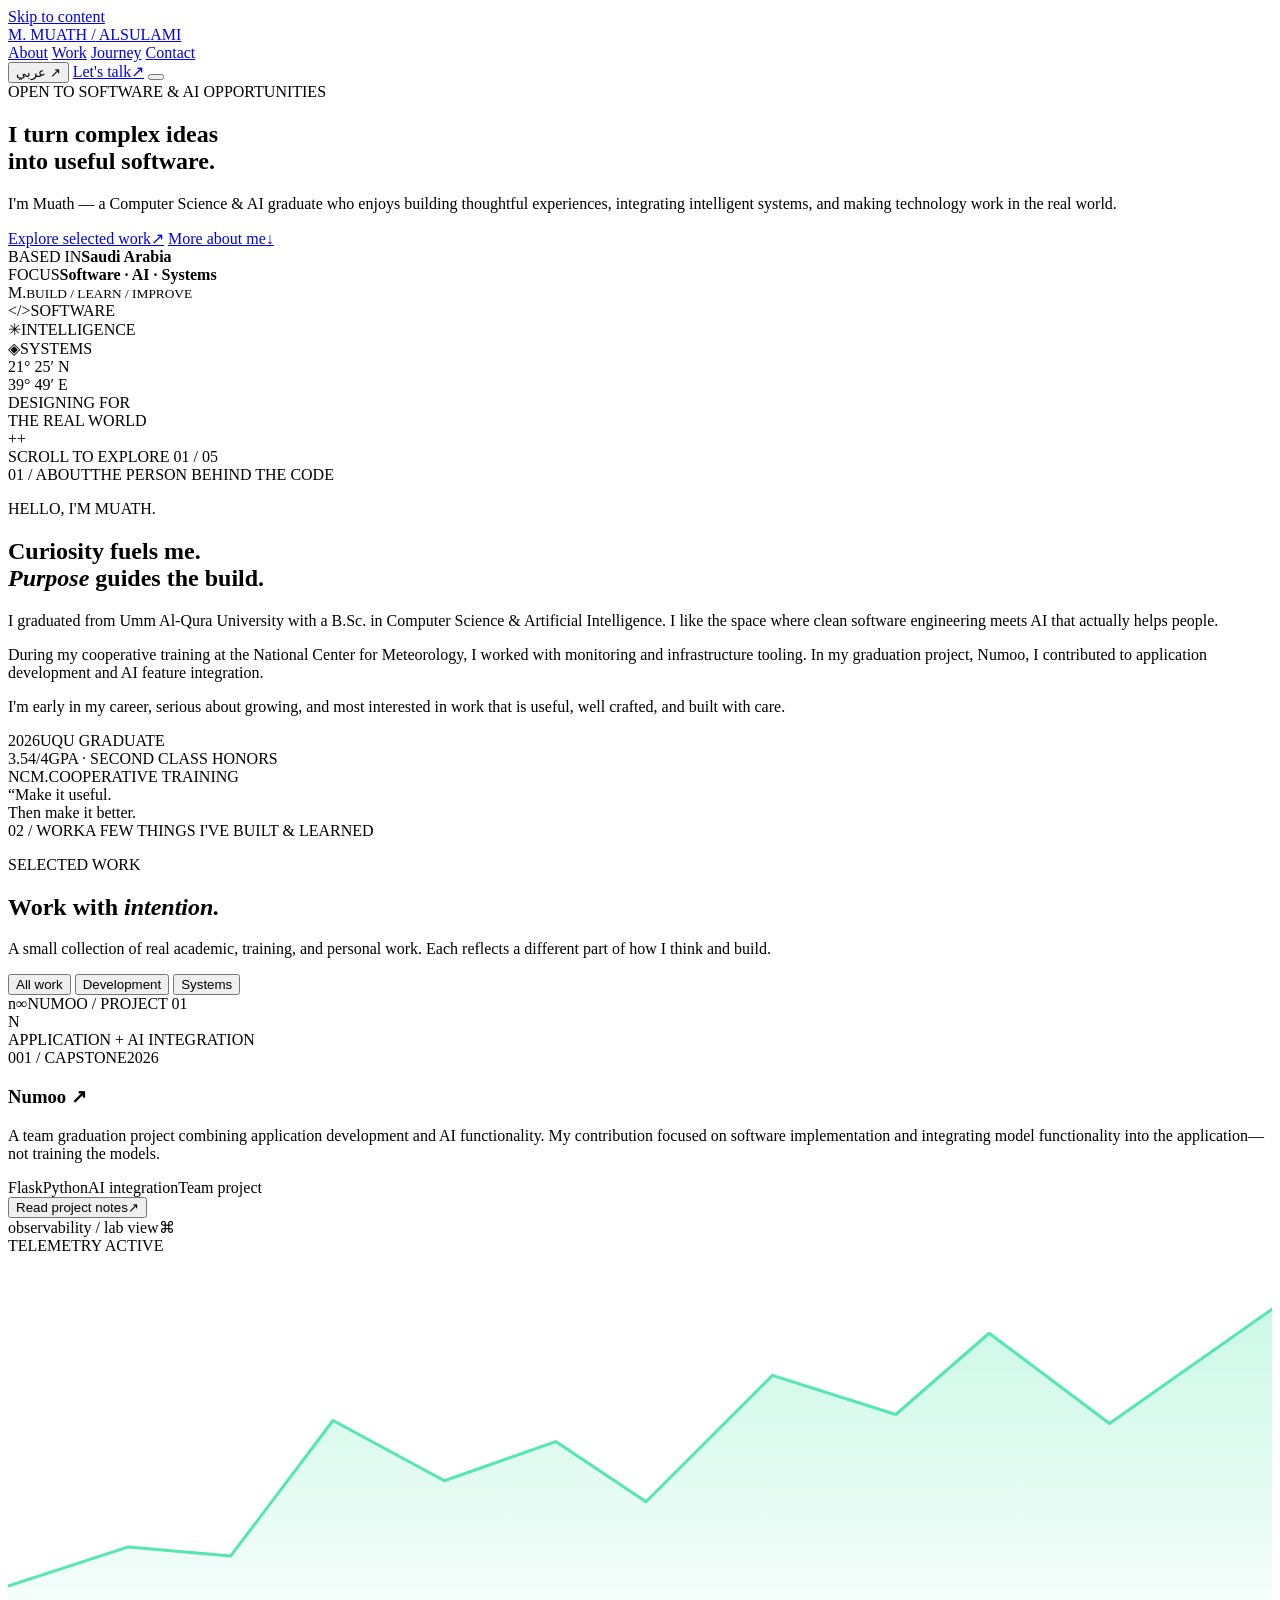
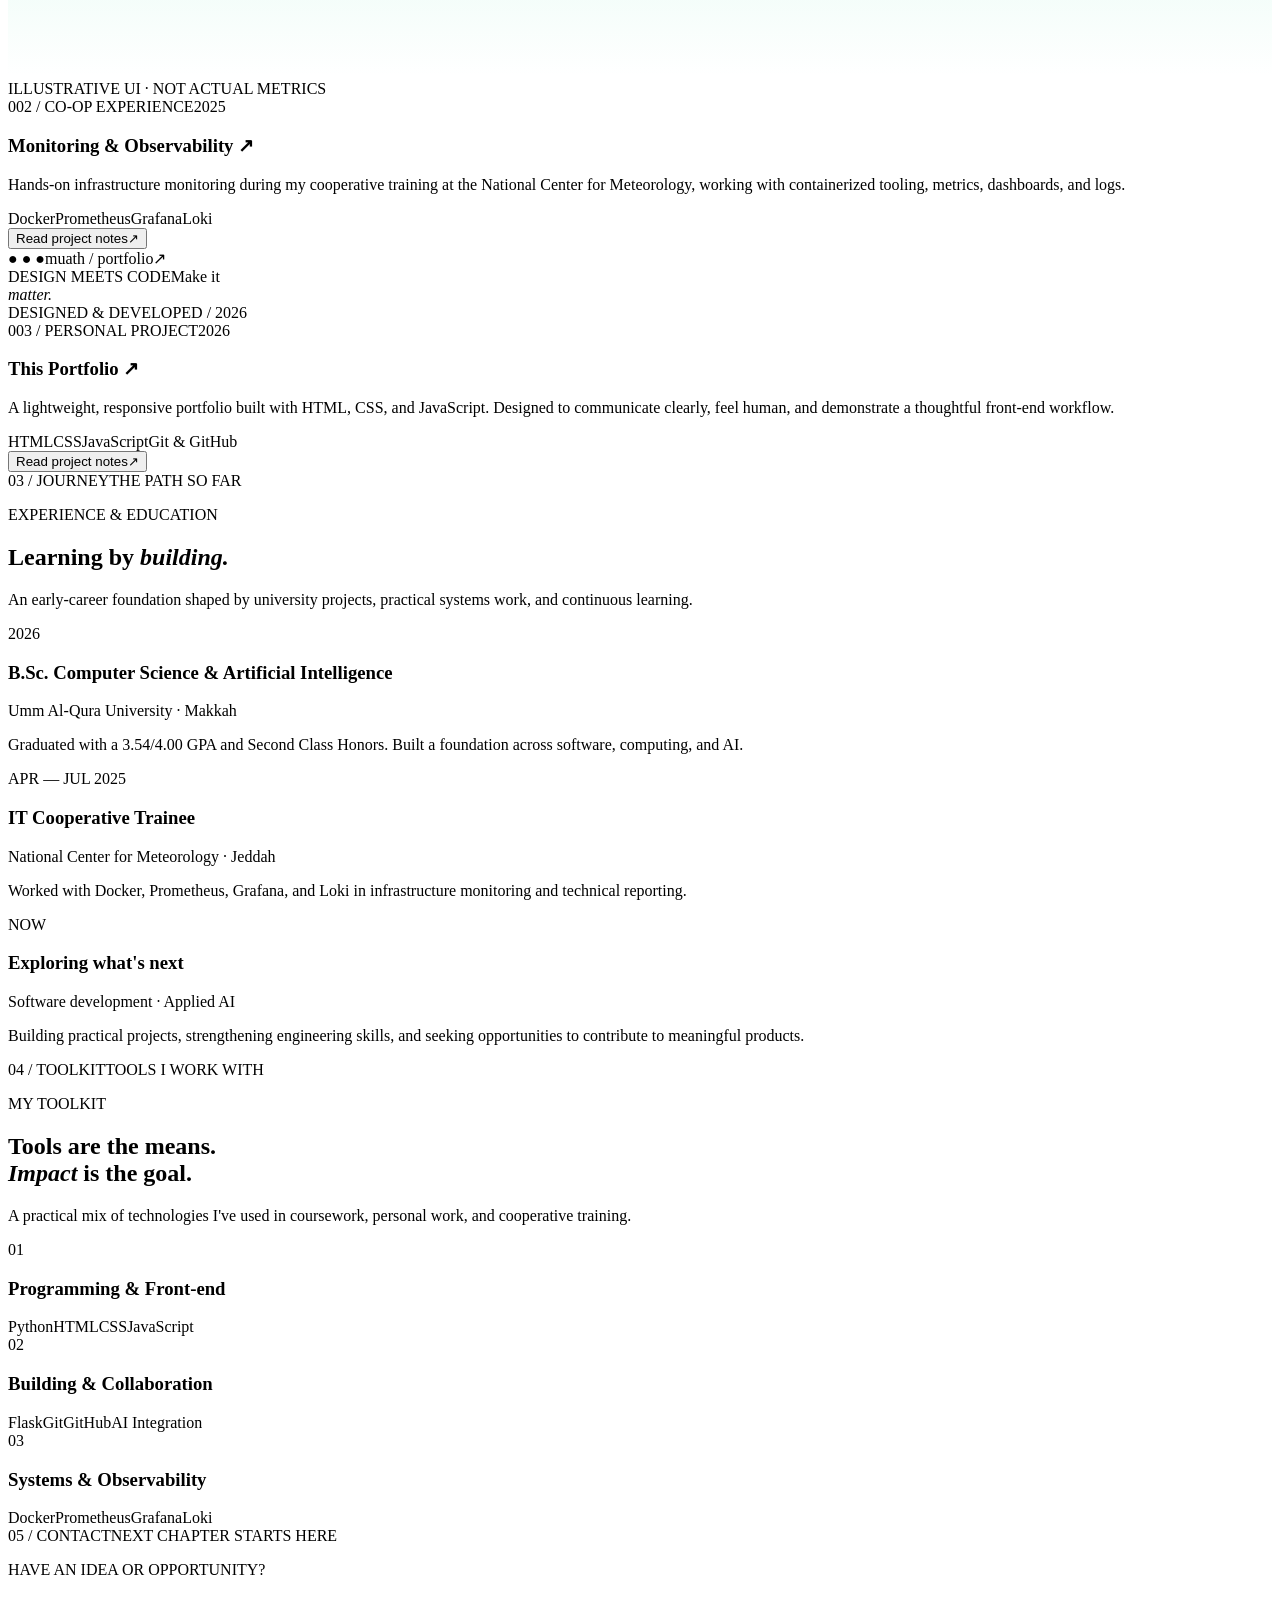
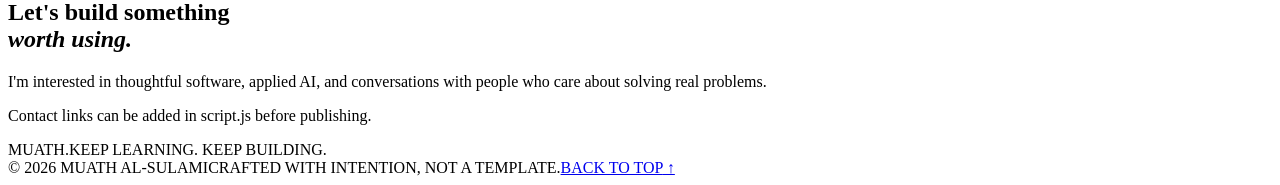
==== index.html @ d97b264c "Added  portfolio" ====
<!doctype html>
<html lang="en" dir="ltr">
<head>
  <meta charset="UTF-8">
  <meta name="viewport" content="width=device-width, initial-scale=1">
  <meta name="theme-color" content="#080e14">
  <meta name="description" content="Muath Al-Sulami — Computer Science and Artificial Intelligence graduate building practical software and intelligent experiences.">
  <title>Muath Al-Sulami — Software & AI Portfolio</title>
  <link rel="preconnect" href="https://fonts.googleapis.com">
  <link rel="preconnect" href="https://fonts.gstatic.com" crossorigin>
  <link href="https://fonts.googleapis.com/css2?family=DM+Sans:wght@400;500;600;700&family=IBM+Plex+Mono:wght@400;500;600&family=Manrope:wght@400;500;600;700;800&family=Tajawal:wght@400;500;700;800&display=swap" rel="stylesheet">
  <link rel="stylesheet" href="style.css">
  <script src="script.js" defer></script>
</head>
<body>
  <a class="skip-link" href="#main">Skip to content</a>
  <div class="reading-progress" aria-hidden="true"></div>
  <div class="noise" aria-hidden="true"></div>

  <header class="site-header" id="top">
    <div class="container nav-shell">
      <a href="#home" class="brand" aria-label="Muath — back to home">
        <span class="brand-symbol">M<span class="brand-spark">.</span></span>
        <span class="brand-caption">MUATH <span>/</span> ALSULAMI</span>
      </a>

      <nav class="site-nav" id="site-nav" aria-label="Main navigation">
        <a href="#about" data-i18n="navAbout">About</a>
        <a href="#work" data-i18n="navWork">Work</a>
        <a href="#journey" data-i18n="navJourney">Journey</a>
        <a href="#contact" data-i18n="navContact">Contact</a>
      </nav>

      <div class="header-actions">
        <button class="lang-switch" id="lang-switch" type="button" aria-label="Switch language to Arabic">عربي <span aria-hidden="true">↗</span></button>
        <a class="nav-cta" href="#contact"><span data-i18n="navCta">Let's talk</span><span aria-hidden="true">↗</span></a>
        <button class="menu-button" id="menu-button" type="button" aria-controls="site-nav" aria-expanded="false" aria-label="Open menu">
          <span></span><span></span>
        </button>
      </div>
    </div>
  </header>

  <main id="main">
    <section class="hero section-anchor" id="home">
      <div class="hero-grid" aria-hidden="true"></div>
      <div class="hero-aura hero-aura--one" aria-hidden="true"></div>
      <div class="hero-aura hero-aura--two" aria-hidden="true"></div>
      <div class="container hero-content">
        <div class="hero-copy">
          <div class="eyebrow hero-eyebrow reveal"><span class="alive-dot"></span><span data-i18n="heroBadge">OPEN TO SOFTWARE & AI OPPORTUNITIES</span></div>
          <h1 class="hero-title reveal" data-reveal-delay="1"><span data-i18n="heroLine1">I turn complex ideas</span><br><span class="outline-word" data-i18n="heroLine2">into useful</span> <span class="accent-word" data-i18n="heroLine3">software<span class="period">.</span></span></h1>
          <p class="hero-lead reveal" data-reveal-delay="2" data-i18n="heroLead">I'm Muath — a Computer Science & AI graduate who enjoys building thoughtful experiences, integrating intelligent systems, and making technology work in the real world.</p>
          <div class="hero-buttons reveal" data-reveal-delay="3">
            <a href="#work" class="button button-primary"><span data-i18n="heroPrimary">Explore selected work</span><span class="button-arrow" aria-hidden="true">↗</span></a>
            <a href="#about" class="button button-quiet"><span data-i18n="heroSecondary">More about me</span><span aria-hidden="true">↓</span></a>
          </div>
          <div class="hero-meta reveal" data-reveal-delay="4">
            <div><span class="meta-label" data-i18n="metaBased">BASED IN</span><strong data-i18n="metaBasedValue">Saudi Arabia</strong></div>
            <span class="meta-divider" aria-hidden="true"></span>
            <div><span class="meta-label" data-i18n="metaFocus">FOCUS</span><strong data-i18n="metaFocusValue">Software · AI · Systems</strong></div>
          </div>
        </div>

        <div class="hero-art reveal" data-reveal-delay="2" aria-label="Abstract engineering illustration with interconnected nodes, representing software, artificial intelligence and systems">
          <div class="art-glow"></div>
          <div class="orbit orbit-outer"></div>
          <div class="orbit orbit-middle"></div>
          <div class="orbit orbit-inner"></div>
          <div class="orbit-dashes"></div>
          <div class="orbital-track"><span class="orbit-particle"></span></div>
          <div class="art-center"><div class="art-center-ring"><span class="art-monogram">M<span>.</span></span><small>BUILD / LEARN / IMPROVE</small></div></div>
          <div class="signal signal-one"><span class="signal-icon">&lt;/&gt;</span><span>SOFTWARE</span></div>
          <div class="signal signal-two"><span class="signal-icon">✳</span><span>INTELLIGENCE</span></div>
          <div class="signal signal-three"><span class="signal-icon">◈</span><span>SYSTEMS</span></div>
          <div class="coordinates coordinates-one">21° 25′ N<br>39° 49′ E</div>
          <div class="coordinates coordinates-two">DESIGNING FOR<br>THE REAL WORLD</div>
          <span class="art-cross art-cross-one">+</span><span class="art-cross art-cross-two">+</span>
        </div>
      </div>
      <div class="container hero-bottom reveal">
        <span><span class="small-line"></span><span data-i18n="scrollToExplore">SCROLL TO EXPLORE</span></span>
        <span class="hero-scroll-num">01 / 05</span>
      </div>
    </section>

    <section class="about section section-anchor" id="about">
      <div class="container">
        <div class="section-top reveal"><span class="section-index">01 <span class="index-sep">/</span> ABOUT</span><span class="section-rule"></span><span class="section-side" data-i18n="aboutSide">THE PERSON BEHIND THE CODE</span></div>
        <div class="about-layout">
          <div class="about-heading reveal">
            <p class="section-kicker" data-i18n="aboutKicker">HELLO, I'M MUATH.</p>
            <h2 class="big-statement" data-i18n="aboutHeading">Curiosity fuels me.<br><em>Purpose</em> guides the build.</h2>
          </div>
          <div class="about-details reveal">
            <p class="intro-paragraph" data-i18n="aboutParagraph1">I graduated from Umm Al-Qura University with a B.Sc. in Computer Science & Artificial Intelligence. I like the space where clean software engineering meets AI that actually helps people.</p>
            <p data-i18n="aboutParagraph2">During my cooperative training at the National Center for Meteorology, I worked with monitoring and infrastructure tooling. In my graduation project, Numoo, I contributed to application development and AI feature integration.</p>
            <p data-i18n="aboutParagraph3">I'm early in my career, serious about growing, and most interested in work that is useful, well crafted, and built with care.</p>
          </div>
        </div>
        <div class="facts-grid reveal">
          <div class="fact"><span class="fact-value">2026</span><span class="fact-label" data-i18n="factGraduation">UQU GRADUATE</span></div>
          <div class="fact"><span class="fact-value">3.54<span class="fact-trail">/4</span></span><span class="fact-label" data-i18n="factGpa">GPA · SECOND CLASS HONORS</span></div>
          <div class="fact"><span class="fact-value">NCM<span class="fact-dot">.</span></span><span class="fact-label" data-i18n="factTraining">COOPERATIVE TRAINING</span></div>
          <div class="fact fact-quote"><span class="quote-mark">“</span><span data-i18n="factQuote">Make it useful.<br>Then make it better.</span></div>
        </div>
      </div>
    </section>

    <section class="work section section-anchor" id="work">
      <div class="container">
        <div class="section-top reveal"><span class="section-index">02 <span class="index-sep">/</span> WORK</span><span class="section-rule"></span><span class="section-side" data-i18n="workSide">A FEW THINGS I'VE BUILT & LEARNED</span></div>
        <div class="work-head reveal">
          <div><p class="section-kicker" data-i18n="workKicker">SELECTED WORK</p><h2 class="section-display" data-i18n="workHeading">Work with <em>intention.</em></h2></div>
          <p data-i18n="workIntro">A small collection of real academic, training, and personal work. Each reflects a different part of how I think and build.</p>
        </div>

        <div class="filters reveal" role="group" aria-label="Filter projects">
          <button type="button" class="filter is-active" data-filter="all" aria-pressed="true" data-i18n="filterAll">All work</button>
          <button type="button" class="filter" data-filter="development" aria-pressed="false" data-i18n="filterDev">Development</button>
          <button type="button" class="filter" data-filter="systems" aria-pressed="false" data-i18n="filterSystems">Systems</button>
        </div>

        <div class="projects">
          <article class="project-card project-card--numoo reveal" data-category="development" data-project="numoo">
            <div class="project-visual visual-numoo" aria-hidden="true">
              <div class="visual-topline"><span class="fake-logo">n<span>∞</span></span><span>NUMOO / PROJECT 01</span></div>
              <div class="numoo-compose"><div class="numoo-ribbon ribbon-one"></div><div class="numoo-ribbon ribbon-two"></div><div class="numoo-ribbon ribbon-three"></div><div class="numoo-core">N</div></div>
              <span class="visual-footnote">APPLICATION + AI INTEGRATION</span>
            </div>
            <div class="project-info"><div class="project-top"><span class="project-number">001 / CAPSTONE</span><span class="project-year">2026</span></div><h3>Numoo <span class="project-arrow" aria-hidden="true">↗</span></h3><p data-i18n="numooDescription">A team graduation project combining application development and AI functionality. My contribution focused on software implementation and integrating model functionality into the application—not training the models.</p><div class="tags"><span>Flask</span><span>Python</span><span>AI integration</span><span>Team project</span></div><button class="project-details" type="button" data-open-project="numoo"><span data-i18n="viewDetails">Read project notes</span><span aria-hidden="true">↗</span></button></div>
          </article>

          <article class="project-card project-card--observability reveal" data-category="systems" data-project="monitoring">
            <div class="project-visual visual-monitoring" aria-hidden="true">
              <div class="terminal-top"><span class="terminal-dots"><i></i><i></i><i></i></span><span>observability / lab view</span><span>⌘</span></div>
              <div class="dashboard-art"><div class="dashboard-side"><span></span><span></span><span></span><span></span></div><div class="dashboard-main"><div class="dashboard-title"><span>TELEMETRY</span><span class="tiny-live"><i></i> ACTIVE</span></div><div class="linegraph"><svg viewBox="0 0 420 140" preserveAspectRatio="none" role="presentation"><defs><linearGradient id="plotFill" x1="0" x2="0" y1="0" y2="1"><stop offset="0" stop-color="#54e7b0" stop-opacity=".30"/><stop offset="1" stop-color="#54e7b0" stop-opacity="0"/></linearGradient></defs><path d="M0 110 L40 97 L74 100 L108 55 L145 75 L182 62 L212 82 L254 40 L295 53 L326 26 L366 56 L420 18 L420 140 L0 140 Z" fill="url(#plotFill)"/><path d="M0 110 L40 97 L74 100 L108 55 L145 75 L182 62 L212 82 L254 40 L295 53 L326 26 L366 56 L420 18" stroke="#54e7b0" stroke-width="3" vector-effect="non-scaling-stroke" fill="none" stroke-linecap="round" stroke-linejoin="round"/></svg></div><div class="dashboard-bottom"><span><i></i></span><span><i></i></span><span><i></i></span></div></div></div>
              <span class="illustration-note" data-i18n="monitorVisualNote">ILLUSTRATIVE UI · NOT ACTUAL METRICS</span>
            </div>
            <div class="project-info"><div class="project-top"><span class="project-number">002 / CO-OP EXPERIENCE</span><span class="project-year">2025</span></div><h3 data-i18n="monitorTitle">Monitoring & Observability <span class="project-arrow" aria-hidden="true">↗</span></h3><p data-i18n="monitorDescription">Hands-on infrastructure monitoring during my cooperative training at the National Center for Meteorology, working with containerized tooling, metrics, dashboards, and logs.</p><div class="tags"><span>Docker</span><span>Prometheus</span><span>Grafana</span><span>Loki</span></div><button class="project-details" type="button" data-open-project="monitoring"><span data-i18n="viewDetails">Read project notes</span><span aria-hidden="true">↗</span></button></div>
          </article>

          <article class="project-card project-card--portfolio reveal" data-category="development" data-project="portfolio">
            <div class="project-visual visual-portfolio" aria-hidden="true">
              <div class="browser-mini"><div class="browser-mini-bar"><span>● ● ●</span><span>muath / portfolio</span><span>↗</span></div><div class="browser-mini-content"><span class="browser-mini-kicker">DESIGN MEETS CODE</span><span class="browser-mini-headline">Make it<br><em>matter.</em></span><span class="browser-mini-rule"></span><div class="browser-mini-cards"><span></span><span></span><span></span></div></div></div>
              <span class="portfolio-label">DESIGNED & DEVELOPED / 2026</span>
            </div>
            <div class="project-info"><div class="project-top"><span class="project-number">003 / PERSONAL PROJECT</span><span class="project-year">2026</span></div><h3 data-i18n="portfolioTitle">This Portfolio <span class="project-arrow" aria-hidden="true">↗</span></h3><p data-i18n="portfolioDescription">A lightweight, responsive portfolio built with HTML, CSS, and JavaScript. Designed to communicate clearly, feel human, and demonstrate a thoughtful front-end workflow.</p><div class="tags"><span>HTML</span><span>CSS</span><span>JavaScript</span><span>Git & GitHub</span></div><button class="project-details" type="button" data-open-project="portfolio"><span data-i18n="viewDetails">Read project notes</span><span aria-hidden="true">↗</span></button></div>
          </article>
        </div>
      </div>
    </section>

    <section class="journey section section-anchor" id="journey">
      <div class="container">
        <div class="section-top reveal"><span class="section-index">03 <span class="index-sep">/</span> JOURNEY</span><span class="section-rule"></span><span class="section-side" data-i18n="journeySide">THE PATH SO FAR</span></div>
        <div class="journey-grid"><div class="journey-intro reveal"><p class="section-kicker" data-i18n="journeyKicker">EXPERIENCE & EDUCATION</p><h2 class="section-display" data-i18n="journeyHeading">Learning by <em>building.</em></h2><p data-i18n="journeyIntro">An early-career foundation shaped by university projects, practical systems work, and continuous learning.</p></div><div class="timeline reveal">
          <div class="timeline-item"><div class="timeline-marker"></div><div class="timeline-date">2026</div><h3 data-i18n="educationTitle">B.Sc. Computer Science & Artificial Intelligence</h3><p class="timeline-place" data-i18n="educationPlace">Umm Al-Qura University · Makkah</p><p data-i18n="educationDescription">Graduated with a 3.54/4.00 GPA and Second Class Honors. Built a foundation across software, computing, and AI.</p></div>
          <div class="timeline-item"><div class="timeline-marker"></div><div class="timeline-date">APR — JUL 2025</div><h3 data-i18n="trainingTitle">IT Cooperative Trainee</h3><p class="timeline-place" data-i18n="trainingPlace">National Center for Meteorology · Jeddah</p><p data-i18n="trainingDescription">Worked with Docker, Prometheus, Grafana, and Loki in infrastructure monitoring and technical reporting.</p></div>
          <div class="timeline-item"><div class="timeline-marker"></div><div class="timeline-date" data-i18n="journeyNow">NOW</div><h3 data-i18n="nowTitle">Exploring what's next</h3><p class="timeline-place" data-i18n="nowPlace">Software development · Applied AI</p><p data-i18n="nowDescription">Building practical projects, strengthening engineering skills, and seeking opportunities to contribute to meaningful products.</p></div>
        </div></div>
      </div>
    </section>

    <section class="capabilities section section-anchor" id="capabilities">
      <div class="container">
        <div class="section-top reveal"><span class="section-index">04 <span class="index-sep">/</span> TOOLKIT</span><span class="section-rule"></span><span class="section-side" data-i18n="skillsSide">TOOLS I WORK WITH</span></div>
        <div class="capabilities-grid"><div class="reveal"><p class="section-kicker" data-i18n="skillsKicker">MY TOOLKIT</p><h2 class="section-display" data-i18n="skillsHeading">Tools are the means.<br><em>Impact</em> is the goal.</h2><p class="capabilities-note" data-i18n="skillsNote">A practical mix of technologies I've used in coursework, personal work, and cooperative training.</p></div><div class="skill-groups reveal">
          <div class="skill-group"><div class="skill-group-title"><span class="skill-group-index">01</span><h3 data-i18n="skillProgramming">Programming & Front-end</h3></div><div class="skill-pills"><span>Python</span><span>HTML</span><span>CSS</span><span>JavaScript</span></div></div>
          <div class="skill-group"><div class="skill-group-title"><span class="skill-group-index">02</span><h3 data-i18n="skillBuild">Building & Collaboration</h3></div><div class="skill-pills"><span>Flask</span><span>Git</span><span>GitHub</span><span>AI Integration</span></div></div>
          <div class="skill-group"><div class="skill-group-title"><span class="skill-group-index">03</span><h3 data-i18n="skillSystems">Systems & Observability</h3></div><div class="skill-pills"><span>Docker</span><span>Prometheus</span><span>Grafana</span><span>Loki</span></div></div>
        </div></div>
      </div>
    </section>

    <section class="contact section-anchor" id="contact">
      <div class="container contact-wrap">
        <div class="contact-pattern" aria-hidden="true"></div>
        <div class="section-top contact-top reveal"><span class="section-index">05 <span class="index-sep">/</span> CONTACT</span><span class="section-rule"></span><span class="section-side" data-i18n="contactSide">NEXT CHAPTER STARTS HERE</span></div>
        <div class="contact-content reveal"><p class="section-kicker" data-i18n="contactKicker">HAVE AN IDEA OR OPPORTUNITY?</p><h2 data-i18n="contactHeading">Let's build something<br><em>worth using.</em></h2><p data-i18n="contactText">I'm interested in thoughtful software, applied AI, and conversations with people who care about solving real problems.</p><div class="contact-actions" id="contact-actions" aria-label="Contact methods"></div><p class="contact-empty" id="contact-empty" data-i18n="contactEmpty">Contact links can be added in script.js before publishing.</p></div>
        <div class="contact-footer reveal"><span class="contact-signature">MUATH<span>.</span></span><span data-i18n="contactSignature">KEEP LEARNING. KEEP BUILDING.</span></div>
      </div>
    </section>
  </main>

  <footer class="site-footer"><div class="container footer-inner"><span>© <span id="year">2026</span> MUATH AL-SULAMI</span><span data-i18n="footerCrafted">CRAFTED WITH INTENTION, NOT A TEMPLATE.</span><a href="#home" aria-label="Back to top"><span data-i18n="backTop">BACK TO TOP</span> ↑</a></div></footer>

  <dialog id="project-dialog" class="project-dialog" aria-labelledby="dialog-title"><div class="dialog-inner"><div class="dialog-top"><span class="dialog-kicker" data-i18n="dialogKicker">PROJECT NOTES</span><button type="button" class="dialog-close" id="dialog-close" aria-label="Close project details">×</button></div><h2 id="dialog-title"></h2><p id="dialog-description"></p><h3 data-i18n="dialogContribution">My contribution / context</h3><p id="dialog-contribution"></p><h3 data-i18n="dialogLearning">What it taught me</h3><p id="dialog-learning"></p><button type="button" class="dialog-done" id="dialog-done" data-i18n="dialogDone">Close notes</button></div></dialog>
</body>
</html>
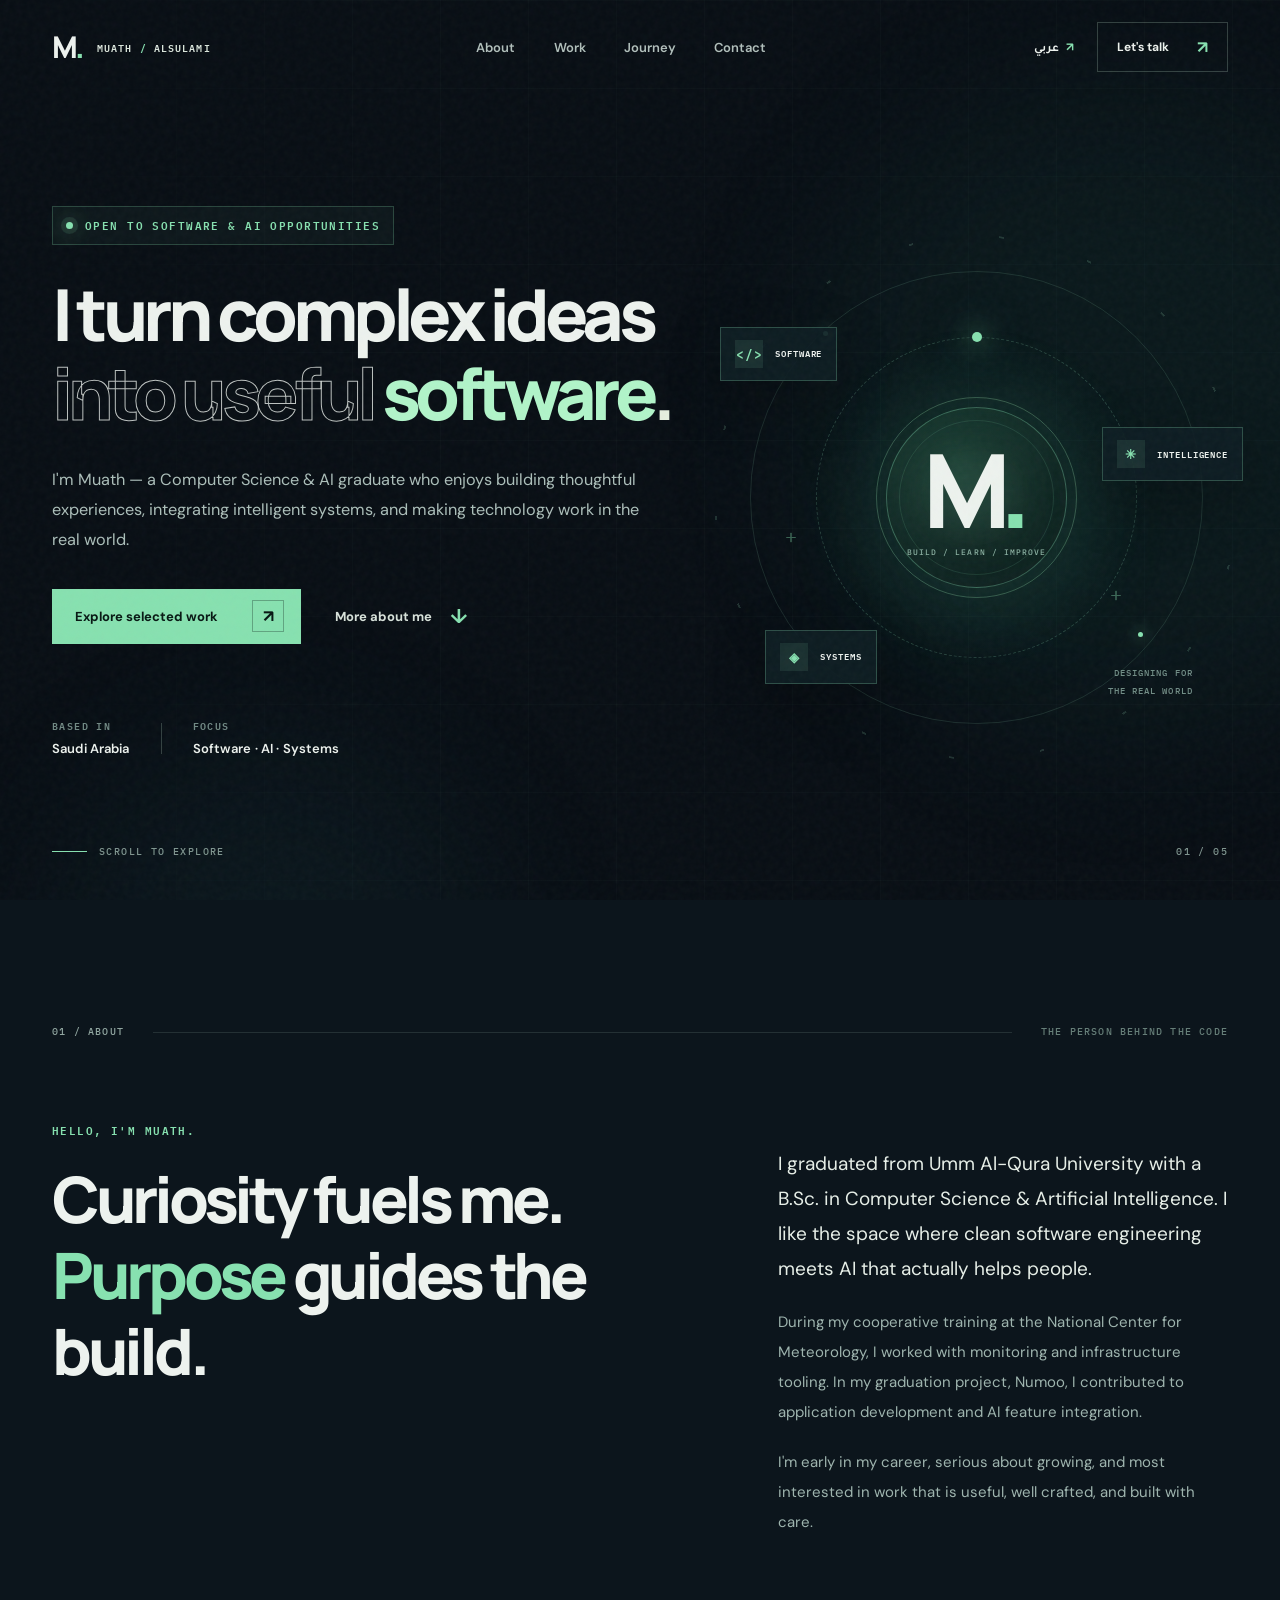
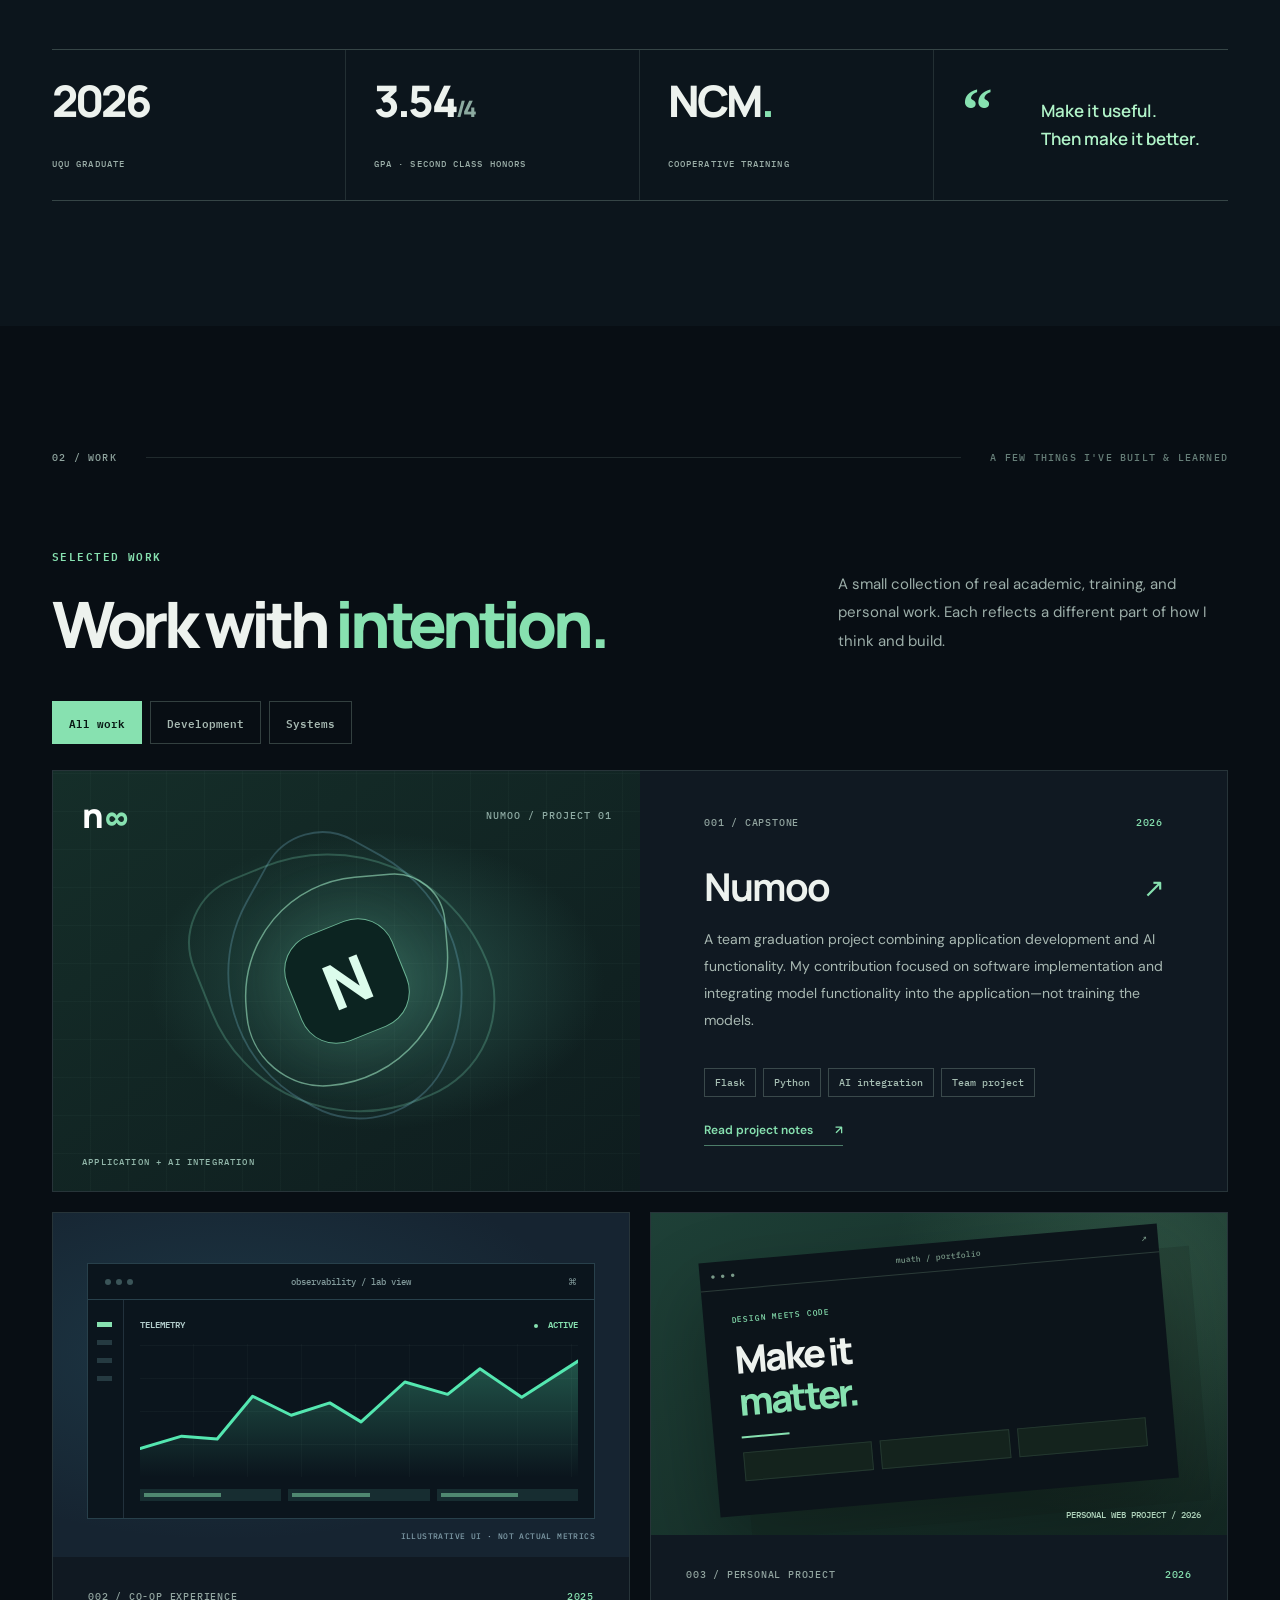
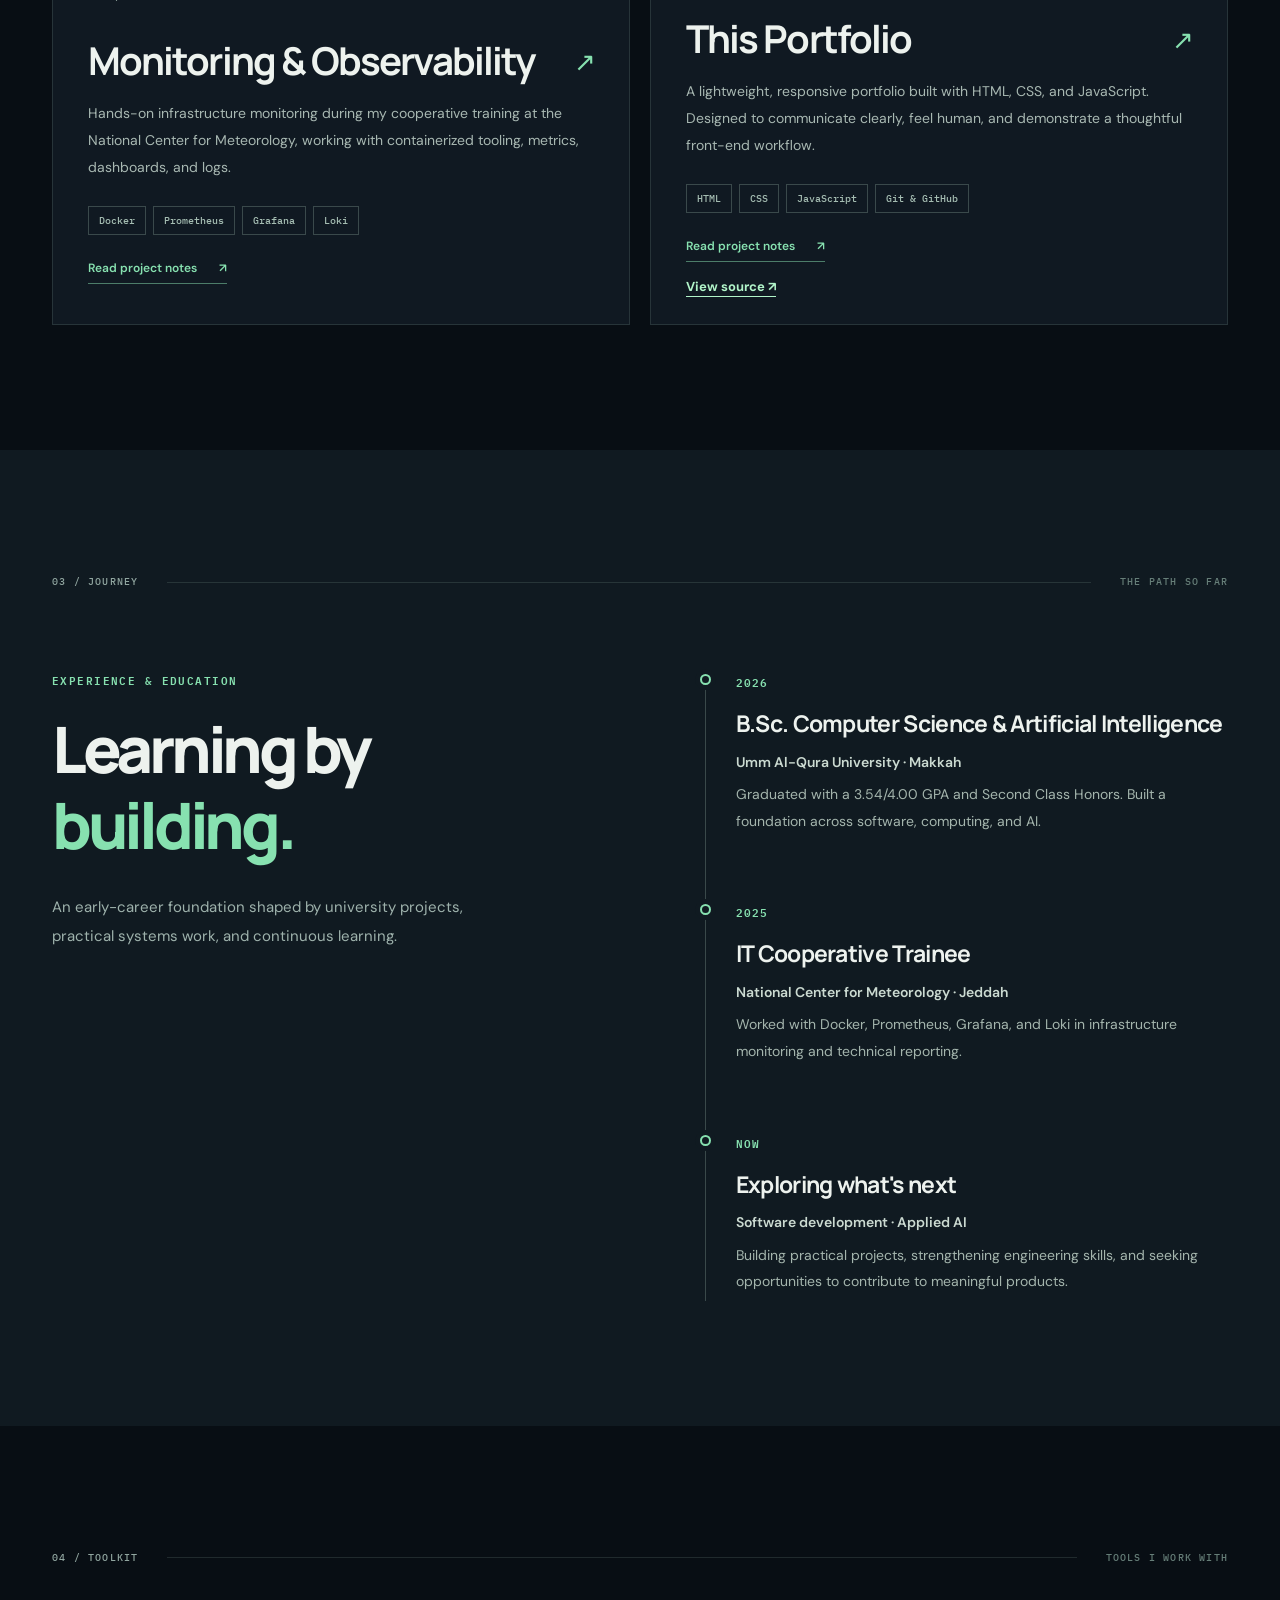
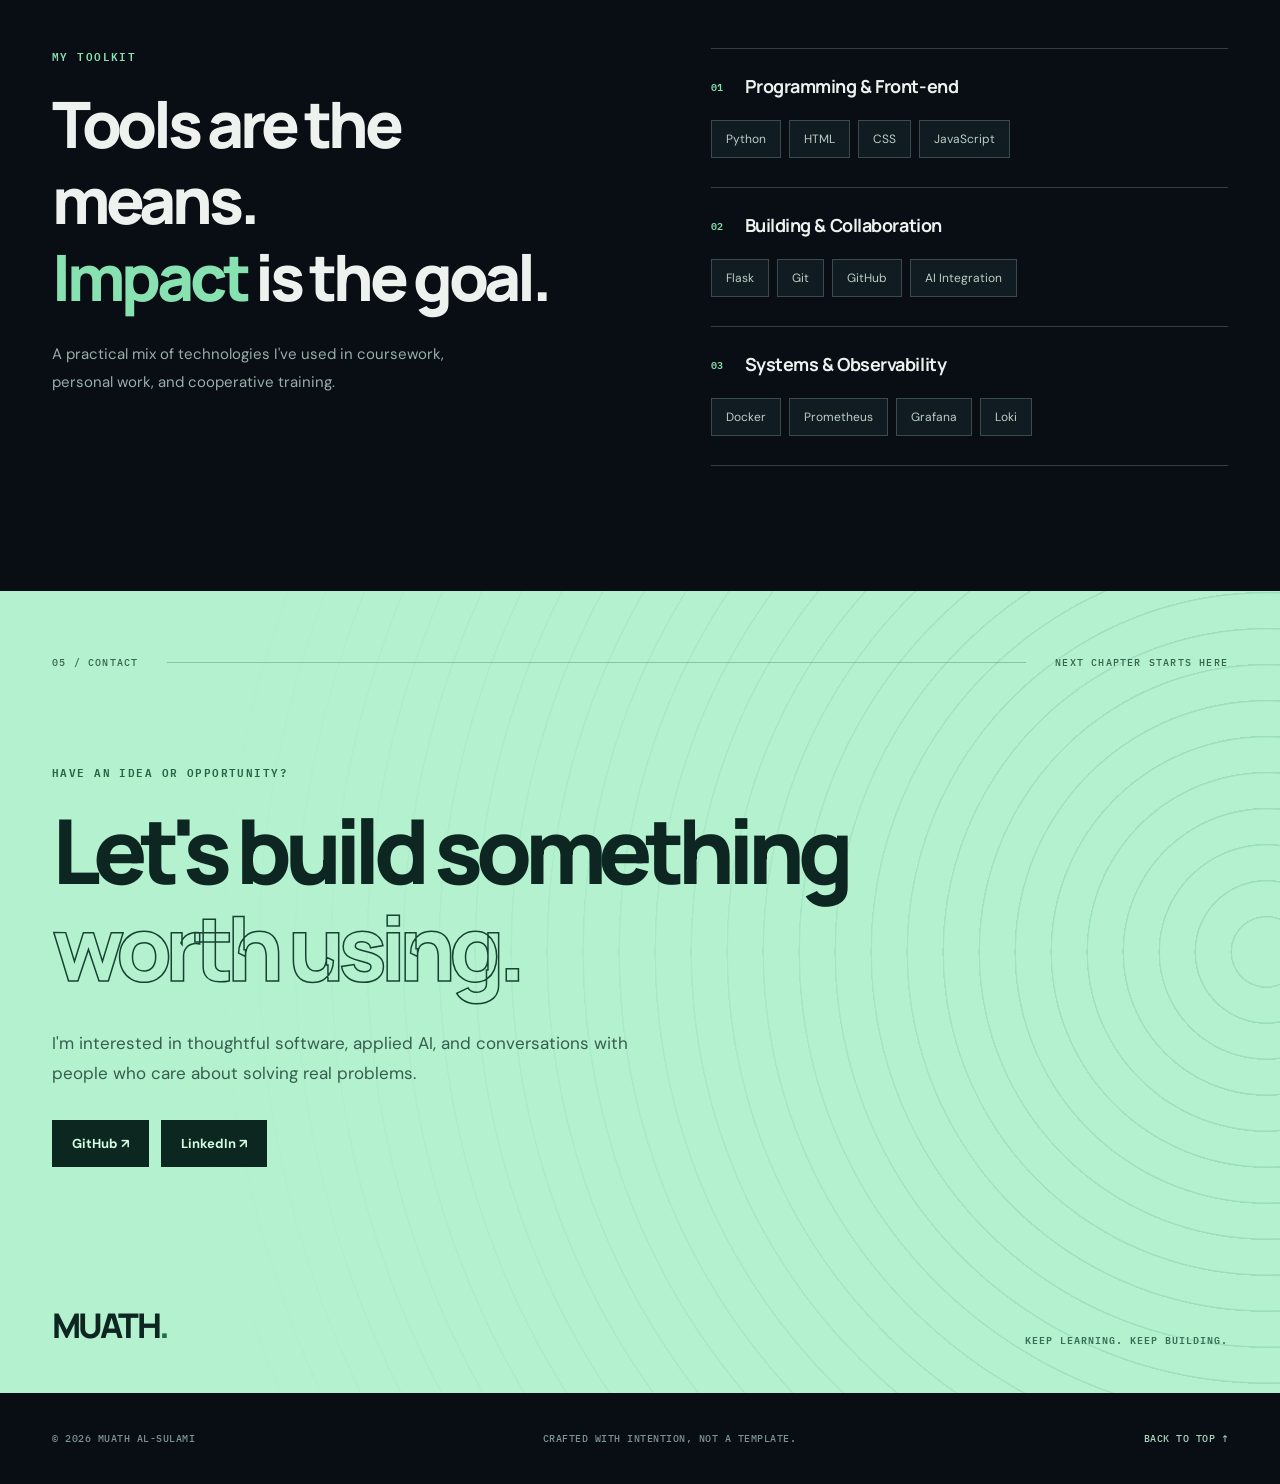
==== commit 37022db7: "Improve portfolio accessibility and project presentation" ====
--- a/index.html
+++ b/index.html
@@ -3,6 +3,15 @@
 <head>
   <meta charset="UTF-8">
   <meta name="viewport" content="width=device-width, initial-scale=1">
+  <link rel="icon" href="assets/favicon.svg" type="image/svg+xml">
+  <meta name="color-scheme" content="dark">
+  <meta property="og:type" content="website">
+  <meta property="og:title" content="Muath Alsulami | Software & AI Portfolio">
+  <meta property="og:description" content="Software development, AI integration, and observability — selected work by Muath Alsulami.">
+  <meta property="og:url" content="https://muathmalsulami.github.io/learn-git-with-pathy/">
+  <meta property="og:image" content="https://muathmalsulami.github.io/learn-git-with-pathy/assets/social-card.png">
+  <meta name="twitter:card" content="summary_large_image">
+  <link rel="canonical" href="https://muathmalsulami.github.io/learn-git-with-pathy/">
   <meta name="theme-color" content="#080e14">
   <meta name="description" content="Muath Al-Sulami — Computer Science and Artificial Intelligence graduate building practical software and intelligent experiences.">
   <title>Muath Al-Sulami — Software & AI Portfolio</title>
@@ -62,7 +71,7 @@
           </div>
         </div>
 
-        <div class="hero-art reveal" data-reveal-delay="2" aria-label="Abstract engineering illustration with interconnected nodes, representing software, artificial intelligence and systems">
+        <div class="hero-art reveal" data-reveal-delay="2" aria-hidden="true">
           <div class="art-glow"></div>
           <div class="orbit orbit-outer"></div>
           <div class="orbit orbit-middle"></div>
@@ -73,7 +82,7 @@
           <div class="signal signal-one"><span class="signal-icon">&lt;/&gt;</span><span>SOFTWARE</span></div>
           <div class="signal signal-two"><span class="signal-icon">✳</span><span>INTELLIGENCE</span></div>
           <div class="signal signal-three"><span class="signal-icon">◈</span><span>SYSTEMS</span></div>
-          <div class="coordinates coordinates-one">21° 25′ N<br>39° 49′ E</div>
+
           <div class="coordinates coordinates-two">DESIGNING FOR<br>THE REAL WORLD</div>
           <span class="art-cross art-cross-one">+</span><span class="art-cross art-cross-two">+</span>
         </div>
@@ -86,7 +95,7 @@
 
     <section class="about section section-anchor" id="about">
       <div class="container">
-        <div class="section-top reveal"><span class="section-index">01 <span class="index-sep">/</span> ABOUT</span><span class="section-rule"></span><span class="section-side" data-i18n="aboutSide">THE PERSON BEHIND THE CODE</span></div>
+        <div class="section-top reveal"><span class="section-index" data-i18n="indexAbout">01 / ABOUT</span><span class="section-rule"></span><span class="section-side" data-i18n="aboutSide">THE PERSON BEHIND THE CODE</span></div>
         <div class="about-layout">
           <div class="about-heading reveal">
             <p class="section-kicker" data-i18n="aboutKicker">HELLO, I'M MUATH.</p>
@@ -109,7 +118,7 @@
 
     <section class="work section section-anchor" id="work">
       <div class="container">
-        <div class="section-top reveal"><span class="section-index">02 <span class="index-sep">/</span> WORK</span><span class="section-rule"></span><span class="section-side" data-i18n="workSide">A FEW THINGS I'VE BUILT & LEARNED</span></div>
+        <div class="section-top reveal"><span class="section-index" data-i18n="indexWork">02 / WORK</span><span class="section-rule"></span><span class="section-side" data-i18n="workSide">A FEW THINGS I'VE BUILT & LEARNED</span></div>
         <div class="work-head reveal">
           <div><p class="section-kicker" data-i18n="workKicker">SELECTED WORK</p><h2 class="section-display" data-i18n="workHeading">Work with <em>intention.</em></h2></div>
           <p data-i18n="workIntro">A small collection of real academic, training, and personal work. Each reflects a different part of how I think and build.</p>
@@ -128,7 +137,7 @@
               <div class="numoo-compose"><div class="numoo-ribbon ribbon-one"></div><div class="numoo-ribbon ribbon-two"></div><div class="numoo-ribbon ribbon-three"></div><div class="numoo-core">N</div></div>
               <span class="visual-footnote">APPLICATION + AI INTEGRATION</span>
             </div>
-            <div class="project-info"><div class="project-top"><span class="project-number">001 / CAPSTONE</span><span class="project-year">2026</span></div><h3>Numoo <span class="project-arrow" aria-hidden="true">↗</span></h3><p data-i18n="numooDescription">A team graduation project combining application development and AI functionality. My contribution focused on software implementation and integrating model functionality into the application—not training the models.</p><div class="tags"><span>Flask</span><span>Python</span><span>AI integration</span><span>Team project</span></div><button class="project-details" type="button" data-open-project="numoo"><span data-i18n="viewDetails">Read project notes</span><span aria-hidden="true">↗</span></button></div>
+            <div class="project-info"><div class="project-top"><span class="project-number" data-i18n="projectCapstone">001 / CAPSTONE</span><span class="project-year">2026</span></div><h3>Numoo <span class="project-arrow" aria-hidden="true">↗</span></h3><p data-i18n="numooDescription">A team graduation project combining application development and AI functionality. My contribution focused on software implementation and integrating model functionality into the application—not training the models.</p><div class="tags"><span>Flask</span><span>Python</span><span>AI integration</span><span>Team project</span></div><button class="project-details" type="button" data-open-project="numoo"><span data-i18n="viewDetails">Read project notes</span><span aria-hidden="true">↗</span></button></div>
           </article>
 
           <article class="project-card project-card--observability reveal" data-category="systems" data-project="monitoring">
@@ -137,15 +146,15 @@
               <div class="dashboard-art"><div class="dashboard-side"><span></span><span></span><span></span><span></span></div><div class="dashboard-main"><div class="dashboard-title"><span>TELEMETRY</span><span class="tiny-live"><i></i> ACTIVE</span></div><div class="linegraph"><svg viewBox="0 0 420 140" preserveAspectRatio="none" role="presentation"><defs><linearGradient id="plotFill" x1="0" x2="0" y1="0" y2="1"><stop offset="0" stop-color="#54e7b0" stop-opacity=".30"/><stop offset="1" stop-color="#54e7b0" stop-opacity="0"/></linearGradient></defs><path d="M0 110 L40 97 L74 100 L108 55 L145 75 L182 62 L212 82 L254 40 L295 53 L326 26 L366 56 L420 18 L420 140 L0 140 Z" fill="url(#plotFill)"/><path d="M0 110 L40 97 L74 100 L108 55 L145 75 L182 62 L212 82 L254 40 L295 53 L326 26 L366 56 L420 18" stroke="#54e7b0" stroke-width="3" vector-effect="non-scaling-stroke" fill="none" stroke-linecap="round" stroke-linejoin="round"/></svg></div><div class="dashboard-bottom"><span><i></i></span><span><i></i></span><span><i></i></span></div></div></div>
               <span class="illustration-note" data-i18n="monitorVisualNote">ILLUSTRATIVE UI · NOT ACTUAL METRICS</span>
             </div>
-            <div class="project-info"><div class="project-top"><span class="project-number">002 / CO-OP EXPERIENCE</span><span class="project-year">2025</span></div><h3 data-i18n="monitorTitle">Monitoring & Observability <span class="project-arrow" aria-hidden="true">↗</span></h3><p data-i18n="monitorDescription">Hands-on infrastructure monitoring during my cooperative training at the National Center for Meteorology, working with containerized tooling, metrics, dashboards, and logs.</p><div class="tags"><span>Docker</span><span>Prometheus</span><span>Grafana</span><span>Loki</span></div><button class="project-details" type="button" data-open-project="monitoring"><span data-i18n="viewDetails">Read project notes</span><span aria-hidden="true">↗</span></button></div>
+            <div class="project-info"><div class="project-top"><span class="project-number" data-i18n="projectCoop">002 / CO-OP EXPERIENCE</span><span class="project-year">2025</span></div><h3 data-i18n="monitorTitle">Monitoring & Observability <span class="project-arrow" aria-hidden="true">↗</span></h3><p data-i18n="monitorDescription">Hands-on infrastructure monitoring during my cooperative training at the National Center for Meteorology, working with containerized tooling, metrics, dashboards, and logs.</p><div class="tags"><span>Docker</span><span>Prometheus</span><span>Grafana</span><span>Loki</span></div><button class="project-details" type="button" data-open-project="monitoring"><span data-i18n="viewDetails">Read project notes</span><span aria-hidden="true">↗</span></button></div>
           </article>
 
           <article class="project-card project-card--portfolio reveal" data-category="development" data-project="portfolio">
             <div class="project-visual visual-portfolio" aria-hidden="true">
               <div class="browser-mini"><div class="browser-mini-bar"><span>● ● ●</span><span>muath / portfolio</span><span>↗</span></div><div class="browser-mini-content"><span class="browser-mini-kicker">DESIGN MEETS CODE</span><span class="browser-mini-headline">Make it<br><em>matter.</em></span><span class="browser-mini-rule"></span><div class="browser-mini-cards"><span></span><span></span><span></span></div></div></div>
-              <span class="portfolio-label">DESIGNED & DEVELOPED / 2026</span>
+              <span class="portfolio-label">PERSONAL WEB PROJECT / 2026</span>
             </div>
-            <div class="project-info"><div class="project-top"><span class="project-number">003 / PERSONAL PROJECT</span><span class="project-year">2026</span></div><h3 data-i18n="portfolioTitle">This Portfolio <span class="project-arrow" aria-hidden="true">↗</span></h3><p data-i18n="portfolioDescription">A lightweight, responsive portfolio built with HTML, CSS, and JavaScript. Designed to communicate clearly, feel human, and demonstrate a thoughtful front-end workflow.</p><div class="tags"><span>HTML</span><span>CSS</span><span>JavaScript</span><span>Git & GitHub</span></div><button class="project-details" type="button" data-open-project="portfolio"><span data-i18n="viewDetails">Read project notes</span><span aria-hidden="true">↗</span></button></div>
+            <div class="project-info"><div class="project-top"><span class="project-number" data-i18n="projectPersonal">003 / PERSONAL PROJECT</span><span class="project-year">2026</span></div><h3 data-i18n="portfolioTitle">This Portfolio <span class="project-arrow" aria-hidden="true">↗</span></h3><p data-i18n="portfolioDescription">A lightweight, responsive portfolio built with HTML, CSS, and JavaScript. Designed to communicate clearly, feel human, and demonstrate a thoughtful front-end workflow.</p><div class="tags"><span>HTML</span><span>CSS</span><span>JavaScript</span><span>Git & GitHub</span></div><button class="project-details" type="button" data-open-project="portfolio"><span data-i18n="viewDetails">Read project notes</span><span aria-hidden="true">↗</span></button><a class="project-source" href="https://github.com/muathmalsulami/learn-git-with-pathy" data-i18n="viewSource">View source ↗</a></div>
           </article>
         </div>
       </div>
@@ -153,10 +162,10 @@
 
     <section class="journey section section-anchor" id="journey">
       <div class="container">
-        <div class="section-top reveal"><span class="section-index">03 <span class="index-sep">/</span> JOURNEY</span><span class="section-rule"></span><span class="section-side" data-i18n="journeySide">THE PATH SO FAR</span></div>
+        <div class="section-top reveal"><span class="section-index" data-i18n="indexJourney">03 / JOURNEY</span><span class="section-rule"></span><span class="section-side" data-i18n="journeySide">THE PATH SO FAR</span></div>
         <div class="journey-grid"><div class="journey-intro reveal"><p class="section-kicker" data-i18n="journeyKicker">EXPERIENCE & EDUCATION</p><h2 class="section-display" data-i18n="journeyHeading">Learning by <em>building.</em></h2><p data-i18n="journeyIntro">An early-career foundation shaped by university projects, practical systems work, and continuous learning.</p></div><div class="timeline reveal">
           <div class="timeline-item"><div class="timeline-marker"></div><div class="timeline-date">2026</div><h3 data-i18n="educationTitle">B.Sc. Computer Science & Artificial Intelligence</h3><p class="timeline-place" data-i18n="educationPlace">Umm Al-Qura University · Makkah</p><p data-i18n="educationDescription">Graduated with a 3.54/4.00 GPA and Second Class Honors. Built a foundation across software, computing, and AI.</p></div>
-          <div class="timeline-item"><div class="timeline-marker"></div><div class="timeline-date">APR — JUL 2025</div><h3 data-i18n="trainingTitle">IT Cooperative Trainee</h3><p class="timeline-place" data-i18n="trainingPlace">National Center for Meteorology · Jeddah</p><p data-i18n="trainingDescription">Worked with Docker, Prometheus, Grafana, and Loki in infrastructure monitoring and technical reporting.</p></div>
+          <div class="timeline-item"><div class="timeline-marker"></div><div class="timeline-date">2025</div><h3 data-i18n="trainingTitle">IT Cooperative Trainee</h3><p class="timeline-place" data-i18n="trainingPlace">National Center for Meteorology · Jeddah</p><p data-i18n="trainingDescription">Worked with Docker, Prometheus, Grafana, and Loki in infrastructure monitoring and technical reporting.</p></div>
           <div class="timeline-item"><div class="timeline-marker"></div><div class="timeline-date" data-i18n="journeyNow">NOW</div><h3 data-i18n="nowTitle">Exploring what's next</h3><p class="timeline-place" data-i18n="nowPlace">Software development · Applied AI</p><p data-i18n="nowDescription">Building practical projects, strengthening engineering skills, and seeking opportunities to contribute to meaningful products.</p></div>
         </div></div>
       </div>
@@ -164,7 +173,7 @@
 
     <section class="capabilities section section-anchor" id="capabilities">
       <div class="container">
-        <div class="section-top reveal"><span class="section-index">04 <span class="index-sep">/</span> TOOLKIT</span><span class="section-rule"></span><span class="section-side" data-i18n="skillsSide">TOOLS I WORK WITH</span></div>
+        <div class="section-top reveal"><span class="section-index" data-i18n="indexToolkit">04 / TOOLKIT</span><span class="section-rule"></span><span class="section-side" data-i18n="skillsSide">TOOLS I WORK WITH</span></div>
         <div class="capabilities-grid"><div class="reveal"><p class="section-kicker" data-i18n="skillsKicker">MY TOOLKIT</p><h2 class="section-display" data-i18n="skillsHeading">Tools are the means.<br><em>Impact</em> is the goal.</h2><p class="capabilities-note" data-i18n="skillsNote">A practical mix of technologies I've used in coursework, personal work, and cooperative training.</p></div><div class="skill-groups reveal">
           <div class="skill-group"><div class="skill-group-title"><span class="skill-group-index">01</span><h3 data-i18n="skillProgramming">Programming & Front-end</h3></div><div class="skill-pills"><span>Python</span><span>HTML</span><span>CSS</span><span>JavaScript</span></div></div>
           <div class="skill-group"><div class="skill-group-title"><span class="skill-group-index">02</span><h3 data-i18n="skillBuild">Building & Collaboration</h3></div><div class="skill-pills"><span>Flask</span><span>Git</span><span>GitHub</span><span>AI Integration</span></div></div>
@@ -176,7 +185,7 @@
     <section class="contact section-anchor" id="contact">
       <div class="container contact-wrap">
         <div class="contact-pattern" aria-hidden="true"></div>
-        <div class="section-top contact-top reveal"><span class="section-index">05 <span class="index-sep">/</span> CONTACT</span><span class="section-rule"></span><span class="section-side" data-i18n="contactSide">NEXT CHAPTER STARTS HERE</span></div>
+        <div class="section-top contact-top reveal"><span class="section-index" data-i18n="indexContact">05 / CONTACT</span><span class="section-rule"></span><span class="section-side" data-i18n="contactSide">NEXT CHAPTER STARTS HERE</span></div>
         <div class="contact-content reveal"><p class="section-kicker" data-i18n="contactKicker">HAVE AN IDEA OR OPPORTUNITY?</p><h2 data-i18n="contactHeading">Let's build something<br><em>worth using.</em></h2><p data-i18n="contactText">I'm interested in thoughtful software, applied AI, and conversations with people who care about solving real problems.</p><div class="contact-actions" id="contact-actions" aria-label="Contact methods"></div><p class="contact-empty" id="contact-empty" data-i18n="contactEmpty">Contact links can be added in script.js before publishing.</p></div>
         <div class="contact-footer reveal"><span class="contact-signature">MUATH<span>.</span></span><span data-i18n="contactSignature">KEEP LEARNING. KEEP BUILDING.</span></div>
       </div>
--- a/style.css
+++ b/style.css
@@ -0,0 +1,250 @@
+:root {
+  color-scheme: dark;
+  --bg: #080e14;
+  --bg-lift: #0b131b;
+  --surface: #111c24;
+  --surface-2: #15232b;
+  --text: #edf2ee;
+  --muted: #9caeaa;
+  --soft: #788e8b;
+  --green: #87e1b0;
+  --green-strong: #b1f4c9;
+  --line: rgba(204, 240, 219, .12);
+  --line-strong: rgba(204, 240, 219, .22);
+  --font-display: 'Manrope', 'Tajawal', sans-serif;
+  --font-body: 'DM Sans', 'Tajawal', sans-serif;
+  --font-mono: 'IBM Plex Mono', monospace;
+  --max: 1370px;
+}
+*, *::before, *::after { box-sizing: border-box; }
+html { scroll-behavior: smooth; scroll-padding-top: 90px; }
+body { margin: 0; background: var(--bg); color: var(--text); font-family: var(--font-body); -webkit-font-smoothing: antialiased; overflow-x: hidden; }
+body.menu-open, body:has(dialog[open]) { overflow: hidden; }
+::selection { background: var(--green); color: #0a1416; }
+a { color: inherit; text-decoration: none; }
+button { font: inherit; cursor: pointer; }
+button, a { -webkit-tap-highlight-color: transparent; }
+button:focus-visible, a:focus-visible { outline: 2px solid var(--green); outline-offset: 5px; }
+.skip-link { position: fixed; top: -100px; inset-inline-start: 16px; padding: 12px 20px; z-index: 200; background: var(--green); color: var(--bg); border-radius: 6px; }
+.skip-link:focus { top: 10px; }
+.container { max-width: var(--max); width: calc(100% - 104px); margin-inline: auto; }
+.reading-progress { position: fixed; top: 0; inset-inline-start: 0; height: 2px; width: 0; background: var(--green); z-index: 150; box-shadow: 0 0 18px rgba(135,225,176,.55); }
+.noise { position: fixed; inset: 0; pointer-events: none; z-index: 110; opacity: .08; background-image: url("data:image/svg+xml,%3Csvg viewBox='0 0 180 180' xmlns='http://www.w3.org/2000/svg'%3E%3Cfilter id='n'%3E%3CfeTurbulence type='fractalNoise' baseFrequency='.84' numOctaves='3' stitchTiles='stitch'/%3E%3C/filter%3E%3Crect width='100%25' height='100%25' filter='url(%23n)' opacity='.45'/%3E%3C/svg%3E"); }
+.site-header { position: fixed; inset-block-start: 0; inset-inline: 0; z-index: 100; border-bottom: 1px solid transparent; transition: background .3s ease, border-color .3s ease; }
+.site-header.is-scrolled { background: rgba(8,14,20,.83); border-color: var(--line); -webkit-backdrop-filter: blur(24px); backdrop-filter: blur(24px); }
+.nav-shell { display: flex; align-items: center; gap: 28px; min-height: 94px; }
+.brand { display: inline-flex; align-items: center; gap: 15px; flex-shrink: 0; }
+.brand-symbol { font: 800 30px/1 var(--font-display); letter-spacing: -3px; }
+.brand-spark, .contact-signature span { color: var(--green); }
+.brand-caption { font: 600 10px/1.3 var(--font-mono); letter-spacing: .11em; color: #dce7dd; }
+.brand-caption span { color: var(--green); }
+.site-nav { margin-inline: auto; display: flex; align-items: center; gap: clamp(20px, 3vw, 48px); }
+.site-nav a { position: relative; padding: 12px 0; color: #b2c0bc; font-size: 13px; font-weight: 600; transition: color .2s; }
+.site-nav a::after { content: ''; height: 2px; position: absolute; bottom: 4px; inset-inline-start: 0; width: 0; background: var(--green); transition: width .3s ease; }
+.site-nav a:hover, .site-nav a.is-active { color: var(--text); }
+.site-nav a.is-active::after, .site-nav a:hover::after { width: 100%; }
+.header-actions { display: flex; align-items: center; gap: 21px; }
+.lang-switch { border: 0; background: transparent; color: var(--text); font-size: 12px; font-weight: 700; padding: 9px 2px; white-space: nowrap; }
+.lang-switch span { color: var(--green); margin-inline-start: 4px; }
+.nav-cta { border: 1px solid var(--line-strong); display: flex; align-items: center; gap: 28px; padding: 13px 19px; font-size: 12px; font-weight: 700; transition: .25s; white-space: nowrap; }
+.nav-cta span:last-child { color: var(--green); font-size: 17px; }
+.nav-cta:hover { background: var(--green); color: var(--bg); border-color: var(--green); }
+.nav-cta:hover span:last-child { color: var(--bg); }
+.menu-button { display: none; width: 41px; height: 41px; border: 1px solid var(--line-strong); background: transparent; color: var(--text); align-items: center; justify-content: center; flex-direction: column; gap: 6px; }
+.menu-button span { display: block; width: 19px; height: 1px; background: currentColor; transition: transform .25s ease; }
+
+.hero { position: relative; min-height: 810px; min-height: min(930px, 100svh); padding-block: 150px 42px; overflow: hidden; display: flex; flex-direction: column; isolation: isolate; }
+.hero-grid { position: absolute; inset: 0; z-index: -4; opacity: .29; background-image: linear-gradient(to right, rgba(105,150,135,.12) 1px,transparent 1px),linear-gradient(to bottom,rgba(105,150,135,.12) 1px,transparent 1px); background-size: 88px 88px; mask-image: linear-gradient(90deg,transparent,black 33%,black 100%); }
+.hero-aura { position: absolute; border-radius: 50%; pointer-events: none; filter: blur(75px); z-index: -3; }
+.hero-aura--one { width: 630px; height: 630px; background: rgba(28,101,86,.12); inset-inline-end: -160px; top: 95px; }
+.hero-aura--two { width: 420px; height: 420px; background: rgba(24,76,83,.13); inset-inline-start: 5%; bottom: -270px; }
+.hero-content { display: grid; grid-template-columns: minmax(0, 1.13fr) minmax(390px, .87fr); gap: 20px; flex: 1; align-items: center; }
+.hero-copy { position: relative; z-index: 2; padding-block: 33px 65px; }
+.eyebrow, .section-kicker { color: var(--green); font: 600 11px/1.5 var(--font-mono); letter-spacing: .13em; }
+.hero-eyebrow { display: inline-flex; align-items: center; gap: 12px; border: 1px solid rgba(135,225,176,.23); background: rgba(135,225,176,.045); padding: 10px 13px; margin-bottom: 30px; }
+.alive-dot { width: 7px; height: 7px; background: var(--green); border-radius: 50%; box-shadow: 0 0 0 5px rgba(135,225,176,.11), 0 0 22px var(--green); animation: breathe 2.5s ease-in-out infinite; }
+.hero-title { margin: 0; max-width: 870px; font: 800 clamp(55px, 5.6vw, 93px)/1.11 var(--font-display); letter-spacing: -.075em; }
+.outline-word { color: transparent; -webkit-text-stroke: 1px rgba(237,242,238,.79); }
+.accent-word { color: var(--green-strong); }
+.period { color: #e5efdf; }
+.hero-lead { color: #acbfba; max-width: 590px; margin-block: 31px 0; font-size: clamp(15px,1.27vw,18px); line-height: 1.85; }
+.hero-buttons { display: flex; align-items: center; gap: 19px; flex-wrap: wrap; margin-top: 34px; }
+.button { display: inline-flex; align-items: center; justify-content: center; gap: 34px; min-height: 55px; font-size: 13px; font-weight: 700; transition: transform .22s ease, background .22s ease, border-color .22s ease; }
+.button:hover { transform: translateY(-3px); }
+.button-primary { background: var(--green); color: #071713; padding: 0 17px 0 23px; }
+.button-primary:hover { background: #bbf8d5; }
+.button-arrow { display: grid; place-items: center; width: 32px; height: 32px; border: 1px solid rgba(7,23,19,.3); font-size: 17px; }
+.button-quiet { color: #d8e2da; padding: 0 15px; gap: 18px; }
+.button-quiet span:last-child { font-size: 20px; color: var(--green); }
+.hero-meta { display: flex; gap: 31px; margin-top: 76px; align-items: center; }
+.hero-meta > div { display: grid; gap: 10px; }
+.meta-label { font: 600 10px/1 var(--font-mono); letter-spacing: .14em; color: #718984; }
+.hero-meta strong { font-size: 13px; letter-spacing: .01em; font-weight: 600; }
+.meta-divider { width: 1px; height: 31px; background: var(--line-strong); }
+.hero-art { width: 100%; aspect-ratio: 1; max-width: 620px; margin-inline: auto; position: relative; transform-style: preserve-3d; }
+.art-glow { position: absolute; inset: 14%; border-radius: 50%; background: radial-gradient(circle, rgba(118,227,180,.09),transparent 67%); }
+.orbit { position: absolute; border: 1px solid rgba(140,207,177,.15); border-radius: 50%; inset: 5%; }
+.orbit-middle { inset: 18%; border-style: dashed; border-color: rgba(140,207,177,.24); animation: orbit-spin 80s linear infinite; }
+.orbit-inner { inset: 30%; border-color: rgba(160,237,188,.28); box-shadow: inset 0 0 45px rgba(140,207,177,.04); }
+.orbit-outer::before, .orbit-outer::after { content: ''; position: absolute; background: var(--green); border-radius: 50%; width: 5px; height: 5px; box-shadow: 0 0 15px var(--green); }
+.orbit-outer::before { top: 13%; left: 16%; } .orbit-outer::after { bottom: 19%; right: 13%; }
+.orbit-dashes { position: absolute; inset: -3%; border-radius: 50%; background: repeating-conic-gradient(from -15deg,rgba(153,226,186,.34) 0deg 1deg,transparent 1deg 20deg); mask-image: radial-gradient(transparent 69%,#000 69.1%,#000 69.5%,transparent 69.6%); opacity: .5; }
+.orbital-track { position: absolute; inset: 18%; border-radius: 50%; animation: orbit-spin 14s linear infinite; }
+.orbit-particle { position: absolute; width: 10px; height: 10px; border-radius: 50%; left: calc(50% - 5px); top: -5px; background: var(--green); box-shadow: 0 0 26px var(--green),0 0 55px rgba(135,225,176,.5); }
+.art-center { display: grid; place-items: center; position: absolute; inset: 32%; background: radial-gradient(circle at 40% 30%,#17382f,#0d1c1c 80%); border: 1px solid rgba(132,220,179,.37); border-radius: 50%; box-shadow: 0 20px 130px rgba(60,215,157,.11),inset 0 0 50px rgba(80,201,151,.07); }
+.art-center-ring { width: 87%; height: 87%; border: 1px solid rgba(135,225,176,.13); border-radius: 50%; display: flex; flex-direction: column; align-items: center; justify-content: center; gap: 7px; }
+.art-monogram { font: 800 clamp(72px,8vw,117px)/1 var(--font-display); letter-spacing: -.12em; margin-inline-start: -.1em; text-shadow: 0 0 55px rgba(146,231,184,.28); }
+.art-monogram span { color: var(--green); }
+.art-center small { font: 500 8px/1.3 var(--font-mono); color: #8db3a4; letter-spacing: .13em; }
+.signal { position: absolute; z-index: 3; display: flex; align-items: center; gap: 12px; padding: 12px 14px; font: 600 9px/1 var(--font-mono); letter-spacing: .1em; background: rgba(15,30,35,.92); border: 1px solid rgba(135,225,176,.26); box-shadow: 0 20px 60px rgba(0,0,0,.24); white-space: nowrap; animation: hover-float 7s ease-in-out infinite; }
+.signal-icon { width: 28px; height: 28px; display: grid; place-items: center; background: rgba(135,225,176,.1); font: 600 13px var(--font-mono); color: var(--green); }
+.signal-one { top: 16%; left: -1%; }.signal-two { top: 36%; right: -3%; animation-delay: -2s; }.signal-three { bottom: 13%; left: 8%; animation-delay: -4s; }
+.coordinates { position: absolute; font: 500 9px/1.9 var(--font-mono); color: #718d86; letter-spacing: .12em; }
+.coordinates-one { right: 13%; top: 8%; }.coordinates-two { right: 7%; bottom: 10%; text-align: end; }
+.art-cross { position: absolute; color: var(--green); font: 20px var(--font-mono); opacity: .4; }.art-cross-one { left: 12%; top: 55%; }.art-cross-two { right: 21%; bottom: 28%; }
+.hero-bottom { display: flex; justify-content: space-between; color: #7f958f; font: 500 10px var(--font-mono); letter-spacing: .14em; }
+.hero-bottom > span:first-child { display: flex; align-items: center; gap: 12px; }.small-line { display: inline-block; width: 35px; height: 1px; background: var(--green); }
+.section { padding-block: 125px; }
+.section-top { display: flex; align-items: center; gap: 29px; margin-bottom: 83px; white-space: nowrap; }
+.section-index, .section-side { color: #91a6a0; font: 500 10px/1.4 var(--font-mono); letter-spacing: .12em; }
+.index-sep { color: var(--green); margin-inline: 9px; }.section-rule { height: 1px; flex: 1; background: var(--line); }.section-side { color: #667e78; }
+.section-kicker { margin: 0 0 22px; }
+.big-statement, .section-display { margin: 0; font: 800 clamp(39px,5vw,75px)/1.19 var(--font-display); letter-spacing: -.067em; }
+.big-statement em, .section-display em { color: var(--green); font-style: normal; }
+.about { background: #0c151c; }
+.about-layout { display: grid; grid-template-columns: 1.15fr .85fr; gap: 10%; align-items: start; }
+.about-details { padding-top: 24px; }
+.about-details p { color: #9eb4ae; font-size: 15px; line-height: 2; margin: 0 0 20px; }
+.about-details .intro-paragraph { font-size: 19px; line-height: 1.85; color: #e6eee7; }
+.facts-grid { margin-top: 92px; display: grid; grid-template-columns: repeat(4,1fr); border-top: 1px solid var(--line-strong); border-bottom: 1px solid var(--line-strong); }
+.fact { min-height: 150px; padding: 29px 28px; border-inline-end: 1px solid var(--line); display: flex; flex-direction: column; justify-content: space-between; gap: 13px; }
+.fact:first-child { padding-inline-start: 0; }.fact:last-child { border-inline-end: 0; }
+.fact-value { font: 800 clamp(31px,3.4vw,48px)/1 var(--font-display); letter-spacing: -.065em; }.fact-trail { font-size: .52em; color: #8caaa0; }.fact-dot { color: var(--green); }
+.fact-label { font: 500 9px/1.5 var(--font-mono); letter-spacing: .12em; color: #9baea8; }
+.fact-quote { flex-direction: row; align-items: center; font: 600 17px/1.6 var(--font-display); color: var(--green-strong); }.quote-mark { font-size: 61px; font-family: Georgia,serif; line-height: 1; color: var(--green); align-self: flex-start; }
+.work { background: var(--bg); }
+.work-head { display: flex; justify-content: space-between; gap: 45px; align-items: end; margin-bottom: 39px; }
+.work-head > p { color: #9caea9; max-width: 390px; font-size: 15px; line-height: 1.9; margin-bottom: 7px; }
+.filters { display: flex; flex-wrap: wrap; gap: 8px; margin-bottom: 26px; }
+.filter { background: transparent; border: 1px solid var(--line-strong); color: #a6b8b1; padding: 11px 16px; font: 600 11px var(--font-mono); transition: .2s ease; }
+.filter:hover { border-color: var(--green); color: var(--text); }.filter.is-active { background: var(--green); color: #071613; border-color: var(--green); }
+.projects { display: grid; grid-template-columns: repeat(2,minmax(0,1fr)); gap: 20px; }
+.project-card { border: 1px solid var(--line); background: #101922; overflow: hidden; min-width: 0; transition: border-color .25s ease, transform .3s ease; }
+.project-card:hover { border-color: rgba(135,225,176,.48); transform: translateY(-4px); }
+.project-card[hidden] { display: none !important; }
+.project-card--numoo { grid-column: 1/-1; display: grid; grid-template-columns: 1fr 1fr; }
+.project-visual { min-height: 322px; position: relative; overflow: hidden; isolation: isolate; }
+.project-card--numoo .project-visual { min-height: 420px; }
+.visual-numoo { background: #112a27; background-image: radial-gradient(ellipse at 55% 50%,#28534b 0, transparent 50%),linear-gradient(145deg,#152e29,#0e1c1e); }
+.visual-numoo::before { content: ''; position: absolute; inset: 0; background: repeating-linear-gradient(0deg,transparent 0 37px,rgba(175,236,205,.055) 38px),repeating-linear-gradient(90deg,transparent 0 37px,rgba(175,236,205,.055) 38px); }
+.visual-topline { position: absolute; top: 27px; left: 29px; right: 28px; z-index: 2; display: flex; justify-content: space-between; align-items: center; color: #8eaba3; font: 500 10px var(--font-mono); letter-spacing: .1em; }
+.fake-logo { color: white; font: 800 34px/1 var(--font-display); }.fake-logo span { font-size: 31px; color: var(--green); }
+.numoo-compose { position: absolute; width: 300px; height: 300px; left: 50%; top: 50%; translate: -50% -50%; transform: rotate(-22deg); }
+.numoo-ribbon { position: absolute; inset: 12px; border: 2px solid rgba(142,248,205,.21); border-radius: 28% 70% 42% 65%; transform: rotate(0deg); }
+.ribbon-two { border-color: rgba(146,223,255,.22); transform: rotate(51deg) scale(.92); }.ribbon-three { border-color: rgba(170,245,208,.54); transform: rotate(107deg) scale(.75); }
+.numoo-core { position: absolute; inset: 31%; display: grid; place-items: center; background: #0c2421; color: #dcfcec; border: 1px solid rgba(154,249,204,.66); font: 800 63px var(--font-display); border-radius: 33%; box-shadow: 0 0 70px rgba(135,225,176,.15); }
+.visual-footnote { position: absolute; bottom: 24px; inset-inline-start: 29px; font: 500 9px var(--font-mono); letter-spacing: .13em; color: #91b6a9; }
+.project-info { padding: 33px 35px 29px; display: flex; flex-direction: column; }
+.project-card--numoo .project-info { justify-content: center; padding: 45px clamp(35px,5vw,72px); }
+.project-top { display: flex; justify-content: space-between; gap: 14px; color: #91a49f; font: 500 10px var(--font-mono); letter-spacing: .08em; }
+.project-year { color: var(--green); }
+.project-info h3 { margin: 35px 0 16px; font: 700 clamp(27px,3vw,39px)/1.2 var(--font-display); letter-spacing: -.05em; display: flex; align-items: center; justify-content: space-between; gap: 20px; }
+.project-arrow { flex: 0 0 auto; color: var(--green); font-size: 26px; font-weight: 400; transition: transform .25s; }.project-card:hover .project-arrow { transform: translate(3px,-3px); }
+.project-info > p { color: #a8b8b2; font-size: 14px; line-height: 1.93; margin: 0 0 25px; }
+.tags { display: flex; flex-wrap: wrap; gap: 7px; margin-top: auto; }.tags span { border: 1px solid var(--line-strong); color: #a5bdb2; padding: 7px 10px; font: 500 10px var(--font-mono); }
+.project-details { margin-top: 25px; align-self: flex-start; border: 0; background: transparent; padding: 0 0 7px; color: var(--green); font: 600 12px var(--font-body); border-bottom: 1px solid rgba(135,225,176,.5); display: inline-flex; align-items: center; gap: 22px; }
+.project-details:hover { color: #c2ffdd; }
+.visual-monitoring { background: #162431; padding: 50px 34px 38px; }
+.visual-monitoring::before { content: ''; position: absolute; inset: 0; z-index: -1; background: radial-gradient(ellipse at 30% 40%,rgba(55,125,142,.22), transparent 65%); }
+.terminal-top { background: #0b151d; border: 1px solid #28404b; border-bottom: 0; padding: 12px 17px; font: 500 9px var(--font-mono); color: #829a9b; display: flex; align-items: center; justify-content: space-between; }
+.terminal-dots { display: flex; gap: 5px; }.terminal-dots i { width: 6px; height: 6px; border-radius: 50%; background: #3b5559; }
+.dashboard-art { height: 220px; border: 1px solid #28404b; background: #0b151d; display: flex; }
+.dashboard-side { width: 36px; flex: 0 0 36px; border-inline-end: 1px solid #22313c; padding: 22px 9px; display: flex; flex-direction: column; gap: 13px; }
+.dashboard-side span { height: 5px; width: 15px; background: #253a41; }.dashboard-side span:first-child { background: var(--green); }
+.dashboard-main { flex: 1; min-width: 0; padding: 16px; }
+.dashboard-title { font: 600 9px var(--font-mono); color: #b2cbca; display: flex; justify-content: space-between; }.tiny-live { color: var(--green); }.tiny-live i { display: inline-block; height: 4px; width: 4px; border-radius: 50%; background: currentColor; margin-inline-end: 5px; }
+.linegraph { height: 133px; width: 100%; background: repeating-linear-gradient(0deg,transparent 0 32px,rgba(176,215,200,.08) 33px),repeating-linear-gradient(90deg,transparent 0 53px,rgba(176,215,200,.06) 54px); overflow: hidden; margin-top: 12px; }.linegraph svg { width: 100%; height: 100%; display: block; }
+.dashboard-bottom { display: flex; gap: 7px; margin-top: 12px; }.dashboard-bottom span { height: 12px; flex: 1; background: #172d31; padding: 4px; }.dashboard-bottom i { display: block; width: 58%; height: 4px; background: rgba(135,225,176,.5); }
+.illustration-note { position: absolute; bottom: 16px; inset-inline-end: 34px; color: #819eaa; font: 500 8px var(--font-mono); letter-spacing: .05em; }
+.visual-portfolio { background: #273932; display: grid; place-items: center; padding: 31px; background-image: radial-gradient(circle at 85% 20%,rgba(134,212,161,.2),transparent 45%), linear-gradient(145deg,#1e4037,#132722); }
+.browser-mini { width: min(91%, 460px); min-height: 255px; background: #0c141a; box-shadow: 30px 25px 0 rgba(17,27,25,.19),0 36px 80px rgba(0,0,0,.3); transform: rotate(-5deg) translateY(-4px); transition: transform .4s ease; }
+.project-card:hover .browser-mini { transform: rotate(-2deg) translateY(-8px); }
+.browser-mini-bar { height: 29px; border-bottom: 1px solid #2b3b38; display: flex; align-items: center; justify-content: space-between; padding: 0 11px; color: #7a9a89; font: 500 8px var(--font-mono); }
+.browser-mini-content { padding: 25px 28px; display: flex; flex-direction: column; }.browser-mini-kicker { color: var(--green); font: 500 8px var(--font-mono); letter-spacing: .1em; }.browser-mini-headline { margin-top: 13px; font: 800 38px/1.11 var(--font-display); letter-spacing: -.07em; color: #edf2ee; }.browser-mini-headline em { color: var(--green); font-style: normal; }.browser-mini-rule { width: 48px; height: 2px; background: var(--green); margin-top: 15px; }.browser-mini-cards { display: flex; gap: 8px; margin-top: 14px; }.browser-mini-cards span { height: 29px; flex: 1; border: 1px solid #243830; background: #14231d; }
+.portfolio-label { position: absolute; bottom: 15px; right: 26px; color: #b0d4bc; font: 500 9px var(--font-mono); }
+.journey { background: #101a21; }
+.journey-grid { display: grid; grid-template-columns: 1fr 1fr; gap: 11%; }
+.journey-intro > p:last-child { color: #9eb2ac; font-size: 15px; line-height: 1.9; max-width: 430px; margin-top: 30px; }
+.timeline { padding-inline-start: 30px; border-inline-start: 1px solid var(--line-strong); }.timeline-item { position: relative; padding-bottom: 62px; }.timeline-item:last-child { padding-bottom: 0; }
+.timeline-marker { position: absolute; top: 2px; inset-inline-start: -36px; width: 11px; height: 11px; border: 2px solid var(--green); border-radius: 50%; background: #101a21; box-shadow: 0 0 0 5px #101a21; }
+.timeline-date { color: var(--green); font: 600 11px var(--font-mono); letter-spacing: .1em; margin-bottom: 16px; }.timeline-item h3 { font: 700 23px/1.45 var(--font-display); letter-spacing: -.03em; margin: 0 0 8px; }.timeline-place { font-size: 13px; color: #cbdad1 !important; font-weight: 600; }.timeline-item p { font-size: 14px; line-height: 1.9; color: #a4b5ad; margin: 6px 0; }
+.capabilities { background: var(--bg); }
+.capabilities-grid { display: grid; grid-template-columns: 1fr 1fr; gap: 12%; }.capabilities-note { margin-top: 25px; max-width: 440px; font-size: 15px; line-height: 1.9; color: #99afa5; }
+.skill-group { border-top: 1px solid var(--line-strong); padding: 25px 0 29px; }.skill-group:last-child { border-bottom: 1px solid var(--line-strong); }
+.skill-group-title { display: flex; align-items: center; gap: 22px; margin-bottom: 22px; }.skill-group-index { color: var(--green); font: 600 10px var(--font-mono); }.skill-group-title h3 { font: 700 18px var(--font-display); letter-spacing: -.025em; margin: 0; }
+.skill-pills { display: flex; flex-wrap: wrap; gap: 8px; }.skill-pills span { border: 1px solid var(--line-strong); background: #101c21; padding: 10px 14px; color: #bbcec4; font-size: 12px; transition: .2s; }.skill-pills span:hover { background: #1c352c; border-color: rgba(135,225,176,.5); transform: translateY(-2px); }
+.contact { background: #b3f1cf; color: #0d2621; position: relative; overflow: hidden; isolation: isolate; }
+.contact-wrap { position: relative; padding-block: 65px 45px; }.contact-pattern { position: absolute; inset: 0 -15%; pointer-events: none; z-index: -1; opacity: .2; background: repeating-radial-gradient(circle at 91% 45%,transparent 0 34px,#328c69 35px 36px); mask-image: linear-gradient(90deg,transparent 20%,black 100%); }
+.contact-top { margin-bottom: 94px; }.contact .section-index,.contact .section-side { color: #36624e; }.contact .index-sep { color: #1f7150; }.contact .section-rule { background: rgba(13,38,33,.23); }
+.contact-content { max-width: 1080px; }.contact .section-kicker { color: #246547; }.contact h2 { margin: 0; font: 800 clamp(55px,7vw,111px)/1.08 var(--font-display); letter-spacing: -.08em; }.contact h2 em { color: transparent; -webkit-text-stroke: 1.5px #174333; font-style: normal; }.contact-content > p:not(.section-kicker) { max-width: 620px; margin-top: 32px; color: #365e4d; font-size: 17px; line-height: 1.8; }
+.contact-actions { display: flex; gap: 12px; flex-wrap: wrap; margin-top: 31px; }.contact-actions:empty { display: none; }.contact-actions a { padding: 15px 20px; background: #0b2720; color: #d5fbe2; font-weight: 700; font-size: 13px; display: flex; align-items: center; gap: 28px; transition: .2s; }.contact-actions a:hover { transform: translateY(-3px); background: #1f4935; }.contact .contact-empty { color: #577c65 !important; font-size: 12px !important; font-family: var(--font-mono); }
+.contact-footer { margin-top: 135px; display: flex; justify-content: space-between; align-items: end; gap: 20px; }.contact-signature { font: 800 34px var(--font-display); letter-spacing: -.075em; }.contact-signature span { color: #236e50; }.contact-footer > span:last-child { font: 600 10px var(--font-mono); letter-spacing: .1em; color: #396f56; }
+.site-footer { background: var(--bg); }.footer-inner { min-height: 91px; display: flex; align-items: center; justify-content: space-between; gap: 20px; font: 500 10px var(--font-mono); color: #7c958b; letter-spacing: .05em; }.footer-inner a { color: #a9d8bd; transition: .2s; }.footer-inner a:hover { color: var(--green); }
+.project-dialog { width: min(660px,calc(100% - 30px)); max-height: calc(100dvh - 50px); overflow: auto; padding: 0; border: 1px solid rgba(135,225,176,.37); background: #121f25; color: var(--text); box-shadow: 0 35px 100px rgba(0,0,0,.55); }.project-dialog::backdrop { background: rgba(0,6,9,.83); -webkit-backdrop-filter: blur(9px); backdrop-filter: blur(9px); }.dialog-inner { padding: clamp(26px,5vw,50px); }.dialog-top { display: flex; align-items: center; justify-content: space-between; }.dialog-kicker { color: var(--green); font: 500 11px var(--font-mono); letter-spacing: .1em; }.dialog-close { border: 1px solid var(--line-strong); width: 40px; height: 40px; font-size: 28px; color: var(--text); background: transparent; }.dialog-inner h2 { font: 800 clamp(29px,4vw,41px)/1.2 var(--font-display); letter-spacing: -.05em; margin: 25px 0 18px; }.dialog-inner h3 { color: var(--green); font-size: 14px; margin: 27px 0 8px; }.dialog-inner p { color: #b5c8bc; line-height: 1.9; font-size: 14px; }.dialog-done { margin-top: 23px; border: 0; background: var(--green); color: #0d2016; padding: 12px 24px; font-weight: 700; }
+.reveal { opacity: 0; transform: translateY(27px); transition: opacity .8s ease, transform .8s cubic-bezier(.21,.6,.24,1); }.reveal.is-visible { opacity: 1; transform: translateY(0); }[data-reveal-delay="1"] { transition-delay: .09s; }[data-reveal-delay="2"] { transition-delay: .18s; }[data-reveal-delay="3"] { transition-delay: .27s; }[data-reveal-delay="4"] { transition-delay: .36s; }
+@keyframes orbit-spin { to { transform: rotate(360deg); } }
+@keyframes breathe { 50% { box-shadow: 0 0 0 8px rgba(135,225,176,.05),0 0 26px var(--green); } }
+@keyframes hover-float { 50% { transform: translateY(-10px); } }
+
+html[dir="rtl"] body { font-family: 'Tajawal', var(--font-body); }
+html[dir="rtl"] .hero-title,html[dir="rtl"] .big-statement,html[dir="rtl"] .section-display,html[dir="rtl"] .contact h2 { font-family: 'Tajawal', var(--font-display); letter-spacing: -.045em; }
+html[dir="rtl"] .hero-title { line-height: 1.22; }
+html[dir="rtl"] .section-kicker,html[dir="rtl"] .section-side,html[dir="rtl"] .meta-label,html[dir="rtl"] .fact-label,html[dir="rtl"] .eyebrow,html[dir="rtl"] .hero-bottom,html[dir="rtl"] .contact-footer > span:last-child { font-family: 'Tajawal',sans-serif; letter-spacing: 0; font-weight: 700; }
+html[dir="rtl"] .about-details p { line-height: 1.9; font-size: 17px; }
+html[dir="rtl"] .hero-lead { font-size: 19px; }
+html[dir="rtl"] .nav-cta,html[dir="rtl"] .button,html[dir="rtl"] .project-info > p,html[dir="rtl"] .timeline-item p { font-size: 16px; }
+html[dir="rtl"] .project-info h3 { line-height: 1.4; }
+html[dir="rtl"] .project-visual,html[dir="rtl"] .hero-art { direction: ltr; }
+html[dir="rtl"] .outline-word { -webkit-text-stroke: 1px rgba(237,242,238,.8); }
+
+@media (min-width: 1700px) { .hero { min-height: 850px; } }
+@media (max-width: 1120px) {
+  .container { width: calc(100% - 70px); }
+  .hero-content { grid-template-columns: 1.13fr .87fr; }.hero-title { font-size: clamp(48px,5.7vw,75px); }.signal { font-size: 7px; padding: 9px; }.signal-icon { width: 20px; height: 20px; font-size: 10px; }
+  .brand-caption { display: none; }.site-nav { gap: 21px; }.nav-shell { min-height: 82px; }
+  .facts-grid { grid-template-columns: repeat(2,1fr); }.fact:nth-child(2) { border-inline-end: 0; }.fact:nth-child(-n+2) { border-bottom: 1px solid var(--line); }.fact:nth-child(3) { padding-inline-start: 0; }
+  .project-info { padding: 29px 26px; }.project-card--numoo .project-info { padding: 30px; }
+}
+@media (max-width: 800px) {
+  html { scroll-padding-top: 73px; }.container { width: calc(100% - 42px); }.nav-shell { min-height: 73px; }
+  .site-nav { position: fixed; inset: 73px 0 auto; background: #0e1b21; padding: 27px 23px 32px; border-bottom: 1px solid var(--line-strong); display: none; flex-direction: column; align-items: stretch; gap: 9px; box-shadow: 0 30px 60px rgba(0,0,0,.35); }
+  .menu-open .site-nav { display: flex; }.site-nav a { padding: 10px 0; font-size: 16px; }.nav-shell { justify-content: space-between; }.header-actions { gap: 16px; }.menu-button { display: flex; }.menu-open .menu-button span:first-child { transform: translateY(3.5px) rotate(45deg); }.menu-open .menu-button span:last-child { transform: translateY(-3.5px) rotate(-45deg); }
+  .nav-cta { display: none; }
+  .hero { padding-block: 120px 28px; min-height: auto; }.hero-content { display: flex; flex-direction: column; align-items: stretch; gap: 6px; }.hero-copy { padding-block: 15px 10px; }.hero-title { font-size: clamp(48px,10vw,82px); }.hero-lead { margin-top: 22px; }.hero-meta { margin-top: 43px; }.hero-art { max-width: 530px; margin: 8px auto 15px; }.hero-bottom { margin-top: 5px; }
+  .section { padding-block: 88px; }.section-top { margin-bottom: 52px; gap: 15px; }.section-side { display: none; }.about-layout, .journey-grid, .capabilities-grid { grid-template-columns: 1fr; gap: 35px; }.about-details { padding-top: 0; }.facts-grid { margin-top: 55px; }
+  .work-head { display: block; }.work-head > p { margin-top: 25px; }.project-card--numoo { grid-template-columns: 1fr; }.project-card--numoo .project-visual { min-height: 330px; }.project-info h3 { margin-top: 25px; }.projects { grid-template-columns: 1fr; }.project-card--numoo { grid-column: auto; }
+  .timeline { margin-top: 17px; }.capabilities-grid { gap: 50px; }.contact-top { margin-bottom: 70px; }.contact-footer { margin-top: 95px; }
+}
+@media (max-width: 530px) {
+  .container { width: calc(100% - 34px); }.brand-symbol { font-size: 28px; }.lang-switch { font-size: 12px; }
+  .hero { padding-top: 113px; }.hero-eyebrow { padding: 8px 10px; font-size: 9px; margin-bottom: 26px; }.hero-title { font-size: clamp(39px,10.2vw,56px); letter-spacing: -.07em; }.hero-lead { font-size: 14px; line-height: 1.75; }.hero-buttons { gap: 9px; }.button { min-height: 49px; }.button-primary { padding: 0 11px 0 15px; gap: 15px; }.button-quiet { padding: 0 8px; gap: 8px; }.hero-meta { gap: 17px; }.hero-meta strong { font-size: 11px; }.meta-label { font-size: 9px; }.hero-art { width: 110%; margin-inline: -5%; }.signal-one { left: 1%; }.signal-two { right: 2%; }.signal-three { left: 10%; }.signal { font-size: 7px; gap: 5px; }.coordinates { font-size: 7px; }.art-center small { font-size: 6px; }.hero-bottom { font-size: 8px; }.hero-scroll-num { display: none; }
+  .section-top { margin-bottom: 43px; }.section-index { font-size: 9px; }.section { padding-block: 74px; }.big-statement,.section-display { font-size: clamp(34px,9vw,48px); }.about-details p,.about-details .intro-paragraph { font-size: 14px; }.facts-grid { grid-template-columns: repeat(2,minmax(0,1fr)); }.fact { padding: 21px 14px; min-height: 132px; }.fact-value { font-size: 36px; }.fact-label { font-size: 8px; }.fact-quote { font-size: 12px; }.quote-mark { font-size: 36px; }
+  .project-card--numoo .project-visual { min-height: 275px; }.numoo-compose { scale: .78; }.project-visual { min-height: 290px; }.visual-monitoring { padding: 40px 20px; }.dashboard-art { height: 190px; }.linegraph { height: 107px; }.visual-topline { left: 20px; right: 20px; font-size: 8px; }.project-info,.project-card--numoo .project-info { padding: 26px 21px; }.project-info h3 { font-size: 27px; }.project-info > p { font-size: 13px; }.tags span { font-size: 9px; }.filters .filter { padding: 10px 11px; font-size: 10px; }
+  .timeline-item h3 { font-size: 20px; }.skill-group-title h3 { font-size: 16px; }.contact-wrap { padding-block: 55px 29px; }.contact-top { margin-bottom: 75px; }.contact h2 { font-size: clamp(45px,11vw,63px); }.contact-content > p:not(.section-kicker) { font-size: 15px; }.contact-footer { align-items: flex-start; flex-direction: column; gap: 18px; }.footer-inner { padding-block: 25px; display: flex; align-items: flex-start; flex-wrap: wrap; font-size: 9px; }.footer-inner > span:nth-child(2) { display: none; }
+}
+@media (prefers-reduced-motion: reduce) {
+  *, *::before, *::after { animation-duration: .01ms !important; animation-iteration-count: 1 !important; transition-duration: .01ms !important; scroll-behavior: auto !important; }
+  .reveal { opacity: 1; transform: none; }
+}
+/* Tiny depth response on desktop pointer movement */
+.art-center { transform: translate(var(--parallax-x, 0px), var(--parallax-y, 0px)); transition: transform .3s ease-out; }
+.contact-empty[hidden] { display: none !important; }
+
+/* Progressive enhancement: content remains visible if JavaScript is unavailable. */
+.reveal { opacity: 1; transform: none; }
+.project-source { display:inline-flex; margin-top: 16px; color: var(--green-strong); font-weight: 700; font-size: 13px; text-decoration: underline; text-underline-offset: 5px; }
+.project-source:hover { color: white; }
+html[dir="rtl"] .hero-title, html[dir="rtl"] .section-display, html[dir="rtl"] .big-statement { letter-spacing: 0; line-height: 1.35; }
+@media (max-width: 800px) { .menu-button, .lang-switch { min-width: 44px; min-height: 44px; } }
+
+html[dir="rtl"] .outline-word { color: var(--text); -webkit-text-stroke: 0; }
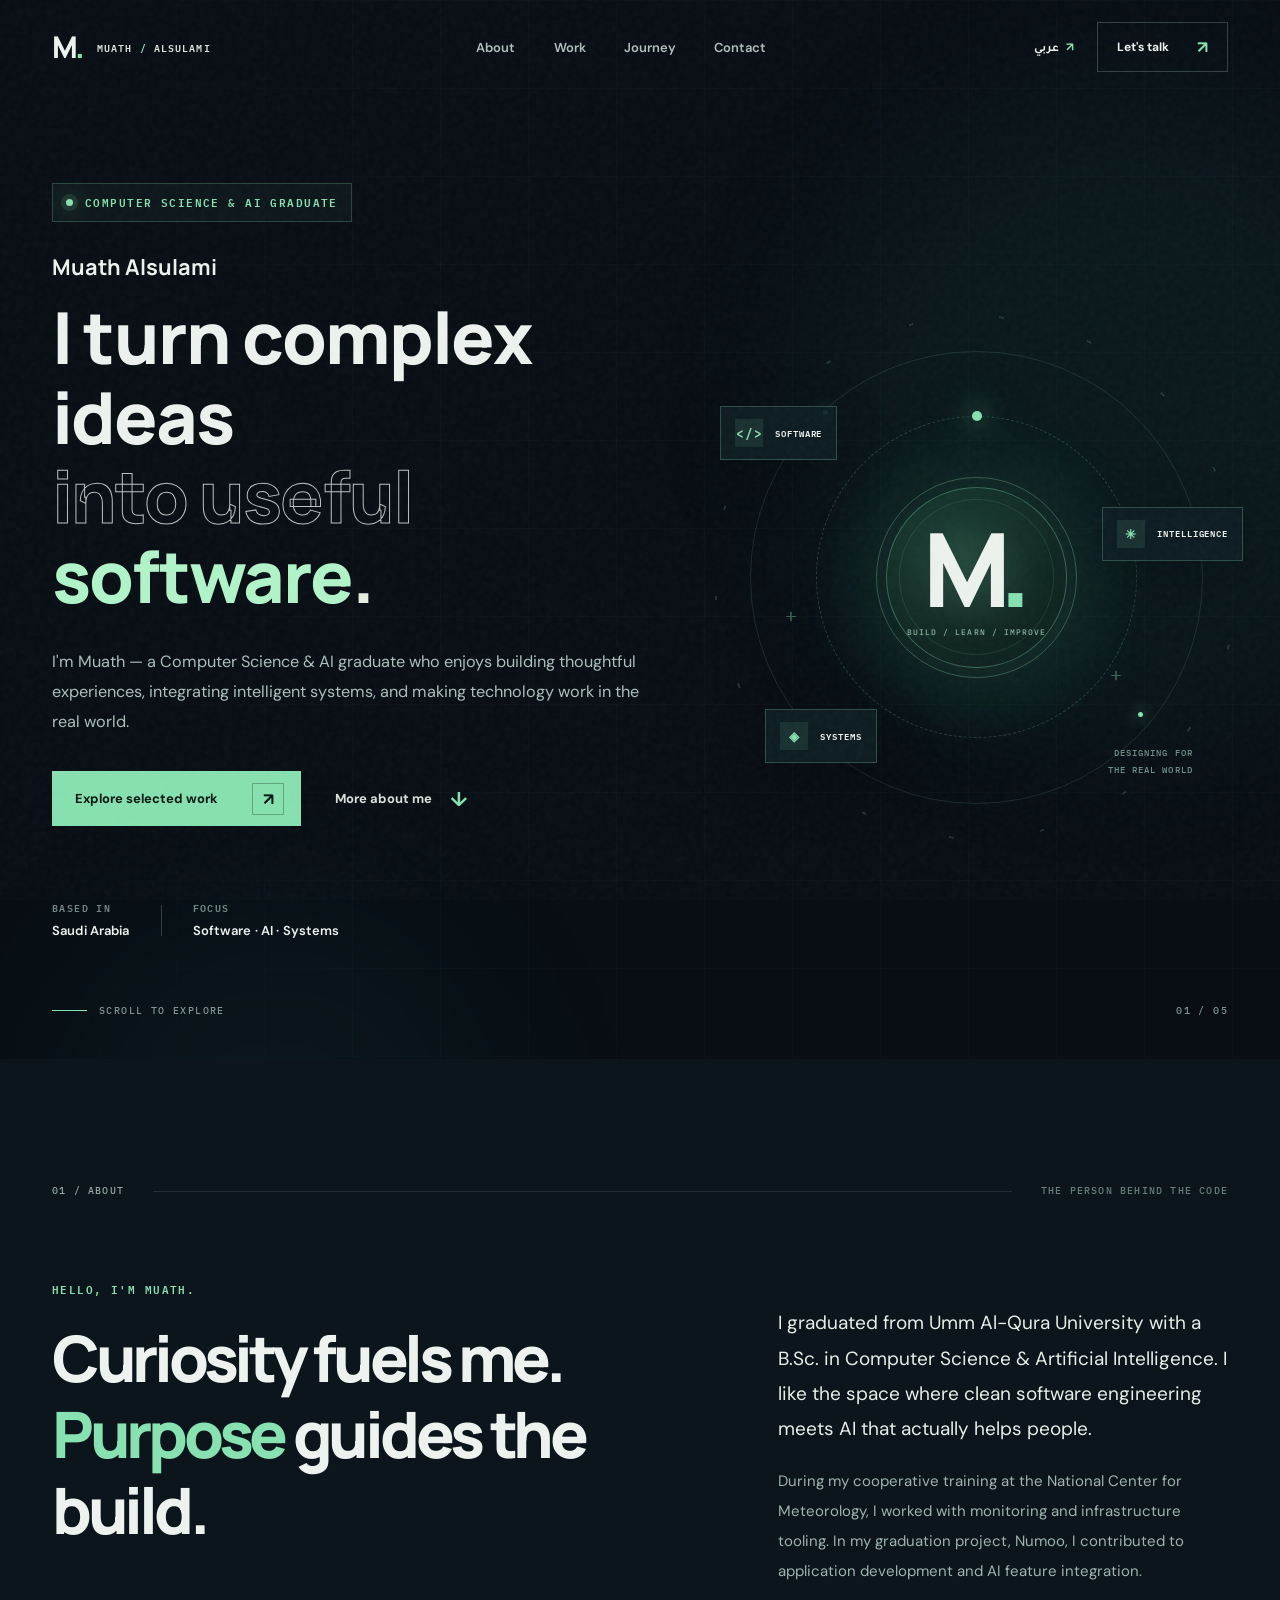
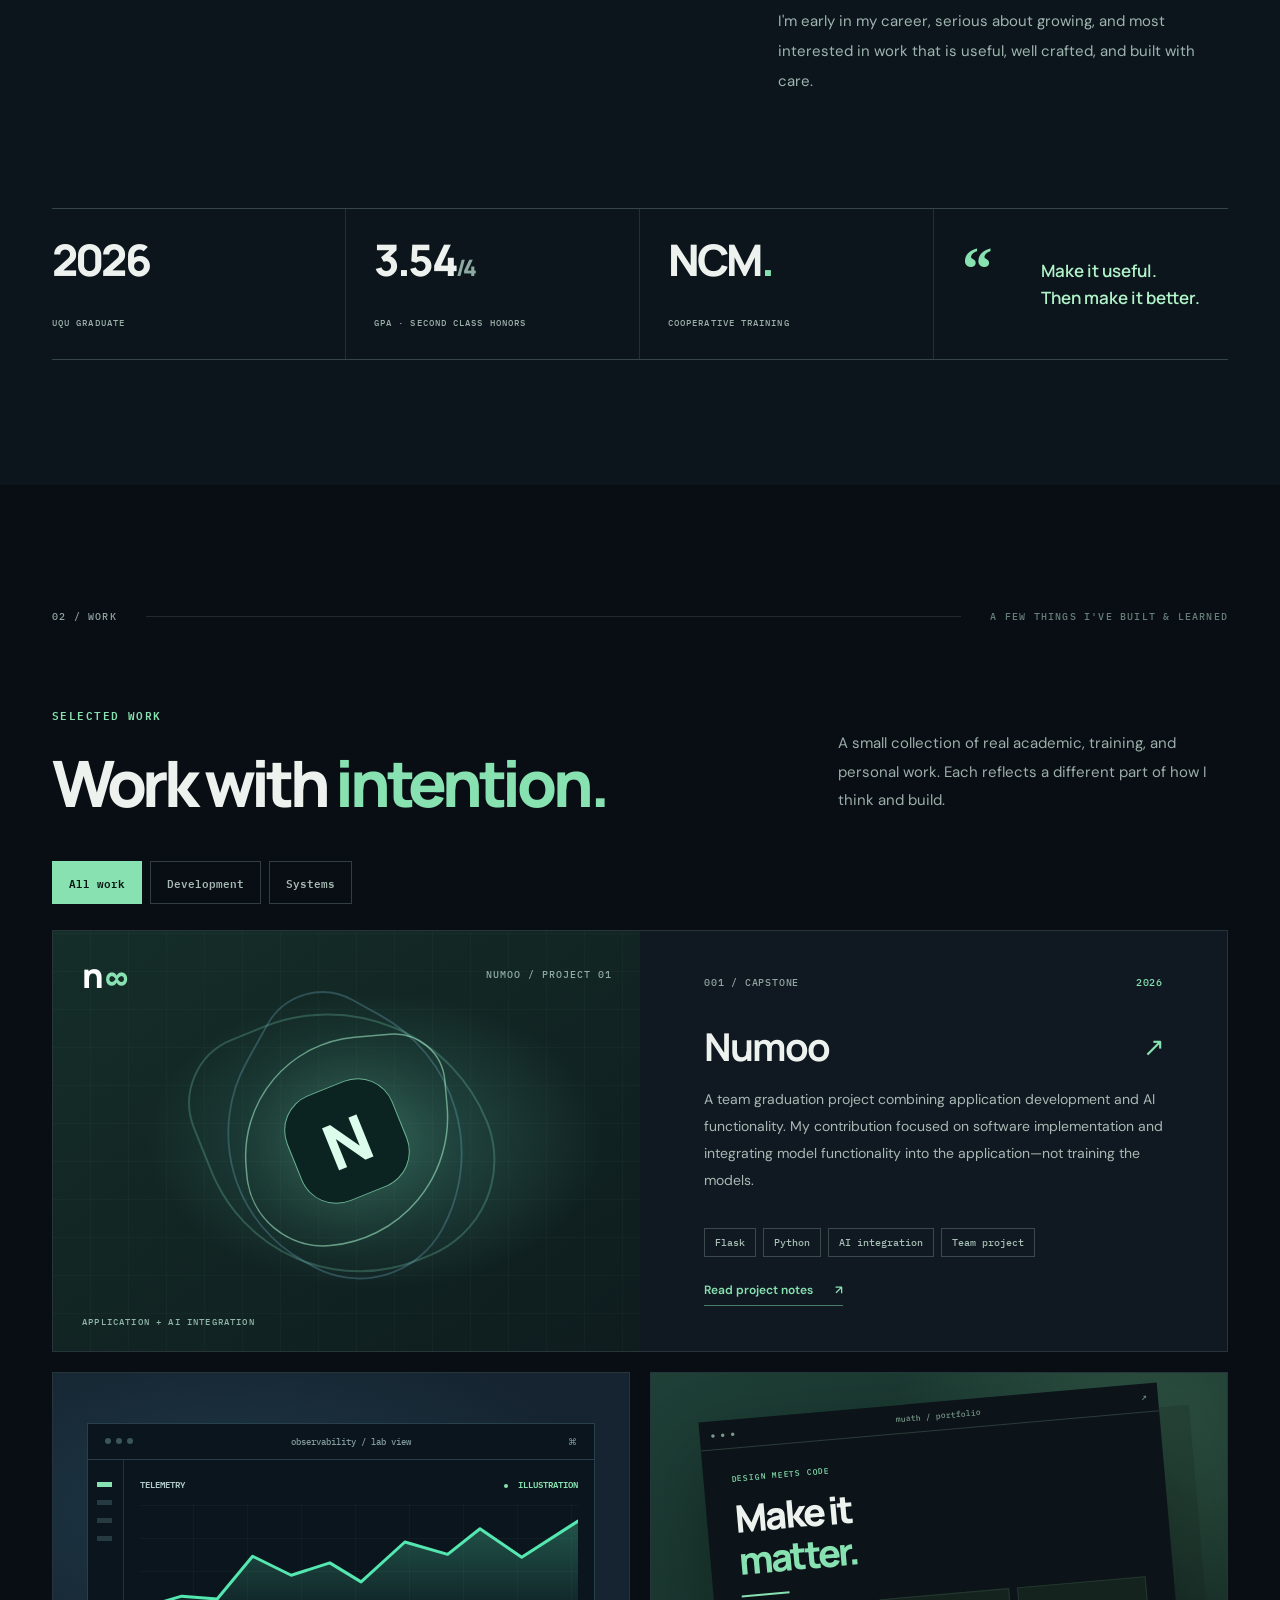
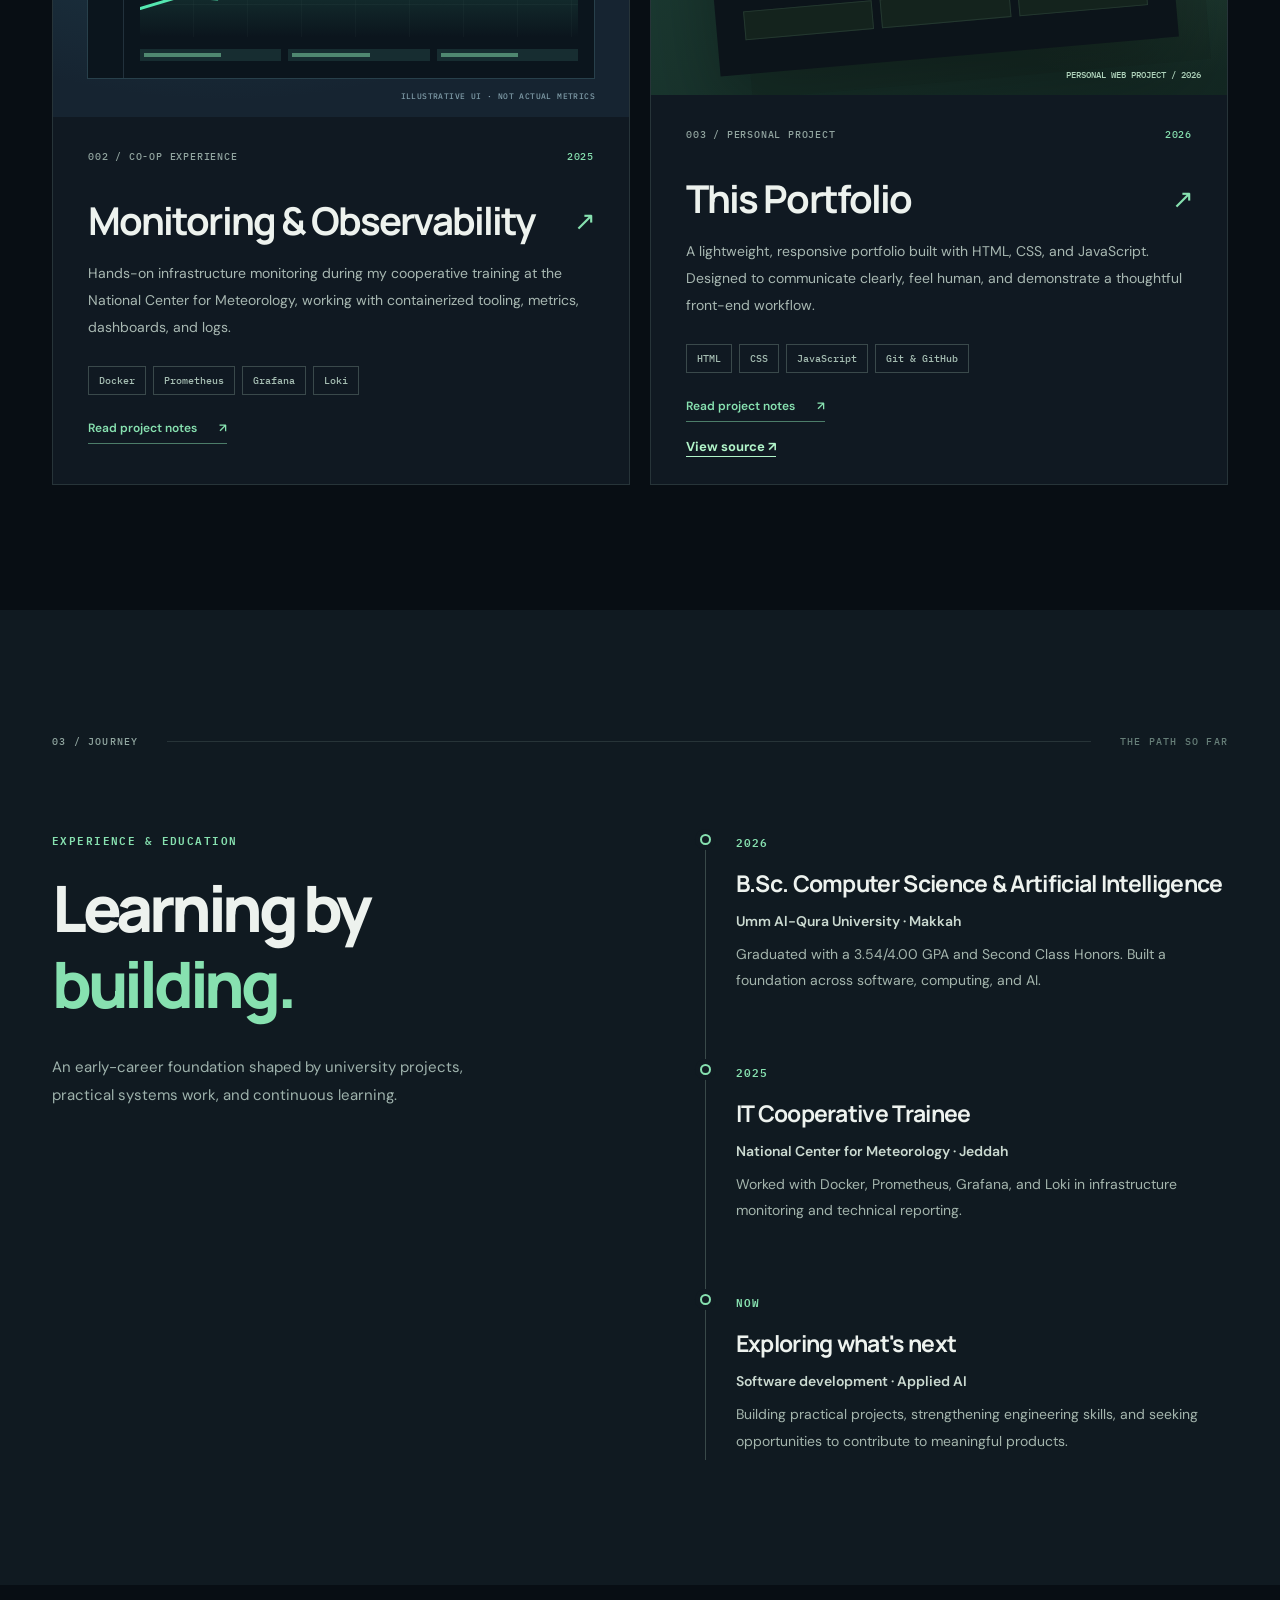
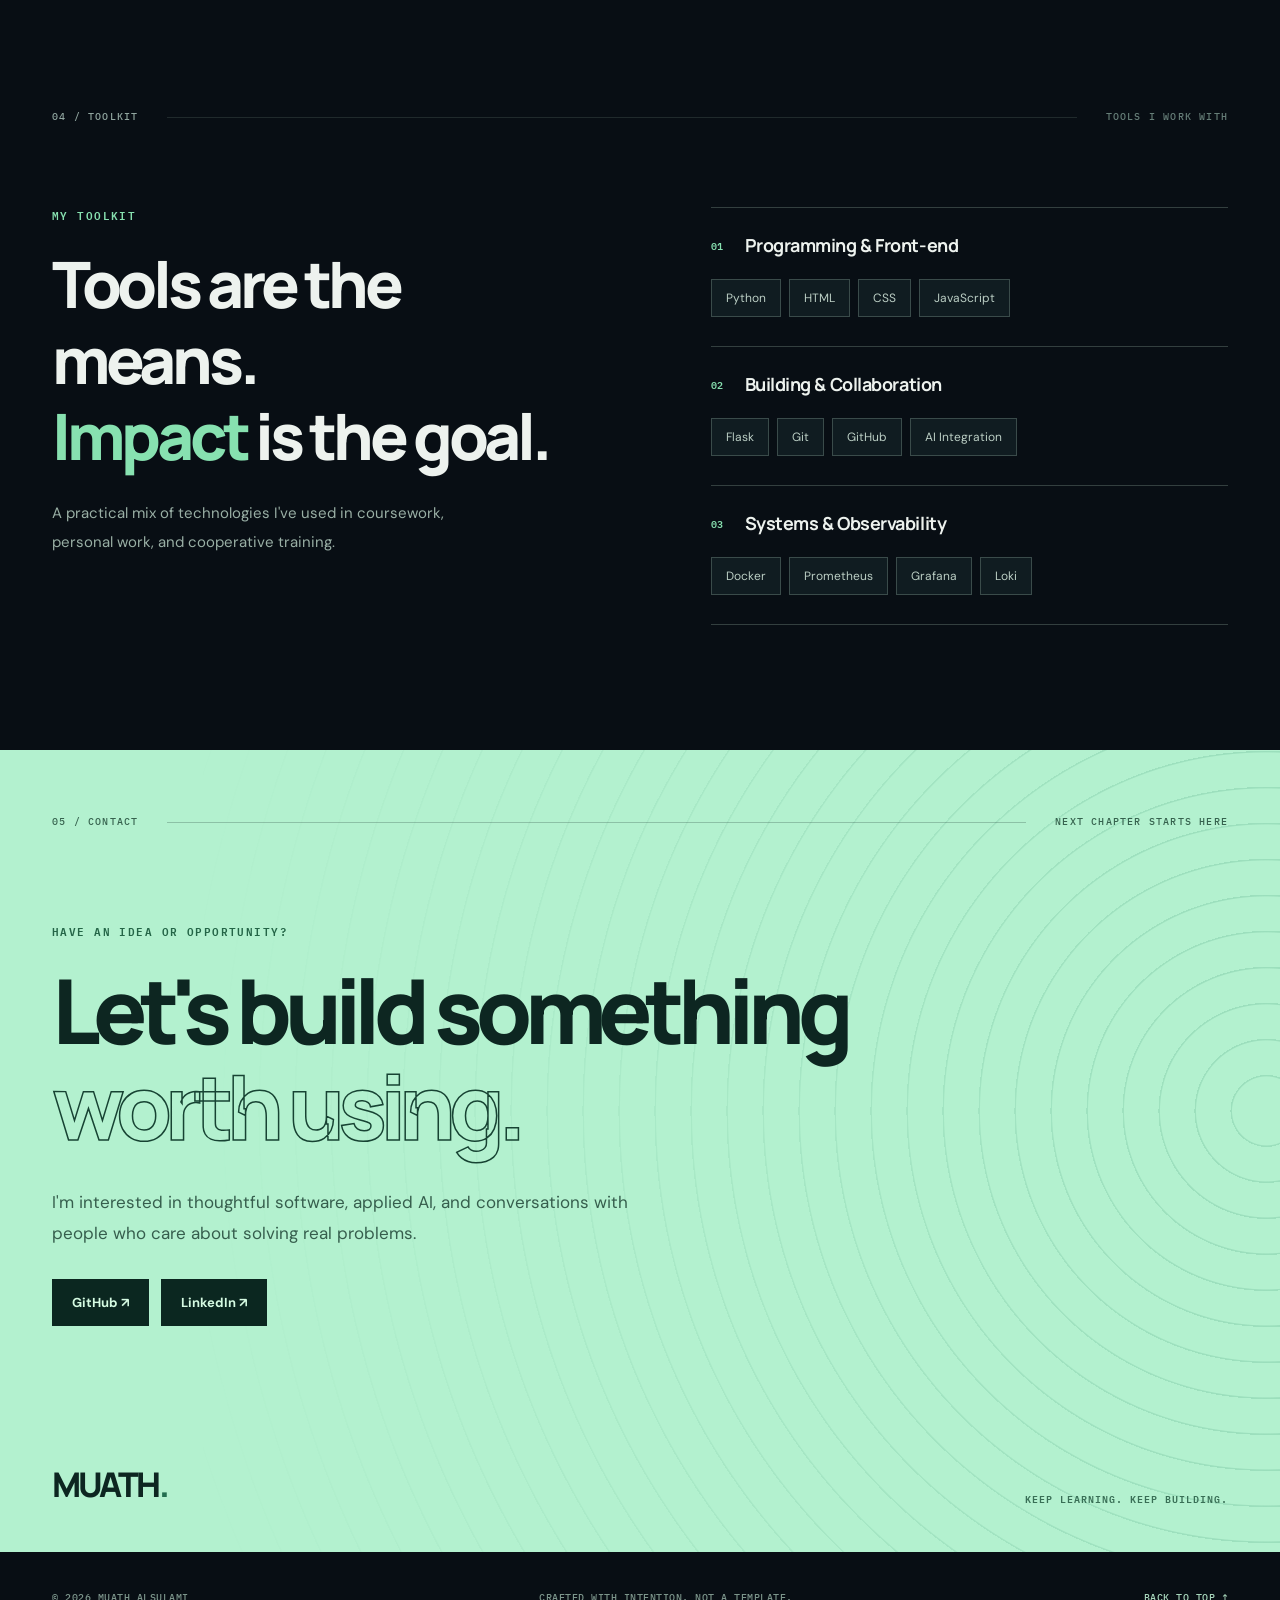
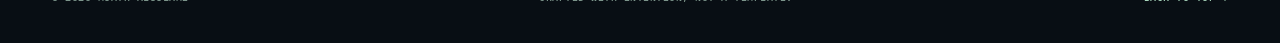
==== commit 5ea9bf02: "Refine portfolio accessibility and motion" ====
--- a/index.html
+++ b/index.html
@@ -13,12 +13,13 @@
   <meta name="twitter:card" content="summary_large_image">
   <link rel="canonical" href="https://muathmalsulami.github.io/learn-git-with-pathy/">
   <meta name="theme-color" content="#080e14">
-  <meta name="description" content="Muath Al-Sulami — Computer Science and Artificial Intelligence graduate building practical software and intelligent experiences.">
-  <title>Muath Al-Sulami — Software & AI Portfolio</title>
+  <meta name="description" content="Muath Alsulami — Computer Science and Artificial Intelligence graduate building practical software and intelligent experiences.">
+  <title>Muath Alsulami — Software & AI Portfolio</title>
   <link rel="preconnect" href="https://fonts.googleapis.com">
   <link rel="preconnect" href="https://fonts.gstatic.com" crossorigin>
   <link href="https://fonts.googleapis.com/css2?family=DM+Sans:wght@400;500;600;700&family=IBM+Plex+Mono:wght@400;500;600&family=Manrope:wght@400;500;600;700;800&family=Tajawal:wght@400;500;700;800&display=swap" rel="stylesheet">
   <link rel="stylesheet" href="style.css">
+  <noscript><style>.lang-switch,.menu-button,.filters,.project-details{display:none!important}@media(max-width:800px){.site-header{position:static}.site-nav{position:static;display:flex;flex-direction:row;flex-wrap:wrap;padding:0;border:0;box-shadow:none}.nav-shell{flex-wrap:wrap;padding-block:12px}.hero{padding-top:48px}}</style></noscript>
   <script src="script.js" defer></script>
 </head>
 <body>
@@ -28,7 +29,7 @@
 
   <header class="site-header" id="top">
     <div class="container nav-shell">
-      <a href="#home" class="brand" aria-label="Muath — back to home">
+      <a href="#home" class="brand" aria-label="M. MUATH / ALSULAMI — back to home">
         <span class="brand-symbol">M<span class="brand-spark">.</span></span>
         <span class="brand-caption">MUATH <span>/</span> ALSULAMI</span>
       </a>
@@ -41,7 +42,7 @@
       </nav>
 
       <div class="header-actions">
-        <button class="lang-switch" id="lang-switch" type="button" aria-label="Switch language to Arabic">عربي <span aria-hidden="true">↗</span></button>
+        <button class="lang-switch" id="lang-switch" type="button" aria-label="عربي — switch language to Arabic">عربي <span aria-hidden="true">↗</span></button>
         <a class="nav-cta" href="#contact"><span data-i18n="navCta">Let's talk</span><span aria-hidden="true">↗</span></a>
         <button class="menu-button" id="menu-button" type="button" aria-controls="site-nav" aria-expanded="false" aria-label="Open menu">
           <span></span><span></span>
@@ -57,7 +58,8 @@
       <div class="hero-aura hero-aura--two" aria-hidden="true"></div>
       <div class="container hero-content">
         <div class="hero-copy">
-          <div class="eyebrow hero-eyebrow reveal"><span class="alive-dot"></span><span data-i18n="heroBadge">OPEN TO SOFTWARE & AI OPPORTUNITIES</span></div>
+          <div class="eyebrow hero-eyebrow reveal"><span class="alive-dot"></span><span data-i18n="heroBadge">COMPUTER SCIENCE & AI GRADUATE</span></div>
+          <p class="hero-name" data-i18n="heroName">Muath Alsulami</p>
           <h1 class="hero-title reveal" data-reveal-delay="1"><span data-i18n="heroLine1">I turn complex ideas</span><br><span class="outline-word" data-i18n="heroLine2">into useful</span> <span class="accent-word" data-i18n="heroLine3">software<span class="period">.</span></span></h1>
           <p class="hero-lead reveal" data-reveal-delay="2" data-i18n="heroLead">I'm Muath — a Computer Science & AI graduate who enjoys building thoughtful experiences, integrating intelligent systems, and making technology work in the real world.</p>
           <div class="hero-buttons reveal" data-reveal-delay="3">
@@ -143,7 +145,7 @@
           <article class="project-card project-card--observability reveal" data-category="systems" data-project="monitoring">
             <div class="project-visual visual-monitoring" aria-hidden="true">
               <div class="terminal-top"><span class="terminal-dots"><i></i><i></i><i></i></span><span>observability / lab view</span><span>⌘</span></div>
-              <div class="dashboard-art"><div class="dashboard-side"><span></span><span></span><span></span><span></span></div><div class="dashboard-main"><div class="dashboard-title"><span>TELEMETRY</span><span class="tiny-live"><i></i> ACTIVE</span></div><div class="linegraph"><svg viewBox="0 0 420 140" preserveAspectRatio="none" role="presentation"><defs><linearGradient id="plotFill" x1="0" x2="0" y1="0" y2="1"><stop offset="0" stop-color="#54e7b0" stop-opacity=".30"/><stop offset="1" stop-color="#54e7b0" stop-opacity="0"/></linearGradient></defs><path d="M0 110 L40 97 L74 100 L108 55 L145 75 L182 62 L212 82 L254 40 L295 53 L326 26 L366 56 L420 18 L420 140 L0 140 Z" fill="url(#plotFill)"/><path d="M0 110 L40 97 L74 100 L108 55 L145 75 L182 62 L212 82 L254 40 L295 53 L326 26 L366 56 L420 18" stroke="#54e7b0" stroke-width="3" vector-effect="non-scaling-stroke" fill="none" stroke-linecap="round" stroke-linejoin="round"/></svg></div><div class="dashboard-bottom"><span><i></i></span><span><i></i></span><span><i></i></span></div></div></div>
+              <div class="dashboard-art"><div class="dashboard-side"><span></span><span></span><span></span><span></span></div><div class="dashboard-main"><div class="dashboard-title"><span>TELEMETRY</span><span class="tiny-live"><i></i> ILLUSTRATION</span></div><div class="linegraph"><svg viewBox="0 0 420 140" preserveAspectRatio="none" role="presentation"><defs><linearGradient id="plotFill" x1="0" x2="0" y1="0" y2="1"><stop offset="0" stop-color="#54e7b0" stop-opacity=".30"/><stop offset="1" stop-color="#54e7b0" stop-opacity="0"/></linearGradient></defs><path d="M0 110 L40 97 L74 100 L108 55 L145 75 L182 62 L212 82 L254 40 L295 53 L326 26 L366 56 L420 18 L420 140 L0 140 Z" fill="url(#plotFill)"/><path d="M0 110 L40 97 L74 100 L108 55 L145 75 L182 62 L212 82 L254 40 L295 53 L326 26 L366 56 L420 18" stroke="#54e7b0" stroke-width="3" vector-effect="non-scaling-stroke" fill="none" stroke-linecap="round" stroke-linejoin="round"/></svg></div><div class="dashboard-bottom"><span><i></i></span><span><i></i></span><span><i></i></span></div></div></div>
               <span class="illustration-note" data-i18n="monitorVisualNote">ILLUSTRATIVE UI · NOT ACTUAL METRICS</span>
             </div>
             <div class="project-info"><div class="project-top"><span class="project-number" data-i18n="projectCoop">002 / CO-OP EXPERIENCE</span><span class="project-year">2025</span></div><h3 data-i18n="monitorTitle">Monitoring & Observability <span class="project-arrow" aria-hidden="true">↗</span></h3><p data-i18n="monitorDescription">Hands-on infrastructure monitoring during my cooperative training at the National Center for Meteorology, working with containerized tooling, metrics, dashboards, and logs.</p><div class="tags"><span>Docker</span><span>Prometheus</span><span>Grafana</span><span>Loki</span></div><button class="project-details" type="button" data-open-project="monitoring"><span data-i18n="viewDetails">Read project notes</span><span aria-hidden="true">↗</span></button></div>
@@ -186,13 +188,13 @@
       <div class="container contact-wrap">
         <div class="contact-pattern" aria-hidden="true"></div>
         <div class="section-top contact-top reveal"><span class="section-index" data-i18n="indexContact">05 / CONTACT</span><span class="section-rule"></span><span class="section-side" data-i18n="contactSide">NEXT CHAPTER STARTS HERE</span></div>
-        <div class="contact-content reveal"><p class="section-kicker" data-i18n="contactKicker">HAVE AN IDEA OR OPPORTUNITY?</p><h2 data-i18n="contactHeading">Let's build something<br><em>worth using.</em></h2><p data-i18n="contactText">I'm interested in thoughtful software, applied AI, and conversations with people who care about solving real problems.</p><div class="contact-actions" id="contact-actions" aria-label="Contact methods"></div><p class="contact-empty" id="contact-empty" data-i18n="contactEmpty">Contact links can be added in script.js before publishing.</p></div>
+        <div class="contact-content reveal"><p class="section-kicker" data-i18n="contactKicker">HAVE AN IDEA OR OPPORTUNITY?</p><h2 data-i18n="contactHeading">Let's build something<br><em>worth using.</em></h2><p data-i18n="contactText">I'm interested in thoughtful software, applied AI, and conversations with people who care about solving real problems.</p><div class="contact-actions" id="contact-actions" aria-label="Contact methods"><a href="https://github.com/muathmalsulami">GitHub ↗</a><a href="https://www.linkedin.com/in/muath-m-alsulami/">LinkedIn ↗</a></div><p class="contact-empty" id="contact-empty" hidden></p></div>
         <div class="contact-footer reveal"><span class="contact-signature">MUATH<span>.</span></span><span data-i18n="contactSignature">KEEP LEARNING. KEEP BUILDING.</span></div>
       </div>
     </section>
   </main>
 
-  <footer class="site-footer"><div class="container footer-inner"><span>© <span id="year">2026</span> MUATH AL-SULAMI</span><span data-i18n="footerCrafted">CRAFTED WITH INTENTION, NOT A TEMPLATE.</span><a href="#home" aria-label="Back to top"><span data-i18n="backTop">BACK TO TOP</span> ↑</a></div></footer>
+  <footer class="site-footer"><div class="container footer-inner"><span>© <span id="year">2026</span> MUATH ALSULAMI</span><span data-i18n="footerCrafted">CRAFTED WITH INTENTION, NOT A TEMPLATE.</span><a href="#home" aria-label="Back to top"><span data-i18n="backTop">BACK TO TOP</span> ↑</a></div></footer>
 
   <dialog id="project-dialog" class="project-dialog" aria-labelledby="dialog-title"><div class="dialog-inner"><div class="dialog-top"><span class="dialog-kicker" data-i18n="dialogKicker">PROJECT NOTES</span><button type="button" class="dialog-close" id="dialog-close" aria-label="Close project details">×</button></div><h2 id="dialog-title"></h2><p id="dialog-description"></p><h3 data-i18n="dialogContribution">My contribution / context</h3><p id="dialog-contribution"></p><h3 data-i18n="dialogLearning">What it taught me</h3><p id="dialog-learning"></p><button type="button" class="dialog-done" id="dialog-done" data-i18n="dialogDone">Close notes</button></div></dialog>
 </body>
--- a/style.css
+++ b/style.css
@@ -18,7 +18,7 @@
 }
 *, *::before, *::after { box-sizing: border-box; }
 html { scroll-behavior: smooth; scroll-padding-top: 90px; }
-body { margin: 0; background: var(--bg); color: var(--text); font-family: var(--font-body); -webkit-font-smoothing: antialiased; overflow-x: hidden; }
+body { margin: 0; background: var(--bg); color: var(--text); font-family: var(--font-body); -webkit-font-smoothing: antialiased; }
 body.menu-open, body:has(dialog[open]) { overflow: hidden; }
 ::selection { background: var(--green); color: #0a1416; }
 a { color: inherit; text-decoration: none; }
@@ -191,7 +191,7 @@
 .contact-footer { margin-top: 135px; display: flex; justify-content: space-between; align-items: end; gap: 20px; }.contact-signature { font: 800 34px var(--font-display); letter-spacing: -.075em; }.contact-signature span { color: #236e50; }.contact-footer > span:last-child { font: 600 10px var(--font-mono); letter-spacing: .1em; color: #396f56; }
 .site-footer { background: var(--bg); }.footer-inner { min-height: 91px; display: flex; align-items: center; justify-content: space-between; gap: 20px; font: 500 10px var(--font-mono); color: #7c958b; letter-spacing: .05em; }.footer-inner a { color: #a9d8bd; transition: .2s; }.footer-inner a:hover { color: var(--green); }
 .project-dialog { width: min(660px,calc(100% - 30px)); max-height: calc(100dvh - 50px); overflow: auto; padding: 0; border: 1px solid rgba(135,225,176,.37); background: #121f25; color: var(--text); box-shadow: 0 35px 100px rgba(0,0,0,.55); }.project-dialog::backdrop { background: rgba(0,6,9,.83); -webkit-backdrop-filter: blur(9px); backdrop-filter: blur(9px); }.dialog-inner { padding: clamp(26px,5vw,50px); }.dialog-top { display: flex; align-items: center; justify-content: space-between; }.dialog-kicker { color: var(--green); font: 500 11px var(--font-mono); letter-spacing: .1em; }.dialog-close { border: 1px solid var(--line-strong); width: 40px; height: 40px; font-size: 28px; color: var(--text); background: transparent; }.dialog-inner h2 { font: 800 clamp(29px,4vw,41px)/1.2 var(--font-display); letter-spacing: -.05em; margin: 25px 0 18px; }.dialog-inner h3 { color: var(--green); font-size: 14px; margin: 27px 0 8px; }.dialog-inner p { color: #b5c8bc; line-height: 1.9; font-size: 14px; }.dialog-done { margin-top: 23px; border: 0; background: var(--green); color: #0d2016; padding: 12px 24px; font-weight: 700; }
-.reveal { opacity: 0; transform: translateY(27px); transition: opacity .8s ease, transform .8s cubic-bezier(.21,.6,.24,1); }.reveal.is-visible { opacity: 1; transform: translateY(0); }[data-reveal-delay="1"] { transition-delay: .09s; }[data-reveal-delay="2"] { transition-delay: .18s; }[data-reveal-delay="3"] { transition-delay: .27s; }[data-reveal-delay="4"] { transition-delay: .36s; }
+.reveal { opacity: 1; transform: none; }[data-reveal-delay="1"] { transition-delay: .09s; }[data-reveal-delay="2"] { transition-delay: .18s; }[data-reveal-delay="3"] { transition-delay: .27s; }[data-reveal-delay="4"] { transition-delay: .36s; }
 @keyframes orbit-spin { to { transform: rotate(360deg); } }
 @keyframes breathe { 50% { box-shadow: 0 0 0 8px rgba(135,225,176,.05),0 0 26px var(--green); } }
 @keyframes hover-float { 50% { transform: translateY(-10px); } }
@@ -227,7 +227,7 @@
 }
 @media (max-width: 530px) {
   .container { width: calc(100% - 34px); }.brand-symbol { font-size: 28px; }.lang-switch { font-size: 12px; }
-  .hero { padding-top: 113px; }.hero-eyebrow { padding: 8px 10px; font-size: 9px; margin-bottom: 26px; }.hero-title { font-size: clamp(39px,10.2vw,56px); letter-spacing: -.07em; }.hero-lead { font-size: 14px; line-height: 1.75; }.hero-buttons { gap: 9px; }.button { min-height: 49px; }.button-primary { padding: 0 11px 0 15px; gap: 15px; }.button-quiet { padding: 0 8px; gap: 8px; }.hero-meta { gap: 17px; }.hero-meta strong { font-size: 11px; }.meta-label { font-size: 9px; }.hero-art { width: 110%; margin-inline: -5%; }.signal-one { left: 1%; }.signal-two { right: 2%; }.signal-three { left: 10%; }.signal { font-size: 7px; gap: 5px; }.coordinates { font-size: 7px; }.art-center small { font-size: 6px; }.hero-bottom { font-size: 8px; }.hero-scroll-num { display: none; }
+  .hero { padding-top: 113px; }.hero-eyebrow { padding: 8px 10px; font-size: 9px; margin-bottom: 26px; }.hero-title { font-size: clamp(36px,9.3vw,53px); letter-spacing: -.02em; }.hero-lead { font-size: 14px; line-height: 1.75; }.hero-buttons { gap: 9px; }.button { min-height: 49px; }.button-primary { padding: 0 11px 0 15px; gap: 15px; }.button-quiet { padding: 0 8px; gap: 8px; }.hero-meta { gap: 17px; }.hero-meta strong { font-size: 11px; }.meta-label { font-size: 9px; }.hero-art { width: 100%; margin-inline: auto; }.signal-one { left: 1%; }.signal-two { right: 2%; }.signal-three { left: 10%; }.signal { font-size: 7px; gap: 5px; }.coordinates { font-size: 7px; }.art-center small { font-size: 6px; }.hero-bottom { font-size: 8px; }.hero-scroll-num { display: none; }
   .section-top { margin-bottom: 43px; }.section-index { font-size: 9px; }.section { padding-block: 74px; }.big-statement,.section-display { font-size: clamp(34px,9vw,48px); }.about-details p,.about-details .intro-paragraph { font-size: 14px; }.facts-grid { grid-template-columns: repeat(2,minmax(0,1fr)); }.fact { padding: 21px 14px; min-height: 132px; }.fact-value { font-size: 36px; }.fact-label { font-size: 8px; }.fact-quote { font-size: 12px; }.quote-mark { font-size: 36px; }
   .project-card--numoo .project-visual { min-height: 275px; }.numoo-compose { scale: .78; }.project-visual { min-height: 290px; }.visual-monitoring { padding: 40px 20px; }.dashboard-art { height: 190px; }.linegraph { height: 107px; }.visual-topline { left: 20px; right: 20px; font-size: 8px; }.project-info,.project-card--numoo .project-info { padding: 26px 21px; }.project-info h3 { font-size: 27px; }.project-info > p { font-size: 13px; }.tags span { font-size: 9px; }.filters .filter { padding: 10px 11px; font-size: 10px; }
   .timeline-item h3 { font-size: 20px; }.skill-group-title h3 { font-size: 16px; }.contact-wrap { padding-block: 55px 29px; }.contact-top { margin-bottom: 75px; }.contact h2 { font-size: clamp(45px,11vw,63px); }.contact-content > p:not(.section-kicker) { font-size: 15px; }.contact-footer { align-items: flex-start; flex-direction: column; gap: 18px; }.footer-inner { padding-block: 25px; display: flex; align-items: flex-start; flex-wrap: wrap; font-size: 9px; }.footer-inner > span:nth-child(2) { display: none; }
@@ -248,3 +248,28 @@
 @media (max-width: 800px) { .menu-button, .lang-switch { min-width: 44px; min-height: 44px; } }
 
 html[dir="rtl"] .outline-word { color: var(--text); -webkit-text-stroke: 0; }
+
+html[dir="rtl"] .hero-name { font-family: Tajawal, sans-serif; }
+.project-card[hidden] { display: none !important; }
+.hero-name { margin: 0 0 16px; color: var(--text); font: 700 clamp(18px, 1.7vw, 24px)/1.4 var(--font-display); }
+.hero-title { letter-spacing: -.025em; }
+
+/* Motion is additive: content never depends on an observer to become readable. */
+@media (prefers-reduced-motion: no-preference) {
+  @keyframes enter-up { from { opacity: 0; transform: translateY(14px); } to { opacity: 1; transform: translateY(0); } }
+  @keyframes section-enter { from { opacity: .45; translate: 0 18px; } to { opacity: 1; translate: 0 0; } }
+  @keyframes dialog-enter { from { opacity: 0; transform: translateY(10px) scale(.985); } to { opacity: 1; transform: none; } }
+  @keyframes switch-tap { 50% { transform: scale(.94); } }
+  .hero-eyebrow, .hero-name, .hero-title, .hero-lead, .hero-buttons, .hero-meta, .hero-art { animation: enter-up .65s both cubic-bezier(.2,.65,.25,1); }
+  .hero-name { animation-delay: .07s; } .hero-title { animation-delay: .14s; }
+  .hero-lead { animation-delay: .21s; } .hero-buttons { animation-delay: .28s; }
+  .hero-meta { animation-delay: .35s; } .hero-art { animation-delay: .18s; }
+  .reveal.is-visible:not(.hero .reveal) { animation: section-enter .6s both cubic-bezier(.2,.65,.25,1); animation-delay: var(--reveal-delay, 0ms); }
+  .project-dialog[open] { animation: dialog-enter .25s ease-out; }
+  .language-changed { animation: switch-tap .2s ease; }
+  .filter:active, .button:active, .project-details:active, .menu-button:active { transform: scale(.97); }
+  .project-visual { transition: filter .3s ease; }
+  .project-card:hover .project-visual { filter: brightness(1.08); }
+}
+
+html[dir="rtl"] .contact h2 em { color: #174333; -webkit-text-stroke: 0; }
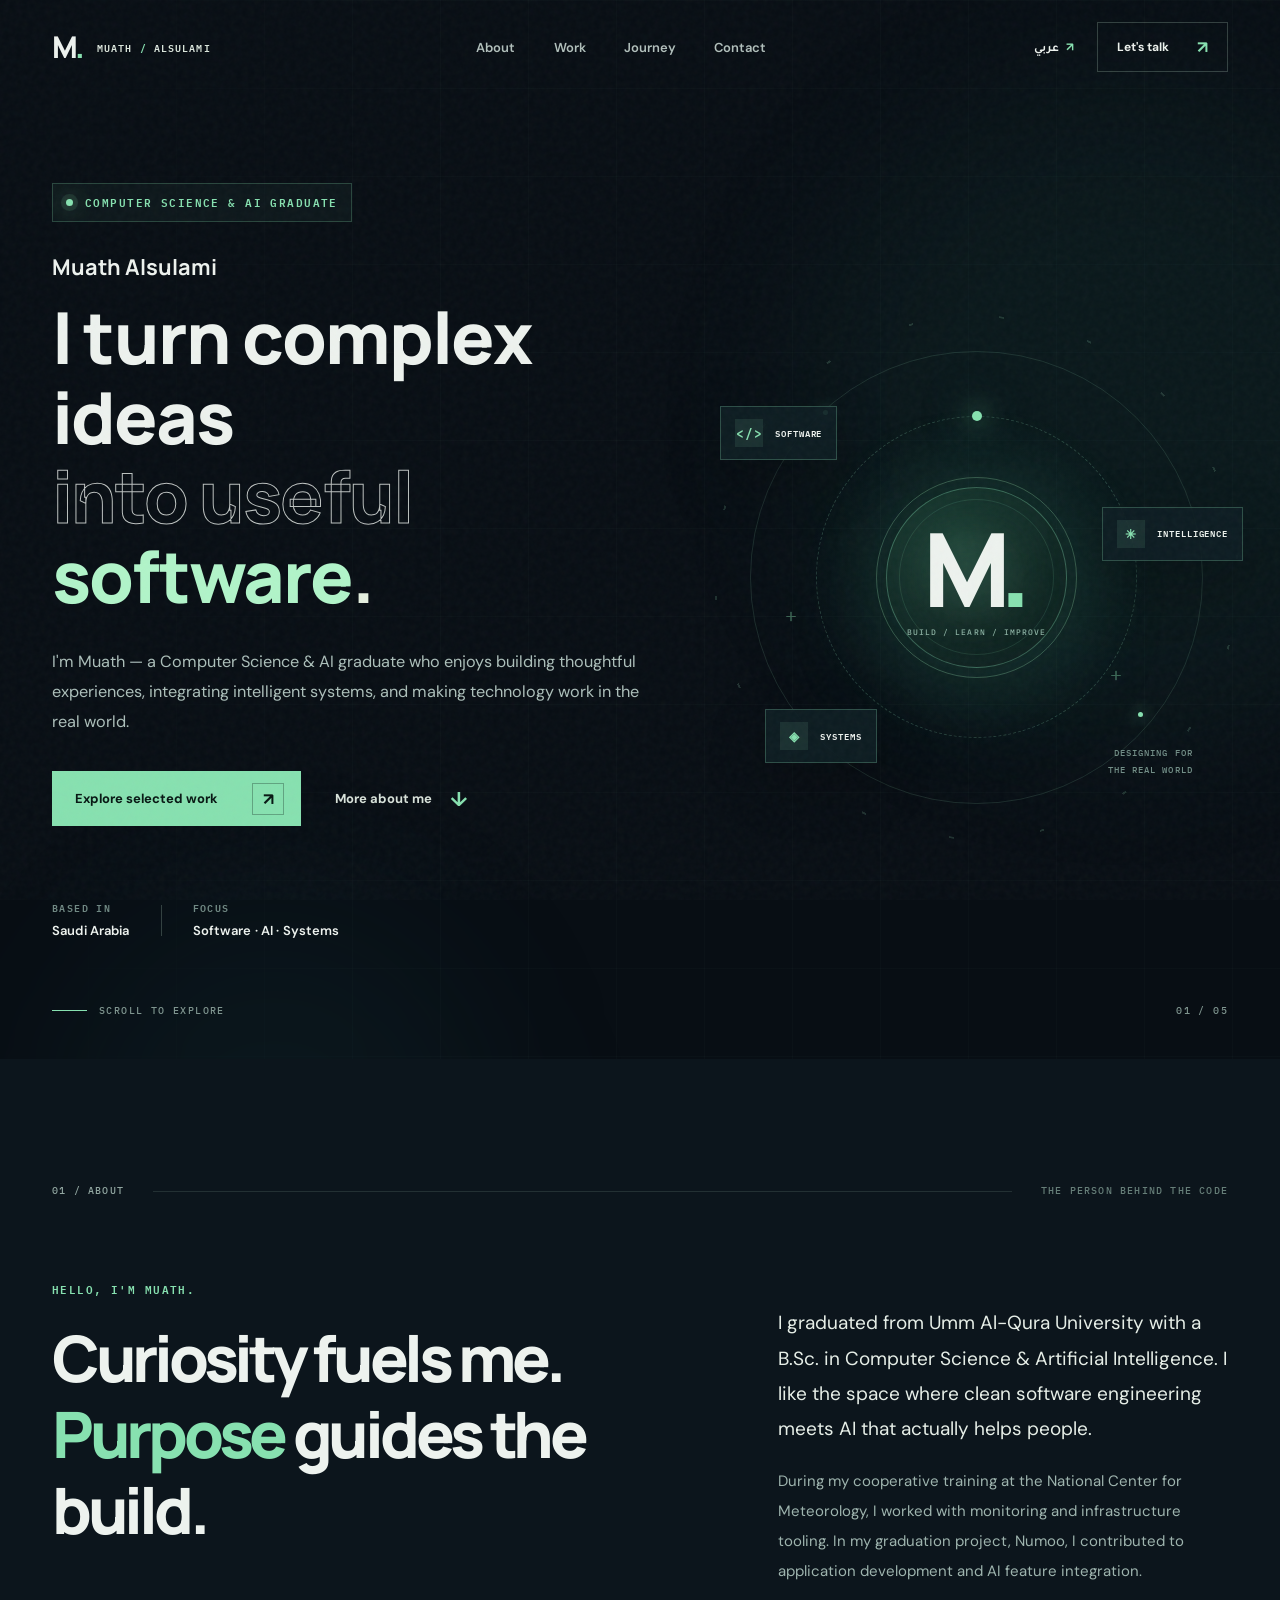
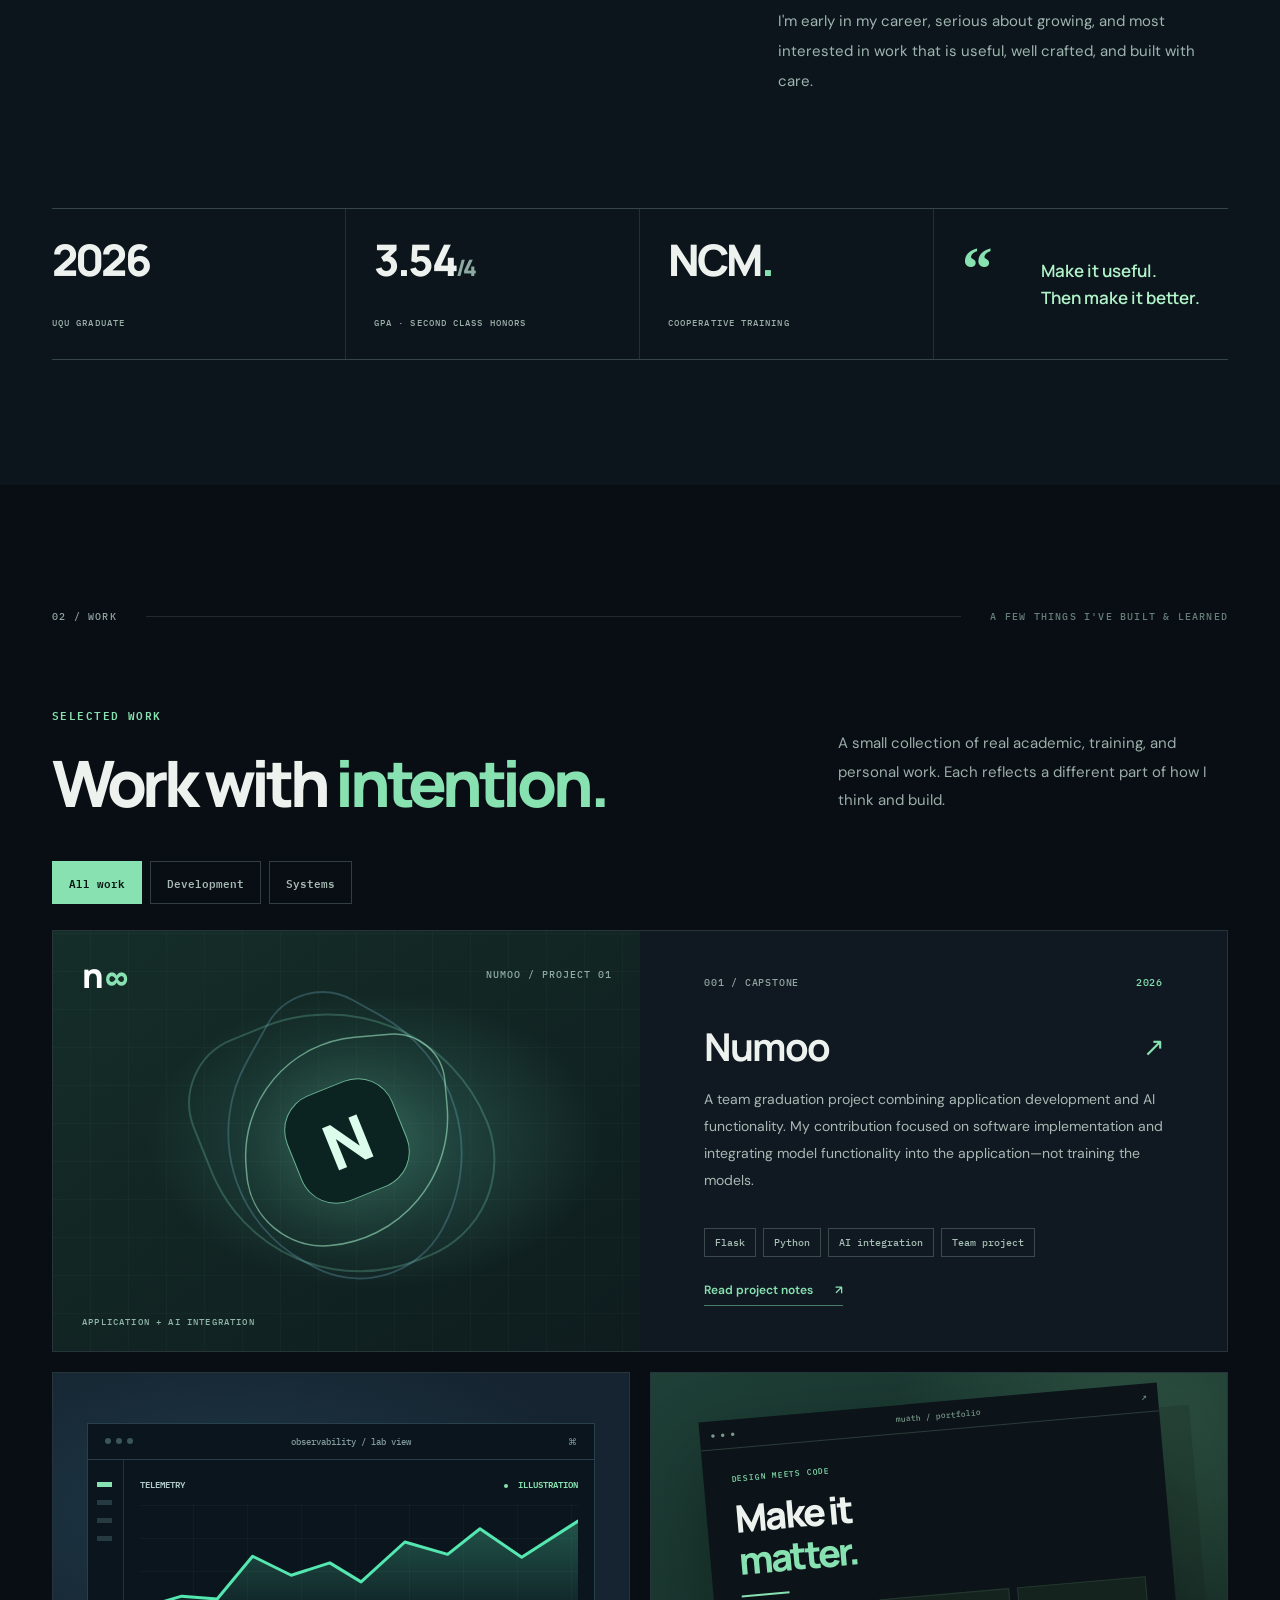
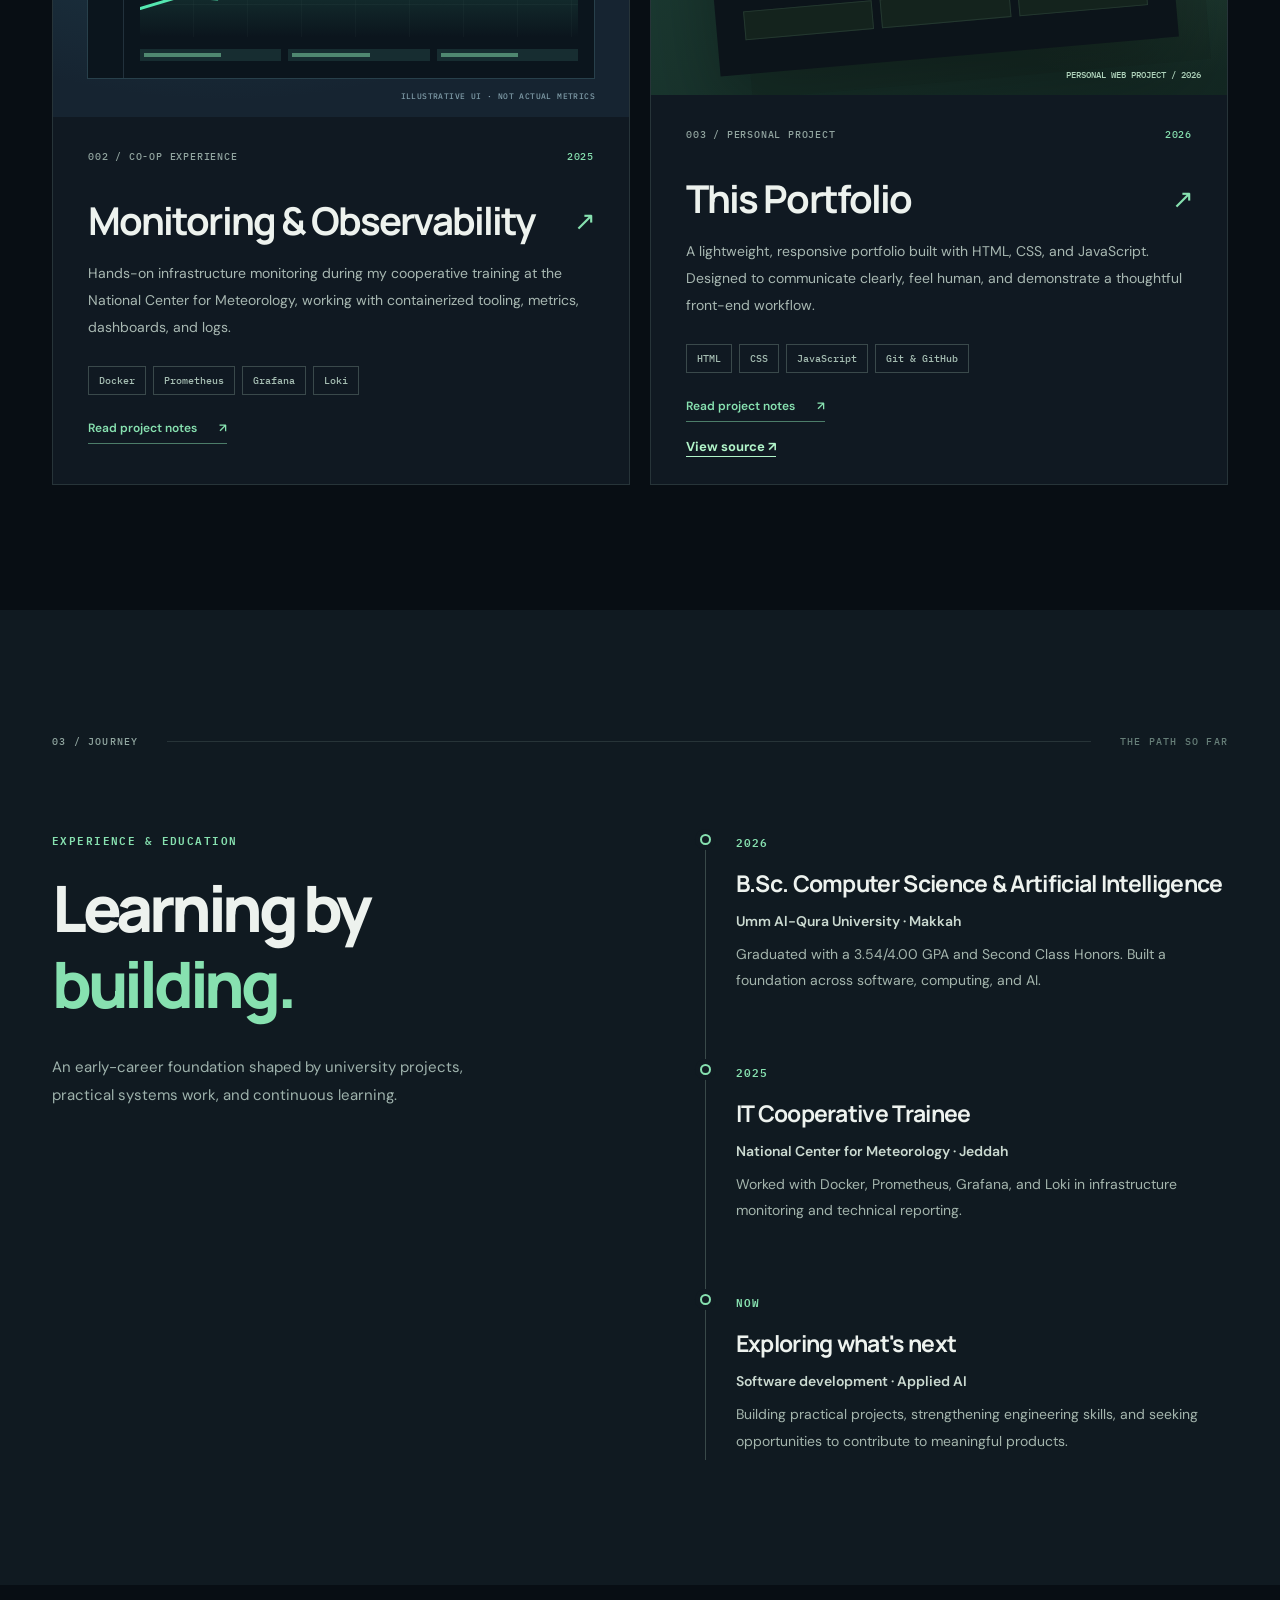
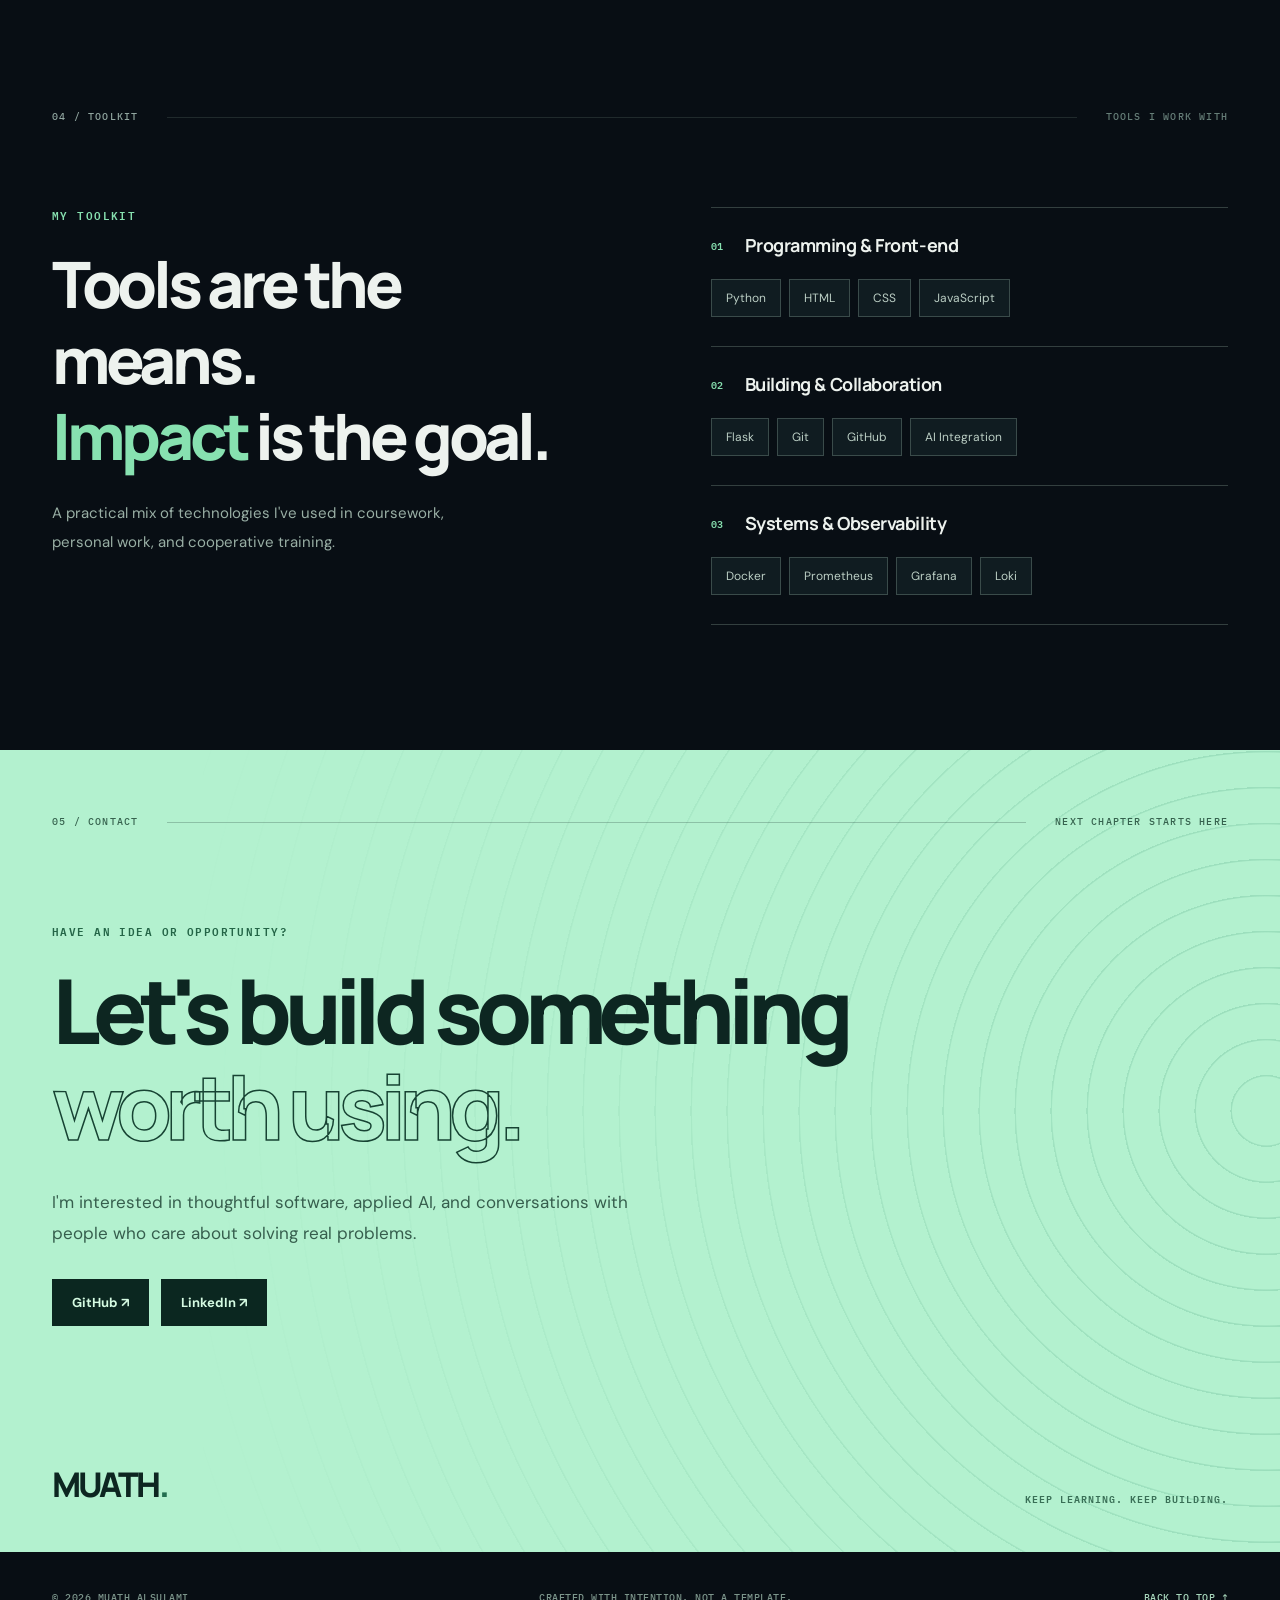
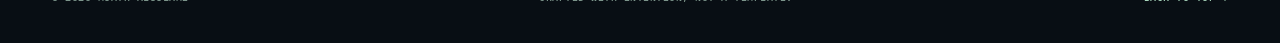
==== commit 37c4b4ee: "Improve font loading and preserve contrast during motion" ====
--- a/index.html
+++ b/index.html
@@ -17,7 +17,7 @@
   <title>Muath Alsulami — Software & AI Portfolio</title>
   <link rel="preconnect" href="https://fonts.googleapis.com">
   <link rel="preconnect" href="https://fonts.gstatic.com" crossorigin>
-  <link href="https://fonts.googleapis.com/css2?family=DM+Sans:wght@400;500;600;700&family=IBM+Plex+Mono:wght@400;500;600&family=Manrope:wght@400;500;600;700;800&family=Tajawal:wght@400;500;700;800&display=swap" rel="stylesheet">
+  <link href="https://fonts.googleapis.com/css2?family=DM+Sans:wght@400;500;600;700&family=IBM+Plex+Mono:wght@400;500;600&family=Manrope:wght@400;500;600;700;800&family=Tajawal:wght@400;500;700;800&display=swap" rel="stylesheet" media="print" onload="this.media='all'">
   <link rel="stylesheet" href="style.css">
   <noscript><style>.lang-switch,.menu-button,.filters,.project-details{display:none!important}@media(max-width:800px){.site-header{position:static}.site-nav{position:static;display:flex;flex-direction:row;flex-wrap:wrap;padding:0;border:0;box-shadow:none}.nav-shell{flex-wrap:wrap;padding-block:12px}.hero{padding-top:48px}}</style></noscript>
   <script src="script.js" defer></script>
--- a/style.css
+++ b/style.css
@@ -256,9 +256,9 @@
 
 /* Motion is additive: content never depends on an observer to become readable. */
 @media (prefers-reduced-motion: no-preference) {
-  @keyframes enter-up { from { opacity: 0; transform: translateY(14px); } to { opacity: 1; transform: translateY(0); } }
-  @keyframes section-enter { from { opacity: .45; translate: 0 18px; } to { opacity: 1; translate: 0 0; } }
-  @keyframes dialog-enter { from { opacity: 0; transform: translateY(10px) scale(.985); } to { opacity: 1; transform: none; } }
+  @keyframes enter-up { from { transform: translateY(14px); } to { transform: translateY(0); } }
+  @keyframes section-enter { from { translate: 0 18px; } to { translate: 0 0; } }
+  @keyframes dialog-enter { from { transform: translateY(10px) scale(.985); } to { transform: none; } }
   @keyframes switch-tap { 50% { transform: scale(.94); } }
   .hero-eyebrow, .hero-name, .hero-title, .hero-lead, .hero-buttons, .hero-meta, .hero-art { animation: enter-up .65s both cubic-bezier(.2,.65,.25,1); }
   .hero-name { animation-delay: .07s; } .hero-title { animation-delay: .14s; }
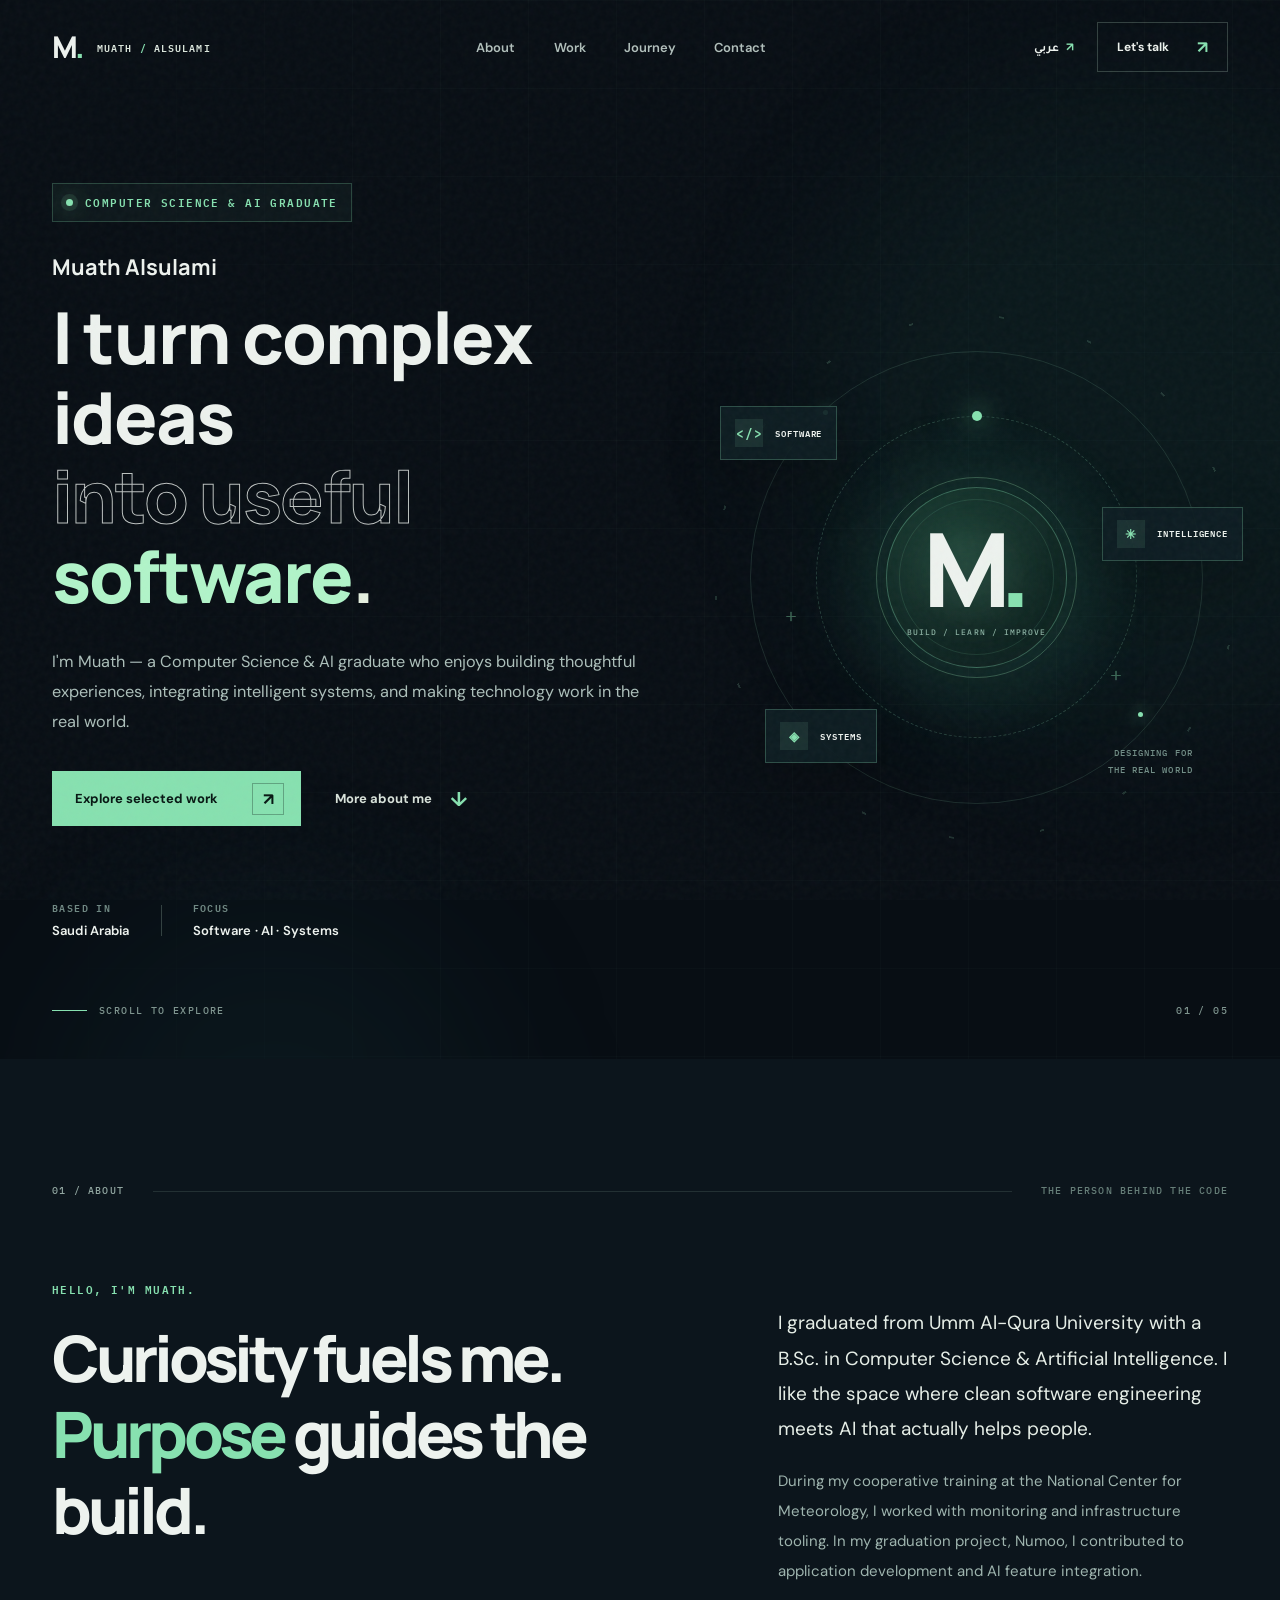
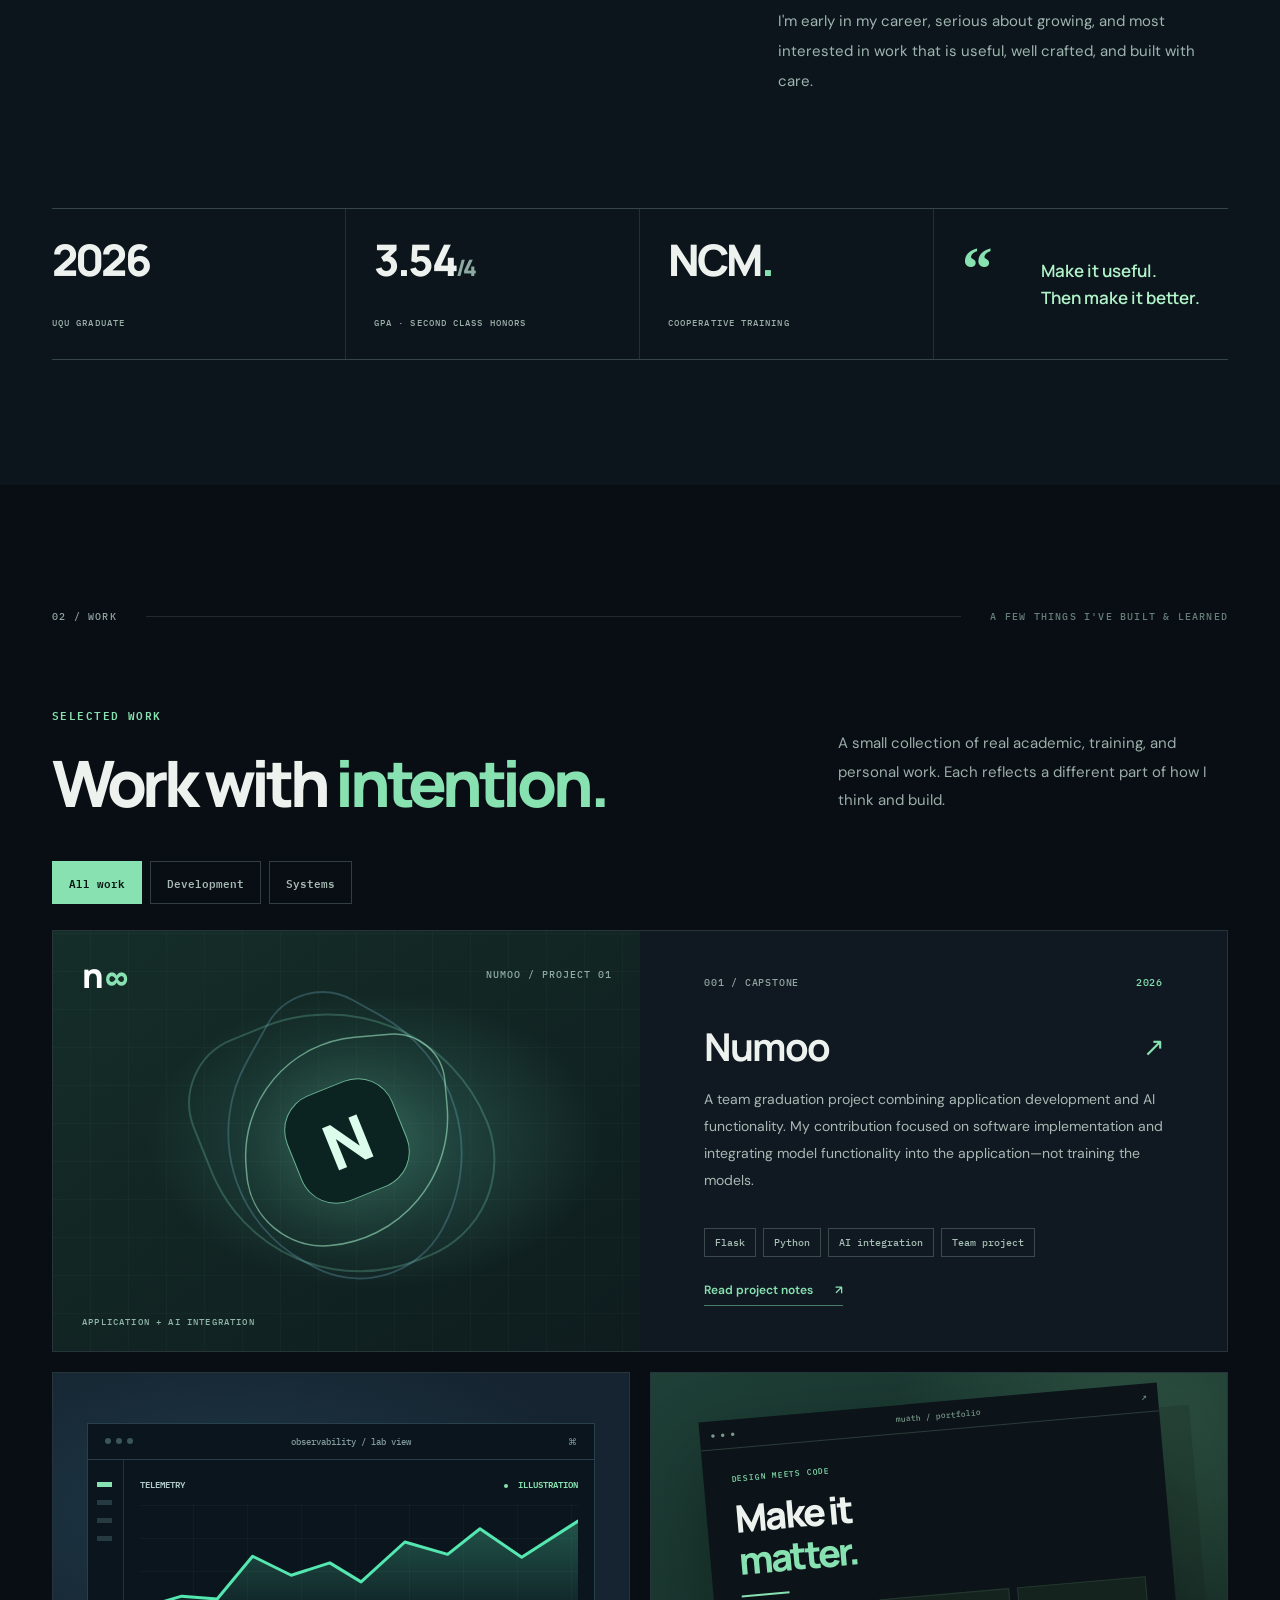
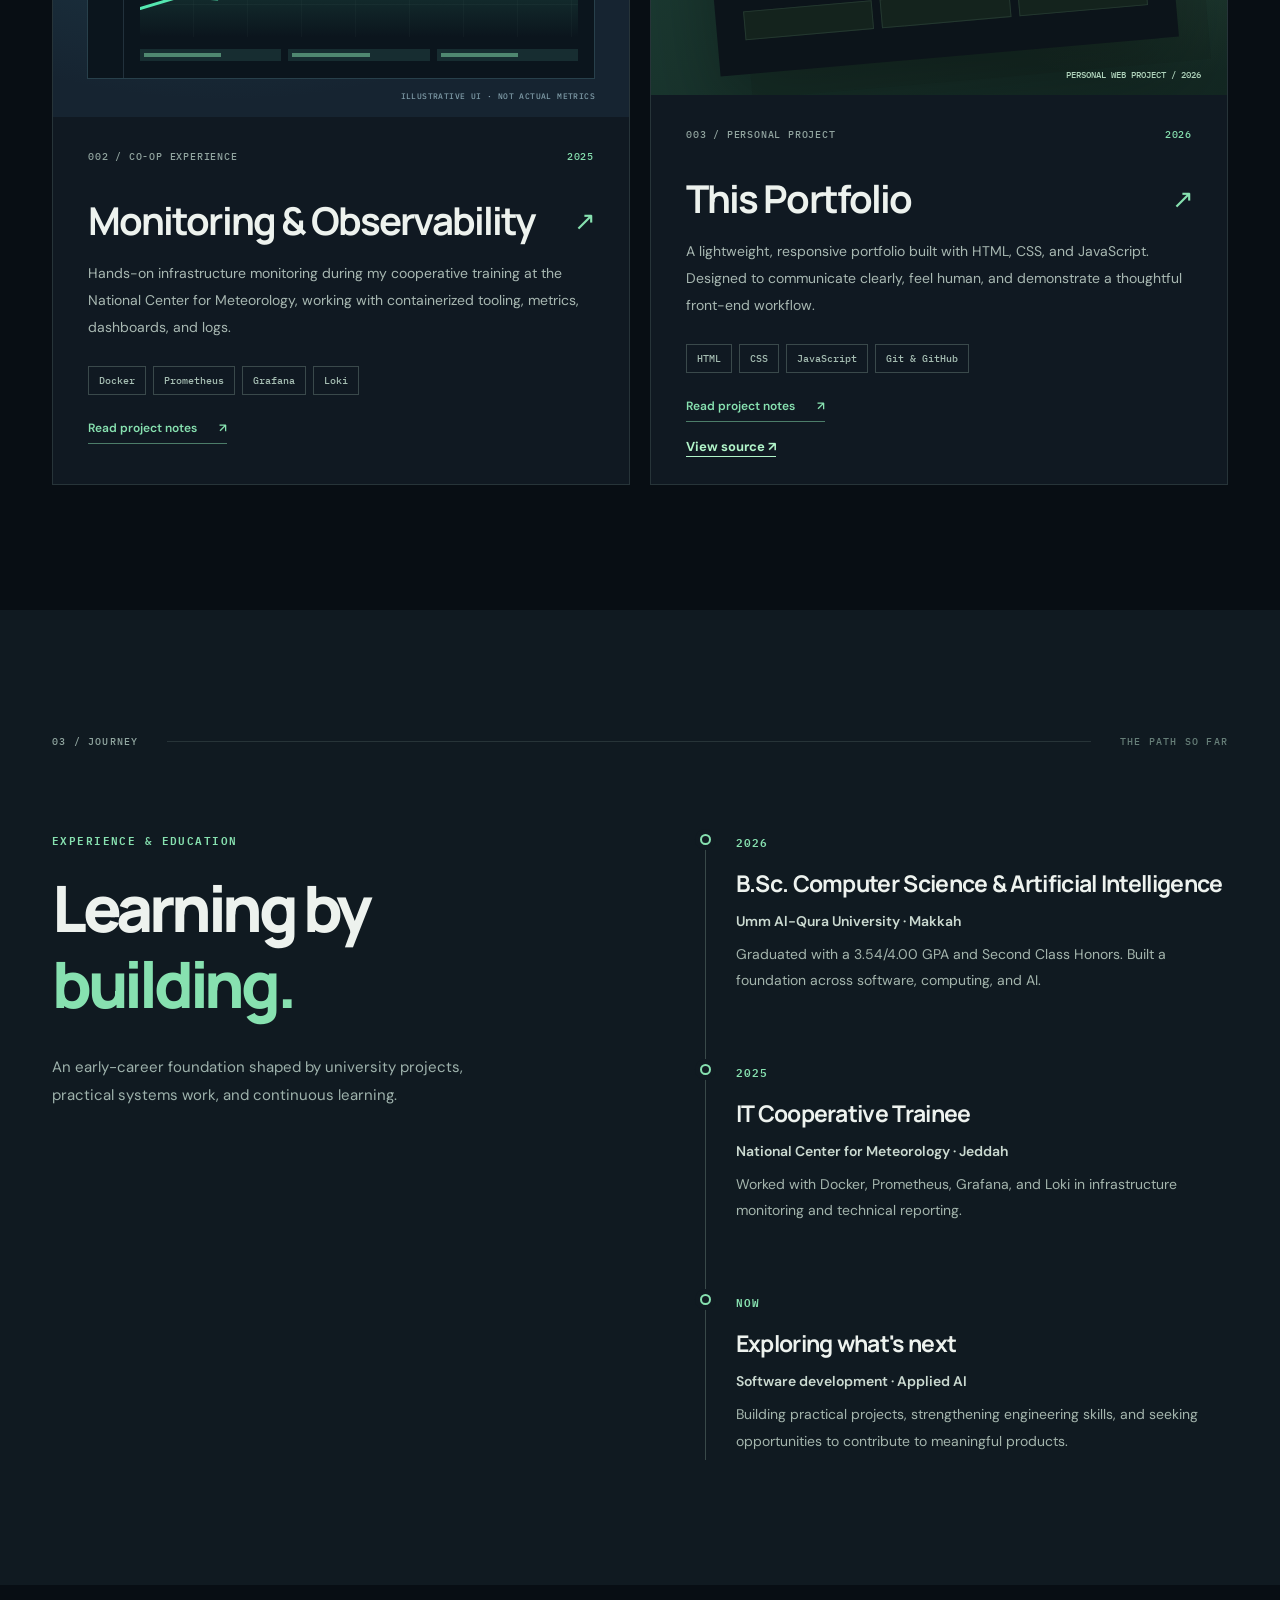
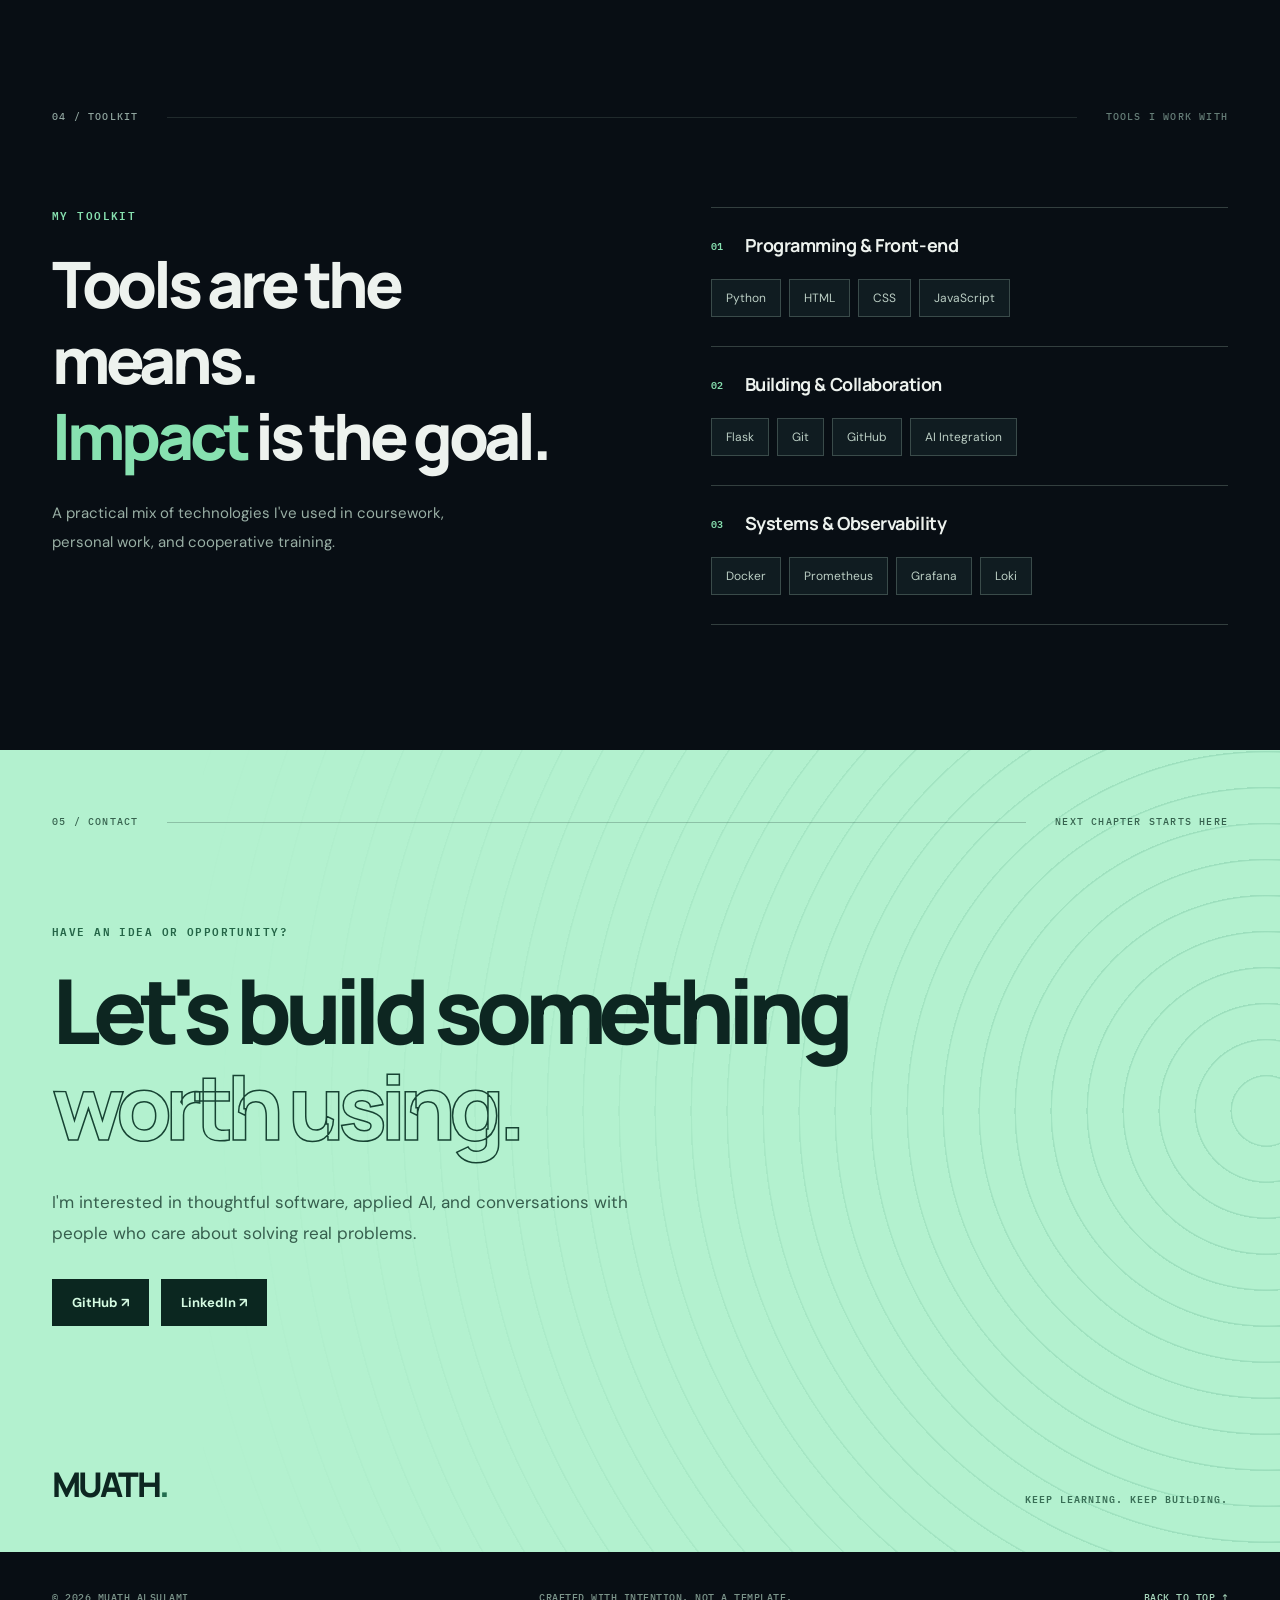
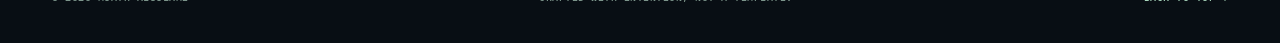
==== commit f19a70b4: "Support language changes in project dialogs" ====
--- a/index.html
+++ b/index.html
@@ -196,6 +196,6 @@
 
   <footer class="site-footer"><div class="container footer-inner"><span>© <span id="year">2026</span> MUATH ALSULAMI</span><span data-i18n="footerCrafted">CRAFTED WITH INTENTION, NOT A TEMPLATE.</span><a href="#home" aria-label="Back to top"><span data-i18n="backTop">BACK TO TOP</span> ↑</a></div></footer>
 
-  <dialog id="project-dialog" class="project-dialog" aria-labelledby="dialog-title"><div class="dialog-inner"><div class="dialog-top"><span class="dialog-kicker" data-i18n="dialogKicker">PROJECT NOTES</span><button type="button" class="dialog-close" id="dialog-close" aria-label="Close project details">×</button></div><h2 id="dialog-title"></h2><p id="dialog-description"></p><h3 data-i18n="dialogContribution">My contribution / context</h3><p id="dialog-contribution"></p><h3 data-i18n="dialogLearning">What it taught me</h3><p id="dialog-learning"></p><button type="button" class="dialog-done" id="dialog-done" data-i18n="dialogDone">Close notes</button></div></dialog>
+  <dialog id="project-dialog" class="project-dialog" aria-labelledby="dialog-title"><div class="dialog-inner"><div class="dialog-top"><span class="dialog-kicker" data-i18n="dialogKicker">PROJECT NOTES</span><div class="dialog-actions"><button class="lang-switch dialog-language" id="dialog-language" type="button" aria-label="عربي — switch language to Arabic">عربي <span aria-hidden="true">↗</span></button><button type="button" class="dialog-close" id="dialog-close" aria-label="Close project details">×</button></div></div><h2 id="dialog-title"></h2><p id="dialog-description"></p><h3 data-i18n="dialogContribution">My contribution / context</h3><p id="dialog-contribution"></p><h3 data-i18n="dialogLearning">What it taught me</h3><p id="dialog-learning"></p><button type="button" class="dialog-done" id="dialog-done" data-i18n="dialogDone">Close notes</button></div></dialog>
 </body>
 </html>
--- a/style.css
+++ b/style.css
@@ -273,3 +273,7 @@
 }
 
 html[dir="rtl"] .contact h2 em { color: #174333; -webkit-text-stroke: 0; }
+
+.dialog-actions { display: flex; align-items: center; gap: 16px; }
+.dialog-language { min-width: 44px; min-height: 44px; }
+.dialog-close { min-width: 44px; min-height: 44px; }
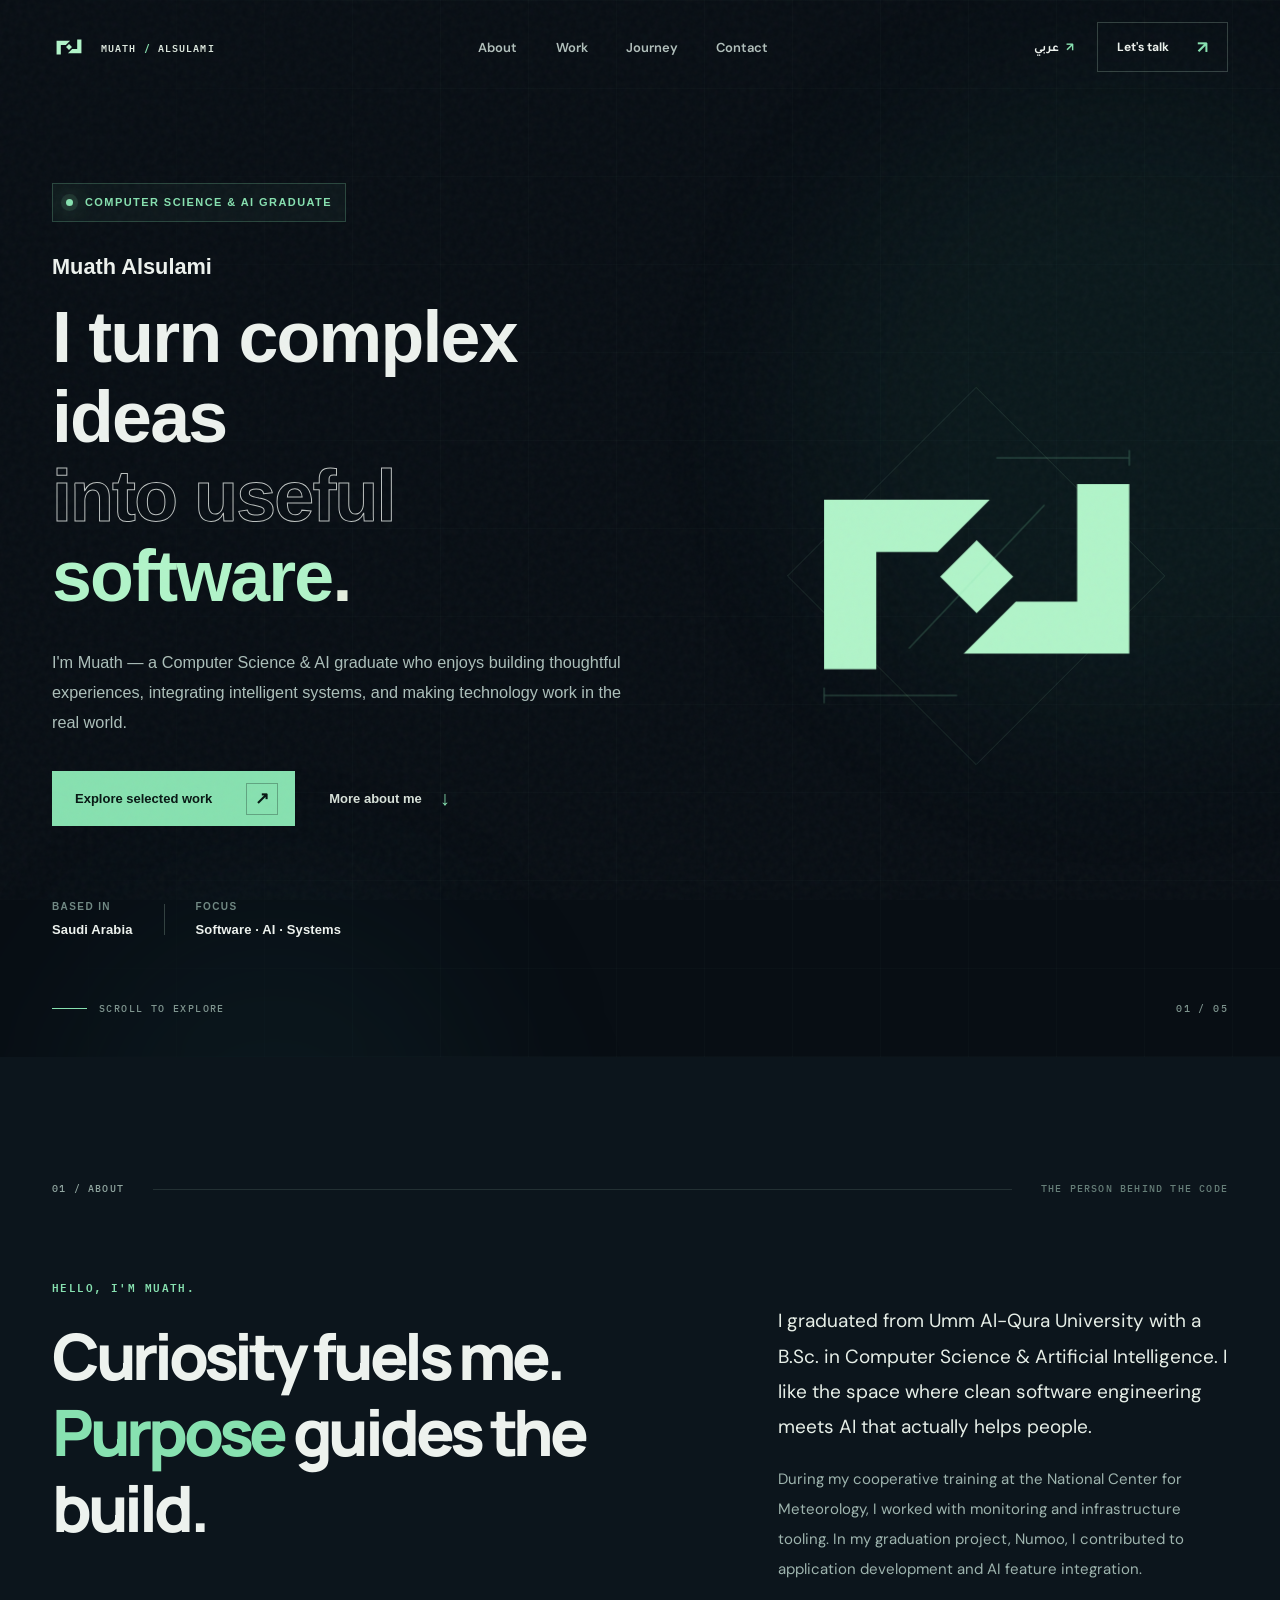
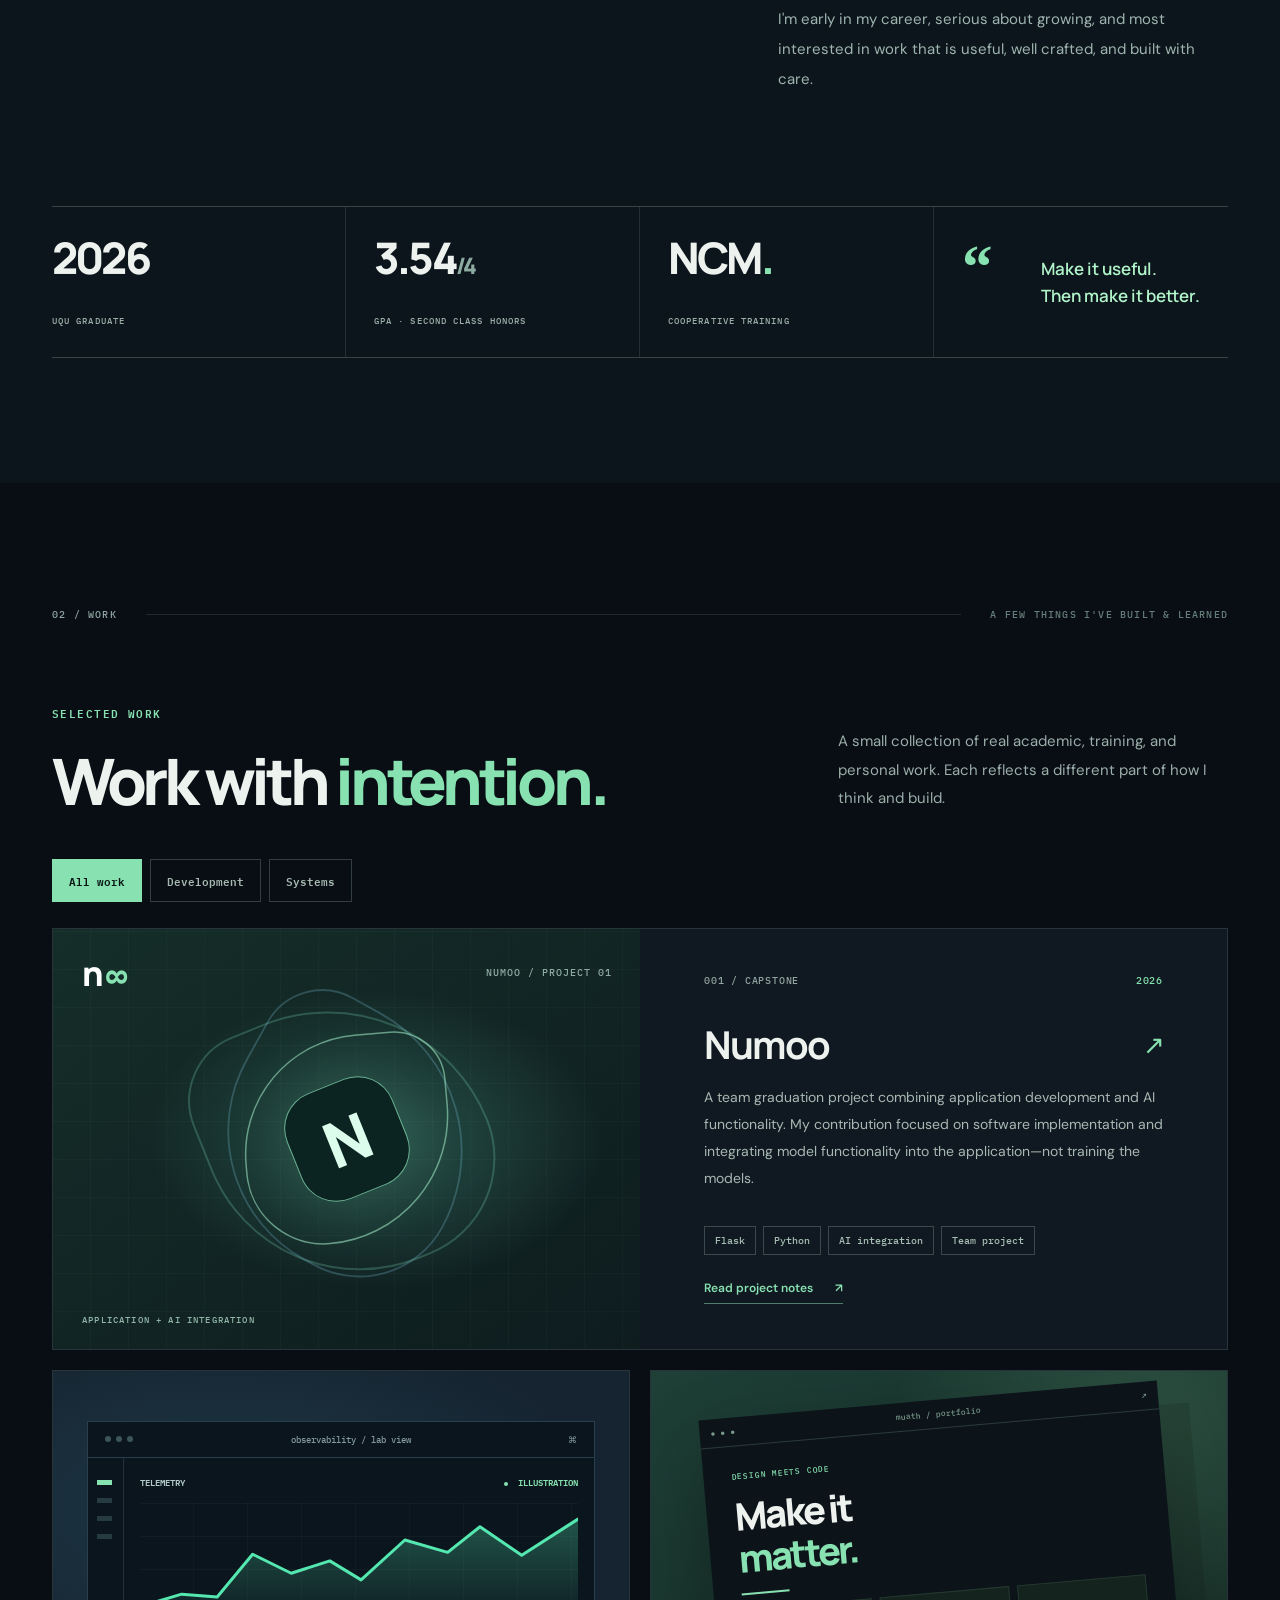
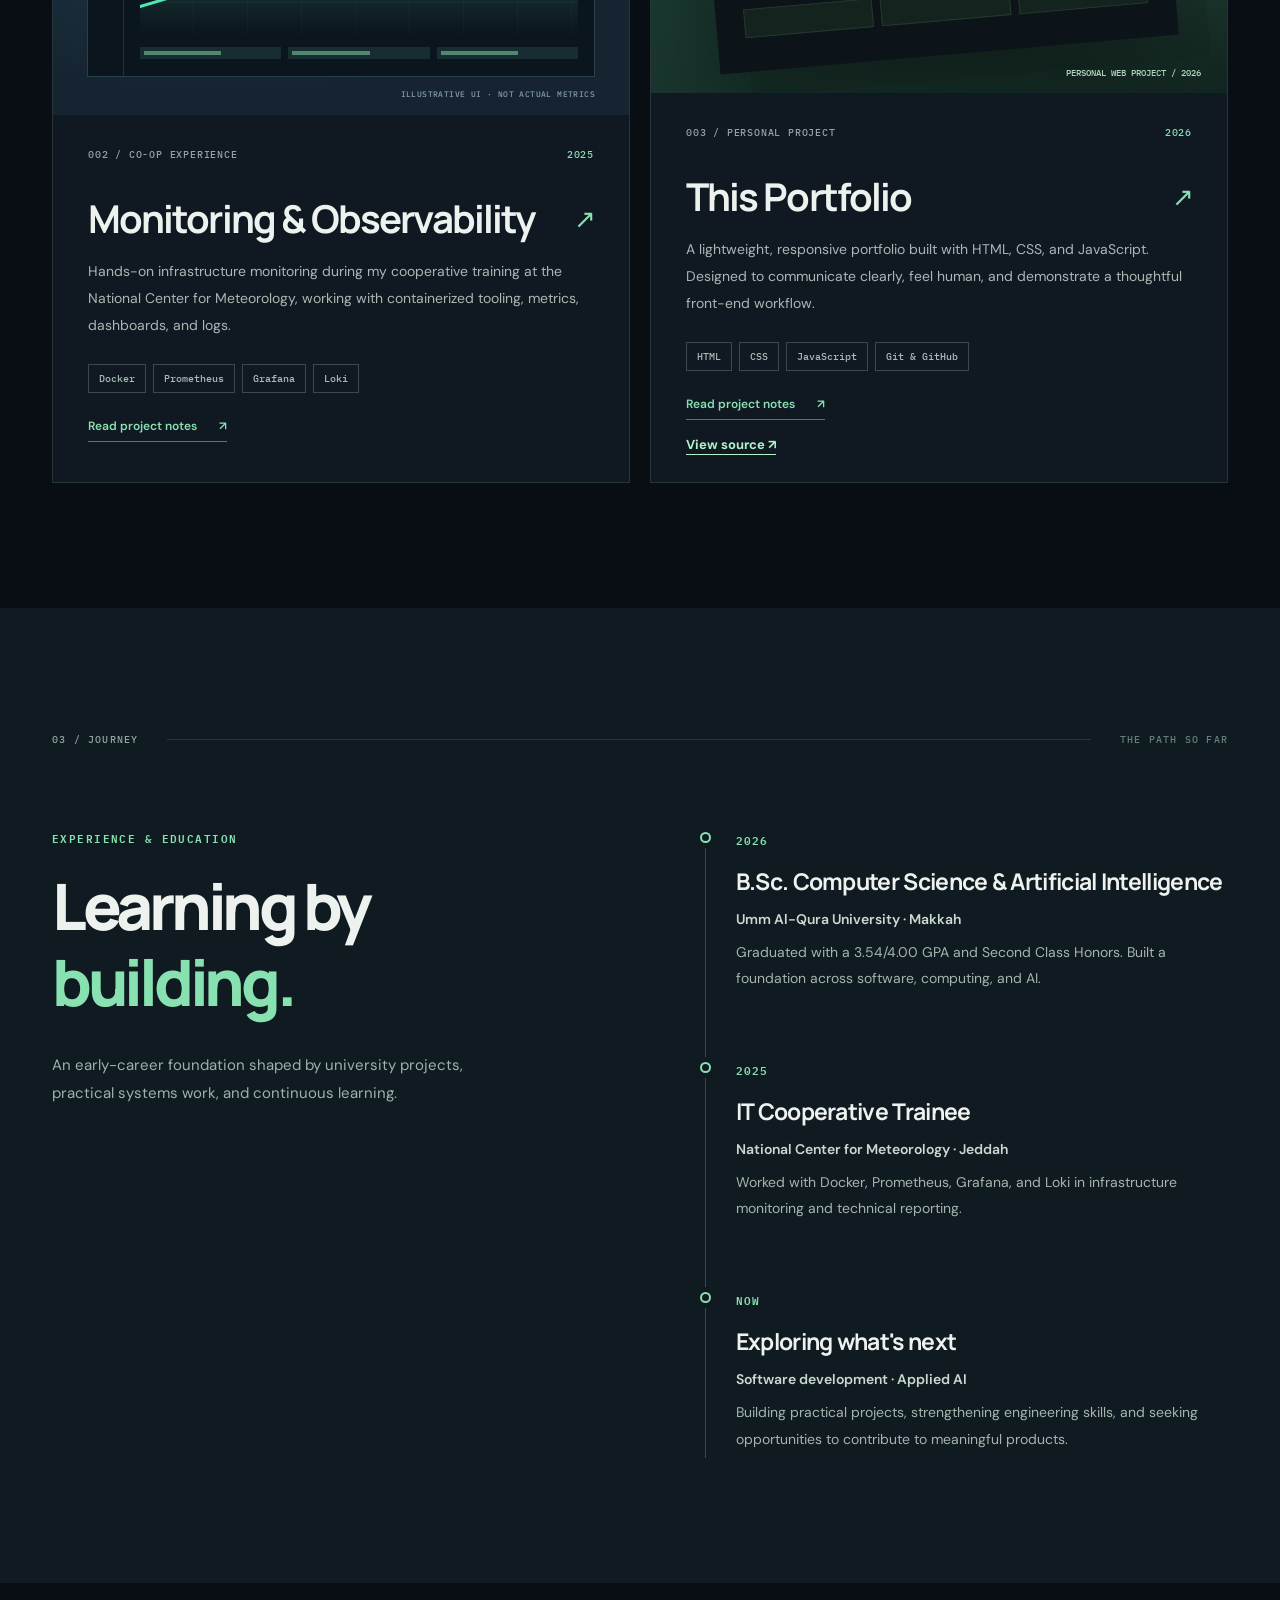
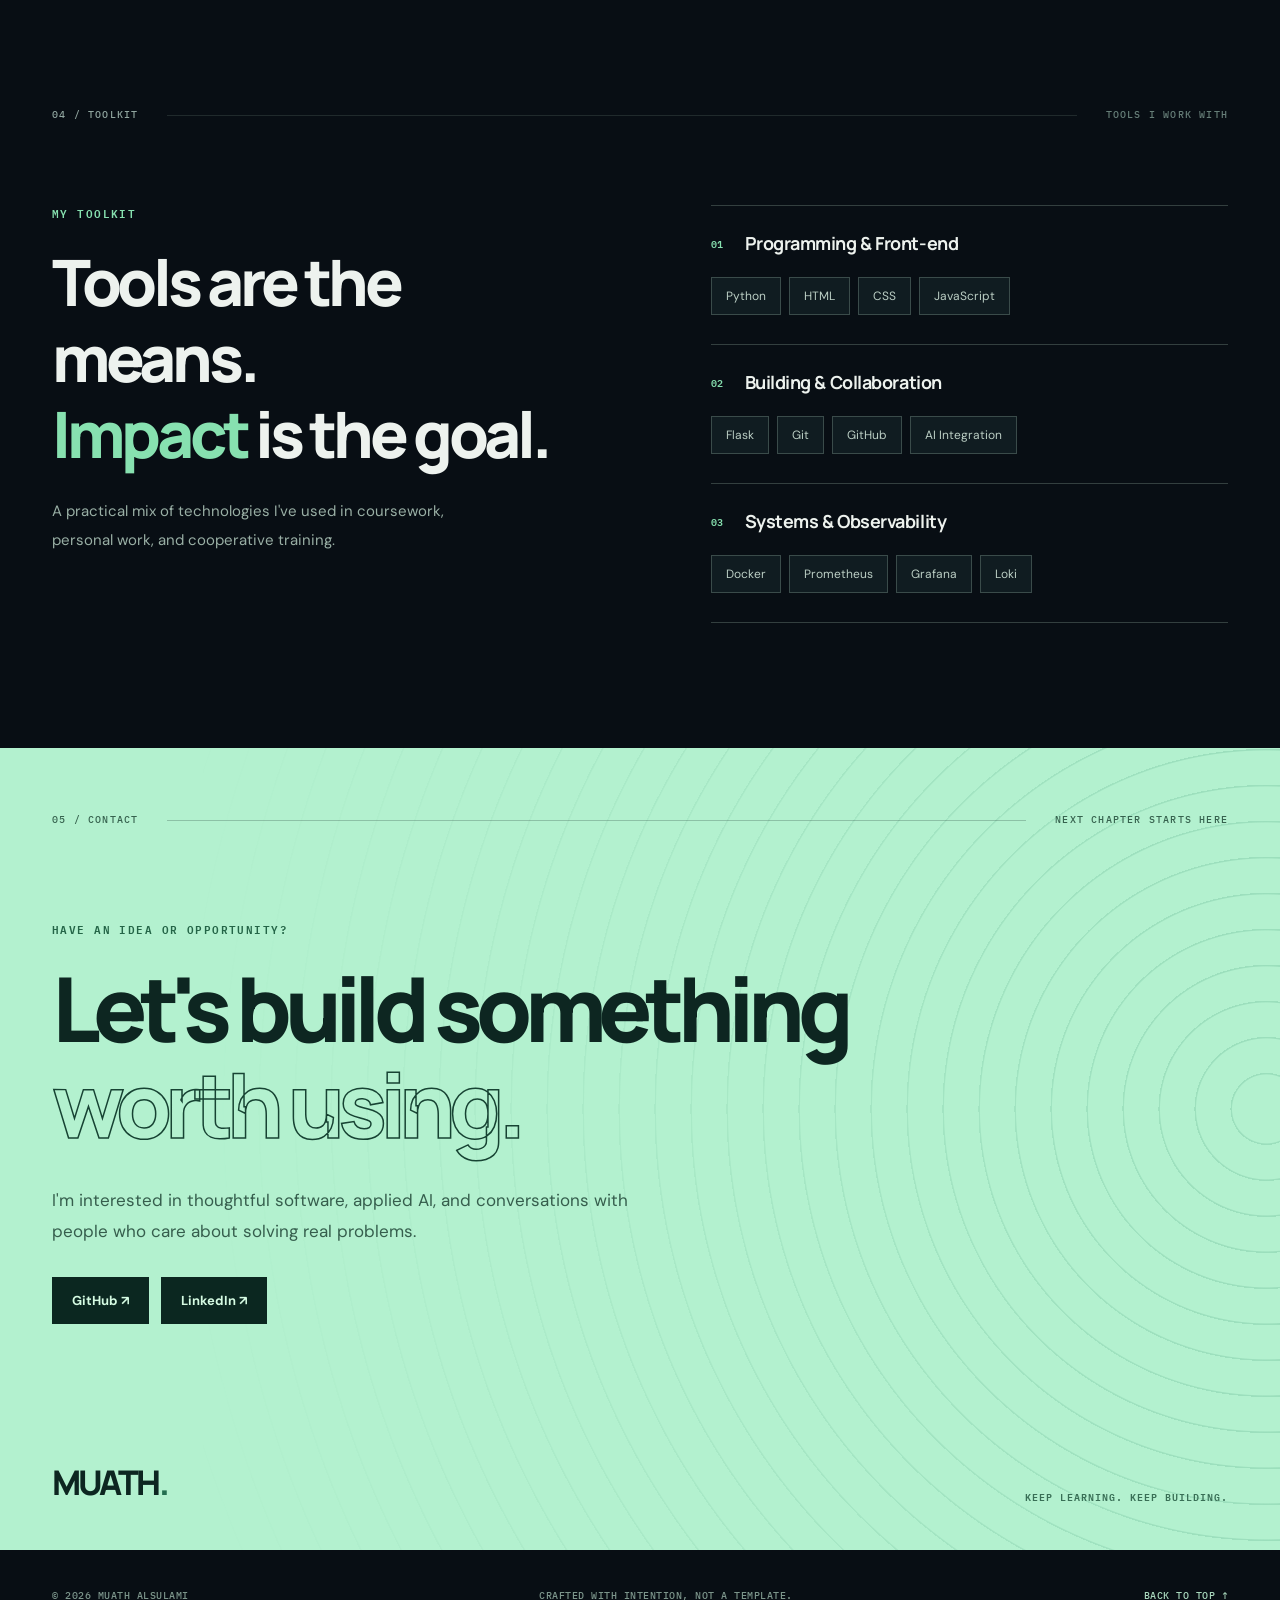
==== commit b6902245: "Propose interactive join identity" ====
--- a/index.html
+++ b/index.html
@@ -29,8 +29,8 @@
 
   <header class="site-header" id="top">
     <div class="container nav-shell">
-      <a href="#home" class="brand" aria-label="M. MUATH / ALSULAMI — back to home">
-        <span class="brand-symbol">M<span class="brand-spark">.</span></span>
+      <a href="#home" class="brand" aria-label="MUATH / ALSULAMI — back to home">
+        <svg class="brand-mark" viewBox="0 0 320 320" aria-hidden="true" focusable="false"><path d="M43 101h127l-40 40H83v90H43zM277 219H150l40-40h47V89h40zM160 132l28 28-28 28-28-28z"/></svg>
         <span class="brand-caption">MUATH <span>/</span> ALSULAMI</span>
       </a>
 
@@ -73,21 +73,7 @@
           </div>
         </div>
 
-        <div class="hero-art reveal" data-reveal-delay="2" aria-hidden="true">
-          <div class="art-glow"></div>
-          <div class="orbit orbit-outer"></div>
-          <div class="orbit orbit-middle"></div>
-          <div class="orbit orbit-inner"></div>
-          <div class="orbit-dashes"></div>
-          <div class="orbital-track"><span class="orbit-particle"></span></div>
-          <div class="art-center"><div class="art-center-ring"><span class="art-monogram">M<span>.</span></span><small>BUILD / LEARN / IMPROVE</small></div></div>
-          <div class="signal signal-one"><span class="signal-icon">&lt;/&gt;</span><span>SOFTWARE</span></div>
-          <div class="signal signal-two"><span class="signal-icon">✳</span><span>INTELLIGENCE</span></div>
-          <div class="signal signal-three"><span class="signal-icon">◈</span><span>SYSTEMS</span></div>
-
-          <div class="coordinates coordinates-two">DESIGNING FOR<br>THE REAL WORLD</div>
-          <span class="art-cross art-cross-one">+</span><span class="art-cross art-cross-two">+</span>
-        </div>
+        <div class="hero-art signature-art"><button class="signature-button" type="button" disabled aria-label="Explore the animated identity"><svg viewBox="0 0 320 320" role="presentation" focusable="false"><g class="mark-part part-a"><path d="M43 101h127l-40 40H83v90H43z"/></g><g class="mark-part part-b"><path d="M277 219H150l40-40h47V89h40z"/></g><g class="mark-part part-c"><path d="m160 132 28 28-28 28-28-28z"/></g><g class="mark-lines" fill="none"><path d="M43 251h102M175 69h102M108 215l104-110"/><path d="M43 245v12M277 63v12"/></g></svg></button></div>
       </div>
       <div class="container hero-bottom reveal">
         <span><span class="small-line"></span><span data-i18n="scrollToExplore">SCROLL TO EXPLORE</span></span>
--- a/style.css
+++ b/style.css
@@ -82,26 +82,6 @@
 .hero-meta strong { font-size: 13px; letter-spacing: .01em; font-weight: 600; }
 .meta-divider { width: 1px; height: 31px; background: var(--line-strong); }
 .hero-art { width: 100%; aspect-ratio: 1; max-width: 620px; margin-inline: auto; position: relative; transform-style: preserve-3d; }
-.art-glow { position: absolute; inset: 14%; border-radius: 50%; background: radial-gradient(circle, rgba(118,227,180,.09),transparent 67%); }
-.orbit { position: absolute; border: 1px solid rgba(140,207,177,.15); border-radius: 50%; inset: 5%; }
-.orbit-middle { inset: 18%; border-style: dashed; border-color: rgba(140,207,177,.24); animation: orbit-spin 80s linear infinite; }
-.orbit-inner { inset: 30%; border-color: rgba(160,237,188,.28); box-shadow: inset 0 0 45px rgba(140,207,177,.04); }
-.orbit-outer::before, .orbit-outer::after { content: ''; position: absolute; background: var(--green); border-radius: 50%; width: 5px; height: 5px; box-shadow: 0 0 15px var(--green); }
-.orbit-outer::before { top: 13%; left: 16%; } .orbit-outer::after { bottom: 19%; right: 13%; }
-.orbit-dashes { position: absolute; inset: -3%; border-radius: 50%; background: repeating-conic-gradient(from -15deg,rgba(153,226,186,.34) 0deg 1deg,transparent 1deg 20deg); mask-image: radial-gradient(transparent 69%,#000 69.1%,#000 69.5%,transparent 69.6%); opacity: .5; }
-.orbital-track { position: absolute; inset: 18%; border-radius: 50%; animation: orbit-spin 14s linear infinite; }
-.orbit-particle { position: absolute; width: 10px; height: 10px; border-radius: 50%; left: calc(50% - 5px); top: -5px; background: var(--green); box-shadow: 0 0 26px var(--green),0 0 55px rgba(135,225,176,.5); }
-.art-center { display: grid; place-items: center; position: absolute; inset: 32%; background: radial-gradient(circle at 40% 30%,#17382f,#0d1c1c 80%); border: 1px solid rgba(132,220,179,.37); border-radius: 50%; box-shadow: 0 20px 130px rgba(60,215,157,.11),inset 0 0 50px rgba(80,201,151,.07); }
-.art-center-ring { width: 87%; height: 87%; border: 1px solid rgba(135,225,176,.13); border-radius: 50%; display: flex; flex-direction: column; align-items: center; justify-content: center; gap: 7px; }
-.art-monogram { font: 800 clamp(72px,8vw,117px)/1 var(--font-display); letter-spacing: -.12em; margin-inline-start: -.1em; text-shadow: 0 0 55px rgba(146,231,184,.28); }
-.art-monogram span { color: var(--green); }
-.art-center small { font: 500 8px/1.3 var(--font-mono); color: #8db3a4; letter-spacing: .13em; }
-.signal { position: absolute; z-index: 3; display: flex; align-items: center; gap: 12px; padding: 12px 14px; font: 600 9px/1 var(--font-mono); letter-spacing: .1em; background: rgba(15,30,35,.92); border: 1px solid rgba(135,225,176,.26); box-shadow: 0 20px 60px rgba(0,0,0,.24); white-space: nowrap; animation: hover-float 7s ease-in-out infinite; }
-.signal-icon { width: 28px; height: 28px; display: grid; place-items: center; background: rgba(135,225,176,.1); font: 600 13px var(--font-mono); color: var(--green); }
-.signal-one { top: 16%; left: -1%; }.signal-two { top: 36%; right: -3%; animation-delay: -2s; }.signal-three { bottom: 13%; left: 8%; animation-delay: -4s; }
-.coordinates { position: absolute; font: 500 9px/1.9 var(--font-mono); color: #718d86; letter-spacing: .12em; }
-.coordinates-one { right: 13%; top: 8%; }.coordinates-two { right: 7%; bottom: 10%; text-align: end; }
-.art-cross { position: absolute; color: var(--green); font: 20px var(--font-mono); opacity: .4; }.art-cross-one { left: 12%; top: 55%; }.art-cross-two { right: 21%; bottom: 28%; }
 .hero-bottom { display: flex; justify-content: space-between; color: #7f958f; font: 500 10px var(--font-mono); letter-spacing: .14em; }
 .hero-bottom > span:first-child { display: flex; align-items: center; gap: 12px; }.small-line { display: inline-block; width: 35px; height: 1px; background: var(--green); }
 .section { padding-block: 125px; }
@@ -192,10 +172,7 @@
 .site-footer { background: var(--bg); }.footer-inner { min-height: 91px; display: flex; align-items: center; justify-content: space-between; gap: 20px; font: 500 10px var(--font-mono); color: #7c958b; letter-spacing: .05em; }.footer-inner a { color: #a9d8bd; transition: .2s; }.footer-inner a:hover { color: var(--green); }
 .project-dialog { width: min(660px,calc(100% - 30px)); max-height: calc(100dvh - 50px); overflow: auto; padding: 0; border: 1px solid rgba(135,225,176,.37); background: #121f25; color: var(--text); box-shadow: 0 35px 100px rgba(0,0,0,.55); }.project-dialog::backdrop { background: rgba(0,6,9,.83); -webkit-backdrop-filter: blur(9px); backdrop-filter: blur(9px); }.dialog-inner { padding: clamp(26px,5vw,50px); }.dialog-top { display: flex; align-items: center; justify-content: space-between; }.dialog-kicker { color: var(--green); font: 500 11px var(--font-mono); letter-spacing: .1em; }.dialog-close { border: 1px solid var(--line-strong); width: 40px; height: 40px; font-size: 28px; color: var(--text); background: transparent; }.dialog-inner h2 { font: 800 clamp(29px,4vw,41px)/1.2 var(--font-display); letter-spacing: -.05em; margin: 25px 0 18px; }.dialog-inner h3 { color: var(--green); font-size: 14px; margin: 27px 0 8px; }.dialog-inner p { color: #b5c8bc; line-height: 1.9; font-size: 14px; }.dialog-done { margin-top: 23px; border: 0; background: var(--green); color: #0d2016; padding: 12px 24px; font-weight: 700; }
 .reveal { opacity: 1; transform: none; }[data-reveal-delay="1"] { transition-delay: .09s; }[data-reveal-delay="2"] { transition-delay: .18s; }[data-reveal-delay="3"] { transition-delay: .27s; }[data-reveal-delay="4"] { transition-delay: .36s; }
-@keyframes orbit-spin { to { transform: rotate(360deg); } }
 @keyframes breathe { 50% { box-shadow: 0 0 0 8px rgba(135,225,176,.05),0 0 26px var(--green); } }
-@keyframes hover-float { 50% { transform: translateY(-10px); } }
-
 html[dir="rtl"] body { font-family: 'Tajawal', var(--font-body); }
 html[dir="rtl"] .hero-title,html[dir="rtl"] .big-statement,html[dir="rtl"] .section-display,html[dir="rtl"] .contact h2 { font-family: 'Tajawal', var(--font-display); letter-spacing: -.045em; }
 html[dir="rtl"] .hero-title { line-height: 1.22; }
@@ -210,7 +187,7 @@
 @media (min-width: 1700px) { .hero { min-height: 850px; } }
 @media (max-width: 1120px) {
   .container { width: calc(100% - 70px); }
-  .hero-content { grid-template-columns: 1.13fr .87fr; }.hero-title { font-size: clamp(48px,5.7vw,75px); }.signal { font-size: 7px; padding: 9px; }.signal-icon { width: 20px; height: 20px; font-size: 10px; }
+  .hero-content { grid-template-columns: 1.13fr .87fr; }.hero-title { font-size: clamp(48px,5.7vw,75px); }
   .brand-caption { display: none; }.site-nav { gap: 21px; }.nav-shell { min-height: 82px; }
   .facts-grid { grid-template-columns: repeat(2,1fr); }.fact:nth-child(2) { border-inline-end: 0; }.fact:nth-child(-n+2) { border-bottom: 1px solid var(--line); }.fact:nth-child(3) { padding-inline-start: 0; }
   .project-info { padding: 29px 26px; }.project-card--numoo .project-info { padding: 30px; }
@@ -227,7 +204,7 @@
 }
 @media (max-width: 530px) {
   .container { width: calc(100% - 34px); }.brand-symbol { font-size: 28px; }.lang-switch { font-size: 12px; }
-  .hero { padding-top: 113px; }.hero-eyebrow { padding: 8px 10px; font-size: 9px; margin-bottom: 26px; }.hero-title { font-size: clamp(36px,9.3vw,53px); letter-spacing: -.02em; }.hero-lead { font-size: 14px; line-height: 1.75; }.hero-buttons { gap: 9px; }.button { min-height: 49px; }.button-primary { padding: 0 11px 0 15px; gap: 15px; }.button-quiet { padding: 0 8px; gap: 8px; }.hero-meta { gap: 17px; }.hero-meta strong { font-size: 11px; }.meta-label { font-size: 9px; }.hero-art { width: 100%; margin-inline: auto; }.signal-one { left: 1%; }.signal-two { right: 2%; }.signal-three { left: 10%; }.signal { font-size: 7px; gap: 5px; }.coordinates { font-size: 7px; }.art-center small { font-size: 6px; }.hero-bottom { font-size: 8px; }.hero-scroll-num { display: none; }
+  .hero { padding-top: 113px; }.hero-eyebrow { padding: 8px 10px; font-size: 9px; margin-bottom: 26px; }.hero-title { font-size: clamp(36px,9.3vw,53px); letter-spacing: -.02em; }.hero-lead { font-size: 14px; line-height: 1.75; }.hero-buttons { gap: 9px; }.button { min-height: 49px; }.button-primary { padding: 0 11px 0 15px; gap: 15px; }.button-quiet { padding: 0 8px; gap: 8px; }.hero-meta { gap: 17px; }.hero-meta strong { font-size: 11px; }.meta-label { font-size: 9px; }.hero-art { width: 100%; margin-inline: auto; }.hero-bottom { font-size: 8px; }.hero-scroll-num { display: none; }
   .section-top { margin-bottom: 43px; }.section-index { font-size: 9px; }.section { padding-block: 74px; }.big-statement,.section-display { font-size: clamp(34px,9vw,48px); }.about-details p,.about-details .intro-paragraph { font-size: 14px; }.facts-grid { grid-template-columns: repeat(2,minmax(0,1fr)); }.fact { padding: 21px 14px; min-height: 132px; }.fact-value { font-size: 36px; }.fact-label { font-size: 8px; }.fact-quote { font-size: 12px; }.quote-mark { font-size: 36px; }
   .project-card--numoo .project-visual { min-height: 275px; }.numoo-compose { scale: .78; }.project-visual { min-height: 290px; }.visual-monitoring { padding: 40px 20px; }.dashboard-art { height: 190px; }.linegraph { height: 107px; }.visual-topline { left: 20px; right: 20px; font-size: 8px; }.project-info,.project-card--numoo .project-info { padding: 26px 21px; }.project-info h3 { font-size: 27px; }.project-info > p { font-size: 13px; }.tags span { font-size: 9px; }.filters .filter { padding: 10px 11px; font-size: 10px; }
   .timeline-item h3 { font-size: 20px; }.skill-group-title h3 { font-size: 16px; }.contact-wrap { padding-block: 55px 29px; }.contact-top { margin-bottom: 75px; }.contact h2 { font-size: clamp(45px,11vw,63px); }.contact-content > p:not(.section-kicker) { font-size: 15px; }.contact-footer { align-items: flex-start; flex-direction: column; gap: 18px; }.footer-inner { padding-block: 25px; display: flex; align-items: flex-start; flex-wrap: wrap; font-size: 9px; }.footer-inner > span:nth-child(2) { display: none; }
@@ -236,8 +213,7 @@
   *, *::before, *::after { animation-duration: .01ms !important; animation-iteration-count: 1 !important; transition-duration: .01ms !important; scroll-behavior: auto !important; }
   .reveal { opacity: 1; transform: none; }
 }
-/* Tiny depth response on desktop pointer movement */
-.art-center { transform: translate(var(--parallax-x, 0px), var(--parallax-y, 0px)); transition: transform .3s ease-out; }
+
 .contact-empty[hidden] { display: none !important; }
 
 /* Progressive enhancement: content remains visible if JavaScript is unavailable. */
@@ -277,3 +253,40 @@
 .dialog-actions { display: flex; align-items: center; gap: 16px; }
 .dialog-language { min-width: 44px; min-height: 44px; }
 .dialog-close { min-width: 44px; min-height: 44px; }
+
+/* Identity: the join mark. */
+.signature-art { display:grid; place-items:center; isolation:isolate; }
+.signature-art::before { content:''; position:absolute; inset:12%; border:1px solid rgba(177,244,201,.16); transform:rotate(45deg) scale(.7); pointer-events:none; }
+.signature-button { position:relative; display:grid; place-items:center; width:min(83%,460px); aspect-ratio:1; border:0; padding:0; background:transparent; color:#b1f4c9; cursor:pointer; }
+.signature-button:disabled { cursor:default; }
+.signature-button svg { width:100%; overflow:visible; }
+.mark-part { fill:currentColor; transform-box:fill-box; transform-origin:center; transition:transform .5s cubic-bezier(.2,.7,.2,1); }
+.part-a { transform:translate(calc(var(--mx,0px) * -.7),calc(var(--my,0px) * -.7)); }
+.part-b { transform:translate(calc(var(--mx,0px) * .7),calc(var(--my,0px) * .7)); }
+.part-c { transform:translate(calc(var(--mx,0px) * .18),calc(var(--my,0px) * .18)); }
+.mark-lines { stroke:#87e1b0; stroke-width:1; opacity:.26; transition:opacity .4s; }
+.signature-button:hover .mark-lines,.signature-button:focus-visible .mark-lines { opacity:.75; }
+.signature-button.is-revealed .part-a { transform:translate(-20px,-20px); }
+.signature-button.is-revealed .part-b { transform:translate(20px,20px); }
+.signature-button.is-revealed .part-c { transform:rotate(45deg) scale(.72); }
+@media(prefers-reduced-motion:no-preference){@keyframes identity-a {from{translate:-48px -48px;opacity:.05}to{translate:0 0;opacity:1}} @keyframes identity-b {from{translate:48px 48px;opacity:.05}to{translate:0 0;opacity:1}} @keyframes identity-c {from{scale:.35;opacity:0}to{scale:1;opacity:1}} .part-a{animation:identity-a 1.3s .12s both cubic-bezier(.2,.65,.2,1)} .part-b{animation:identity-b 1.3s .12s both cubic-bezier(.2,.65,.2,1)} .part-c{animation:identity-c .8s .7s both cubic-bezier(.2,.65,.2,1)} }
+@media(prefers-reduced-motion:reduce){.mark-part{transform:none!important;transition:none}.mark-lines{transition:none}}
+
+.brand-mark { width: 34px; height: 34px; flex: none; fill: var(--green-strong); }
+@media (max-width:530px) { .brand-mark { width:30px; height:30px; } }
+/* On phones, bring the mark into the first screen without hiding the profile details. */
+@media (max-width: 530px) {
+  .hero-copy { display: contents; }
+  .hero-content { gap: 0; }
+  .hero-art.signature-art { order: 1; width: min(63%, 240px); margin: 24px auto 10px; }
+  .hero-meta { order: 2; margin-top: 16px; }
+  .hero-bottom { margin-top: 28px; }
+}
+/* Stable system typography keeps the first screen still while optional web fonts load. */
+html[dir] .hero .hero-title,
+html[dir] .hero .hero-name,
+html[dir] .hero .hero-lead,
+html[dir] .hero .hero-eyebrow,
+html[dir] .hero .hero-meta,
+html[dir] .hero .meta-label,
+html[dir] .hero .button { font-family: Arial, sans-serif; }
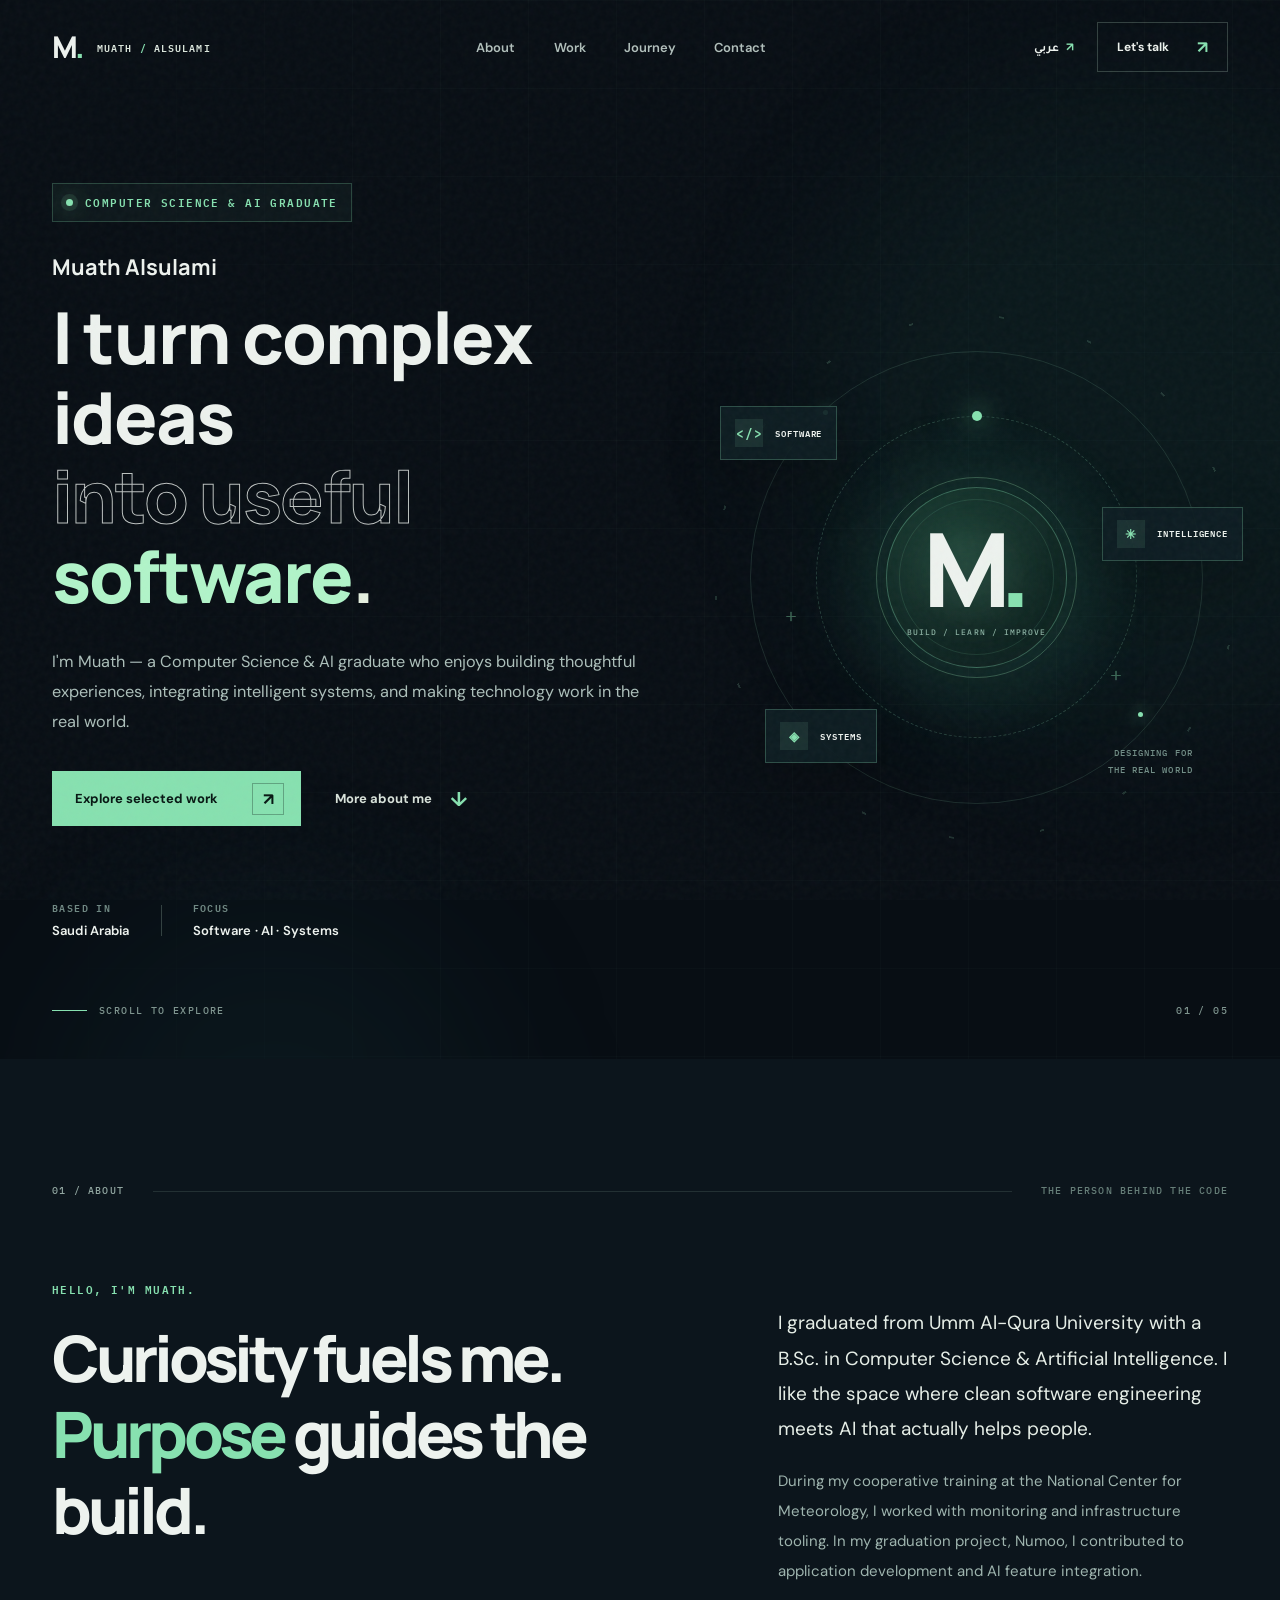
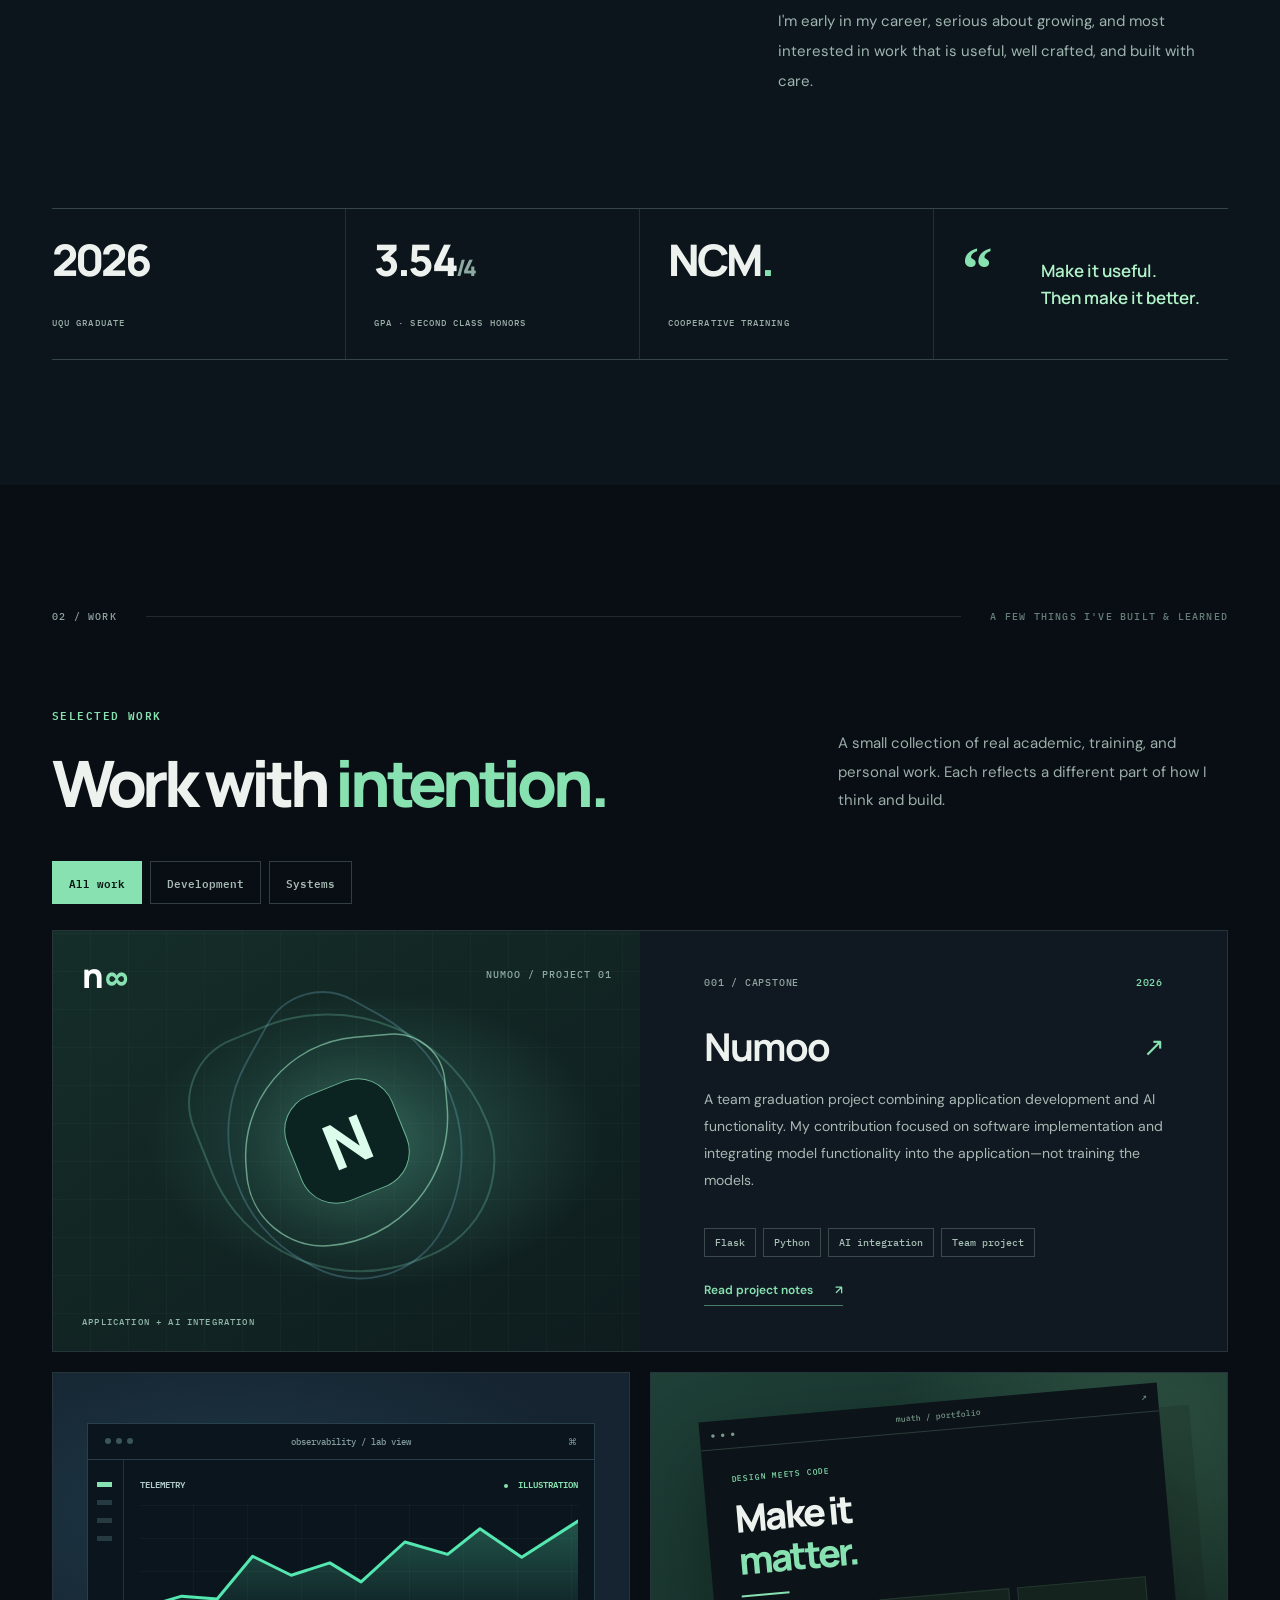
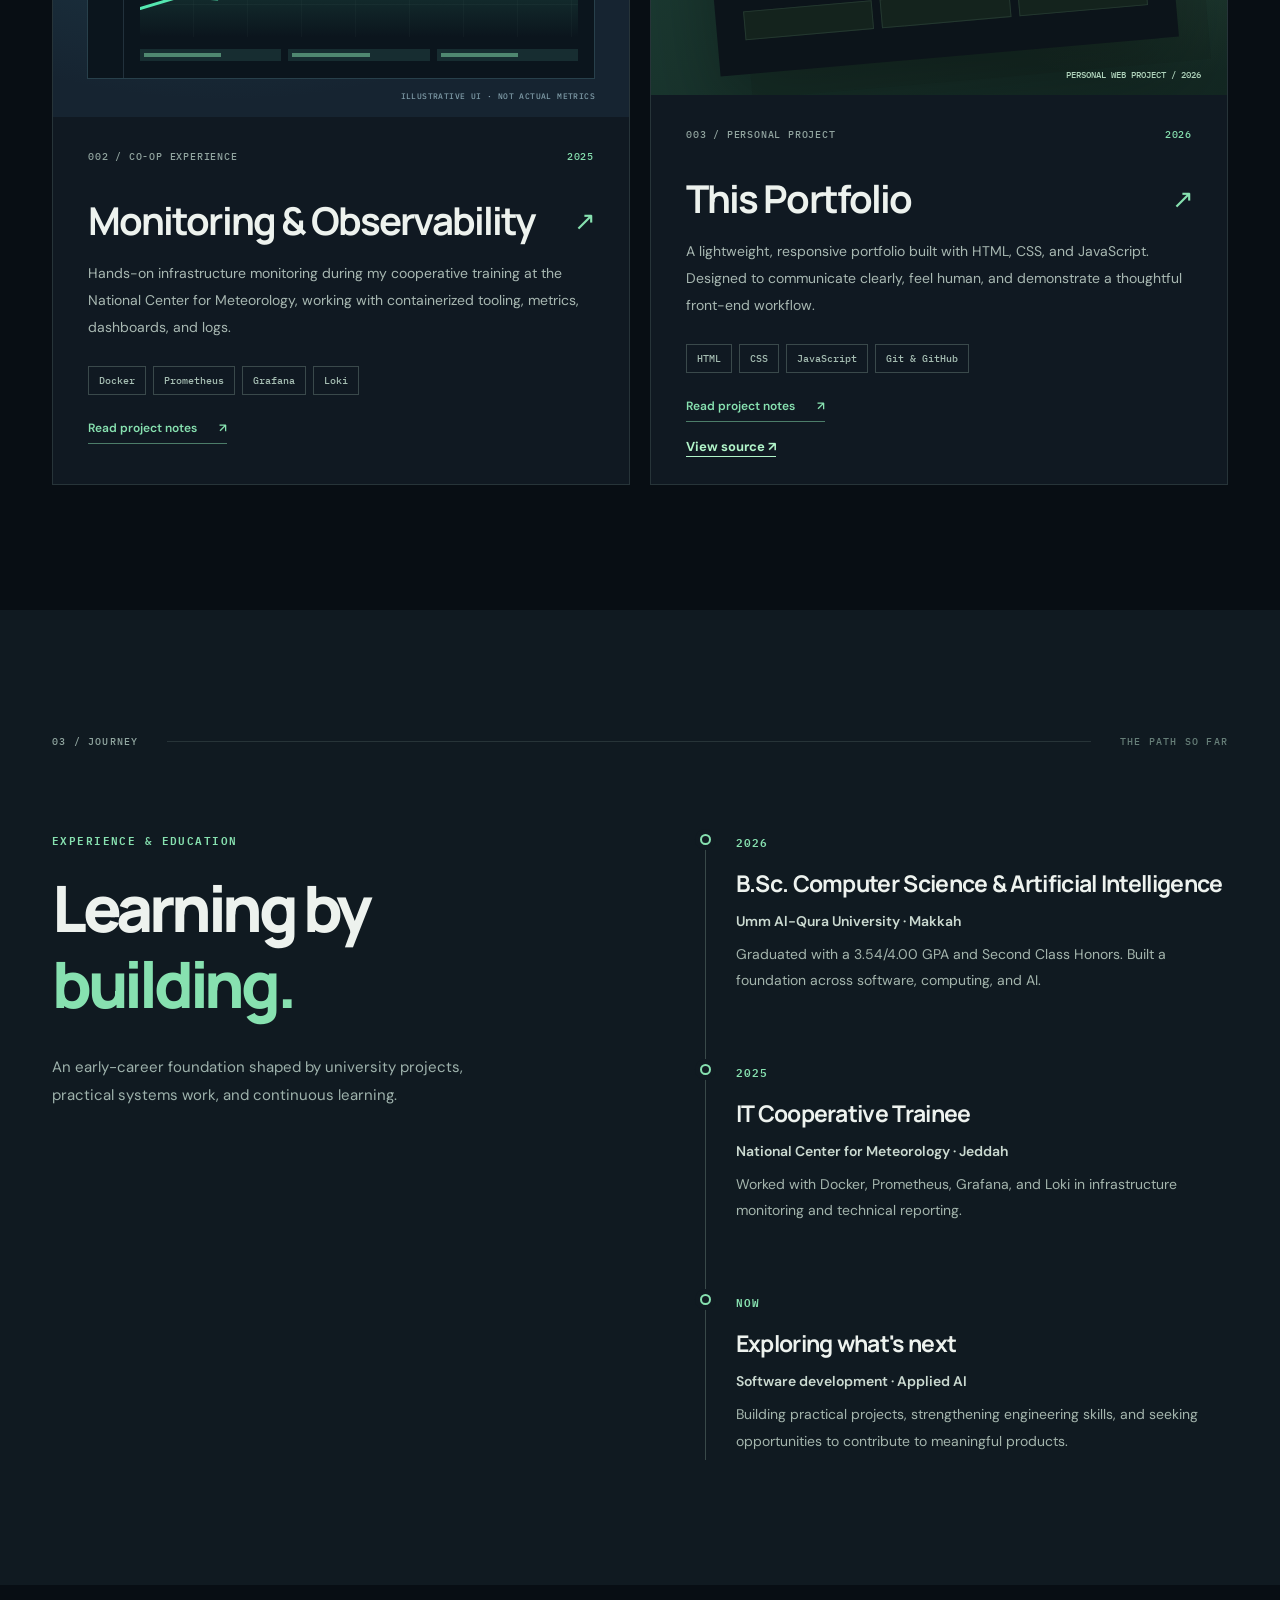
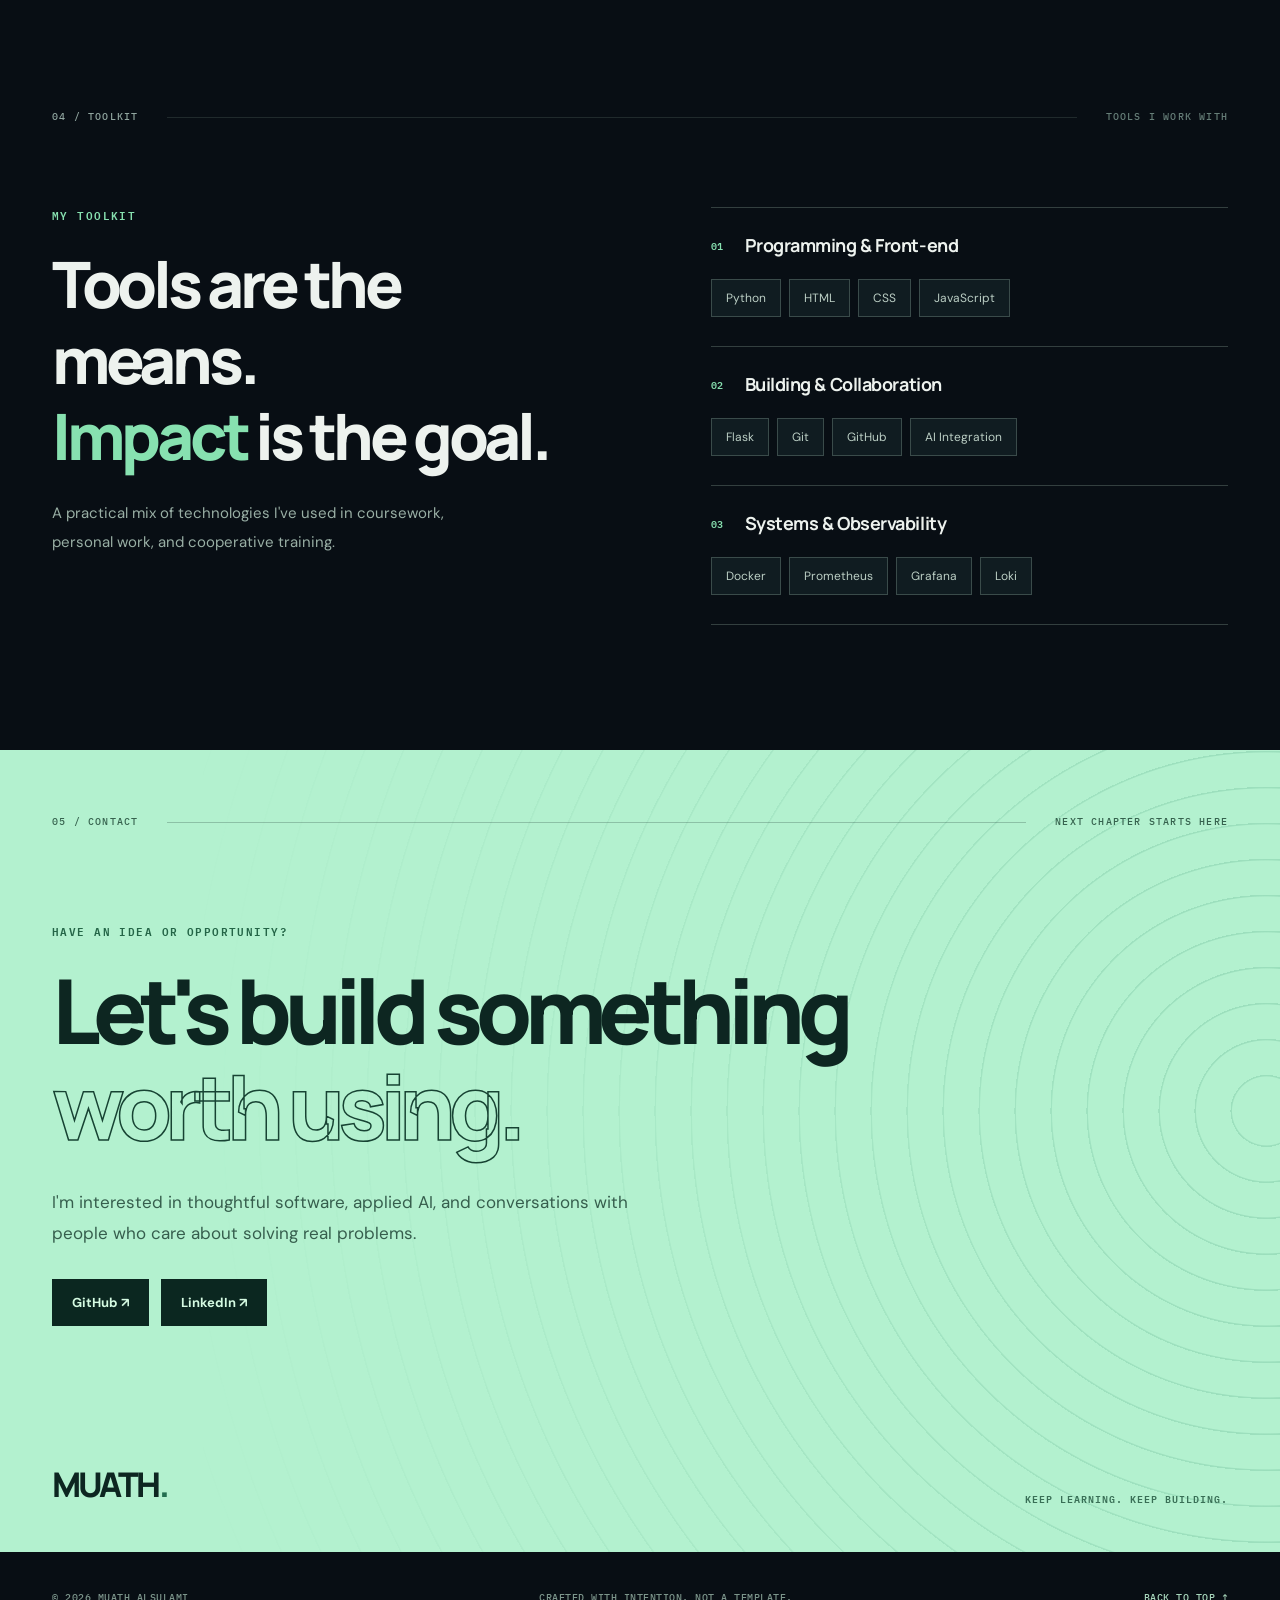
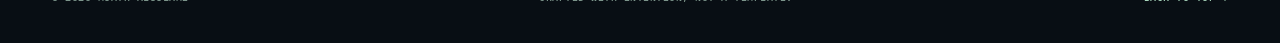
==== commit c85d84d2: "Explore interactive identity directions" ====
--- a/index.html
+++ b/index.html
@@ -29,8 +29,8 @@
 
   <header class="site-header" id="top">
     <div class="container nav-shell">
-      <a href="#home" class="brand" aria-label="MUATH / ALSULAMI — back to home">
-        <svg class="brand-mark" viewBox="0 0 320 320" aria-hidden="true" focusable="false"><path d="M43 101h127l-40 40H83v90H43zM277 219H150l40-40h47V89h40zM160 132l28 28-28 28-28-28z"/></svg>
+      <a href="#home" class="brand" aria-label="M. MUATH / ALSULAMI — back to home">
+        <span class="brand-symbol">M<span class="brand-spark">.</span></span>
         <span class="brand-caption">MUATH <span>/</span> ALSULAMI</span>
       </a>
 
@@ -73,7 +73,21 @@
           </div>
         </div>
 
-        <div class="hero-art signature-art"><button class="signature-button" type="button" disabled aria-label="Explore the animated identity"><svg viewBox="0 0 320 320" role="presentation" focusable="false"><g class="mark-part part-a"><path d="M43 101h127l-40 40H83v90H43z"/></g><g class="mark-part part-b"><path d="M277 219H150l40-40h47V89h40z"/></g><g class="mark-part part-c"><path d="m160 132 28 28-28 28-28-28z"/></g><g class="mark-lines" fill="none"><path d="M43 251h102M175 69h102M108 215l104-110"/><path d="M43 245v12M277 63v12"/></g></svg></button></div>
+        <div class="hero-art reveal" data-reveal-delay="2" aria-hidden="true">
+          <div class="art-glow"></div>
+          <div class="orbit orbit-outer"></div>
+          <div class="orbit orbit-middle"></div>
+          <div class="orbit orbit-inner"></div>
+          <div class="orbit-dashes"></div>
+          <div class="orbital-track"><span class="orbit-particle"></span></div>
+          <div class="art-center"><div class="art-center-ring"><span class="art-monogram">M<span>.</span></span><small>BUILD / LEARN / IMPROVE</small></div></div>
+          <div class="signal signal-one"><span class="signal-icon">&lt;/&gt;</span><span>SOFTWARE</span></div>
+          <div class="signal signal-two"><span class="signal-icon">✳</span><span>INTELLIGENCE</span></div>
+          <div class="signal signal-three"><span class="signal-icon">◈</span><span>SYSTEMS</span></div>
+
+          <div class="coordinates coordinates-two">DESIGNING FOR<br>THE REAL WORLD</div>
+          <span class="art-cross art-cross-one">+</span><span class="art-cross art-cross-two">+</span>
+        </div>
       </div>
       <div class="container hero-bottom reveal">
         <span><span class="small-line"></span><span data-i18n="scrollToExplore">SCROLL TO EXPLORE</span></span>
--- a/style.css
+++ b/style.css
@@ -82,6 +82,26 @@
 .hero-meta strong { font-size: 13px; letter-spacing: .01em; font-weight: 600; }
 .meta-divider { width: 1px; height: 31px; background: var(--line-strong); }
 .hero-art { width: 100%; aspect-ratio: 1; max-width: 620px; margin-inline: auto; position: relative; transform-style: preserve-3d; }
+.art-glow { position: absolute; inset: 14%; border-radius: 50%; background: radial-gradient(circle, rgba(118,227,180,.09),transparent 67%); }
+.orbit { position: absolute; border: 1px solid rgba(140,207,177,.15); border-radius: 50%; inset: 5%; }
+.orbit-middle { inset: 18%; border-style: dashed; border-color: rgba(140,207,177,.24); animation: orbit-spin 80s linear infinite; }
+.orbit-inner { inset: 30%; border-color: rgba(160,237,188,.28); box-shadow: inset 0 0 45px rgba(140,207,177,.04); }
+.orbit-outer::before, .orbit-outer::after { content: ''; position: absolute; background: var(--green); border-radius: 50%; width: 5px; height: 5px; box-shadow: 0 0 15px var(--green); }
+.orbit-outer::before { top: 13%; left: 16%; } .orbit-outer::after { bottom: 19%; right: 13%; }
+.orbit-dashes { position: absolute; inset: -3%; border-radius: 50%; background: repeating-conic-gradient(from -15deg,rgba(153,226,186,.34) 0deg 1deg,transparent 1deg 20deg); mask-image: radial-gradient(transparent 69%,#000 69.1%,#000 69.5%,transparent 69.6%); opacity: .5; }
+.orbital-track { position: absolute; inset: 18%; border-radius: 50%; animation: orbit-spin 14s linear infinite; }
+.orbit-particle { position: absolute; width: 10px; height: 10px; border-radius: 50%; left: calc(50% - 5px); top: -5px; background: var(--green); box-shadow: 0 0 26px var(--green),0 0 55px rgba(135,225,176,.5); }
+.art-center { display: grid; place-items: center; position: absolute; inset: 32%; background: radial-gradient(circle at 40% 30%,#17382f,#0d1c1c 80%); border: 1px solid rgba(132,220,179,.37); border-radius: 50%; box-shadow: 0 20px 130px rgba(60,215,157,.11),inset 0 0 50px rgba(80,201,151,.07); }
+.art-center-ring { width: 87%; height: 87%; border: 1px solid rgba(135,225,176,.13); border-radius: 50%; display: flex; flex-direction: column; align-items: center; justify-content: center; gap: 7px; }
+.art-monogram { font: 800 clamp(72px,8vw,117px)/1 var(--font-display); letter-spacing: -.12em; margin-inline-start: -.1em; text-shadow: 0 0 55px rgba(146,231,184,.28); }
+.art-monogram span { color: var(--green); }
+.art-center small { font: 500 8px/1.3 var(--font-mono); color: #8db3a4; letter-spacing: .13em; }
+.signal { position: absolute; z-index: 3; display: flex; align-items: center; gap: 12px; padding: 12px 14px; font: 600 9px/1 var(--font-mono); letter-spacing: .1em; background: rgba(15,30,35,.92); border: 1px solid rgba(135,225,176,.26); box-shadow: 0 20px 60px rgba(0,0,0,.24); white-space: nowrap; animation: hover-float 7s ease-in-out infinite; }
+.signal-icon { width: 28px; height: 28px; display: grid; place-items: center; background: rgba(135,225,176,.1); font: 600 13px var(--font-mono); color: var(--green); }
+.signal-one { top: 16%; left: -1%; }.signal-two { top: 36%; right: -3%; animation-delay: -2s; }.signal-three { bottom: 13%; left: 8%; animation-delay: -4s; }
+.coordinates { position: absolute; font: 500 9px/1.9 var(--font-mono); color: #718d86; letter-spacing: .12em; }
+.coordinates-one { right: 13%; top: 8%; }.coordinates-two { right: 7%; bottom: 10%; text-align: end; }
+.art-cross { position: absolute; color: var(--green); font: 20px var(--font-mono); opacity: .4; }.art-cross-one { left: 12%; top: 55%; }.art-cross-two { right: 21%; bottom: 28%; }
 .hero-bottom { display: flex; justify-content: space-between; color: #7f958f; font: 500 10px var(--font-mono); letter-spacing: .14em; }
 .hero-bottom > span:first-child { display: flex; align-items: center; gap: 12px; }.small-line { display: inline-block; width: 35px; height: 1px; background: var(--green); }
 .section { padding-block: 125px; }
@@ -172,7 +192,10 @@
 .site-footer { background: var(--bg); }.footer-inner { min-height: 91px; display: flex; align-items: center; justify-content: space-between; gap: 20px; font: 500 10px var(--font-mono); color: #7c958b; letter-spacing: .05em; }.footer-inner a { color: #a9d8bd; transition: .2s; }.footer-inner a:hover { color: var(--green); }
 .project-dialog { width: min(660px,calc(100% - 30px)); max-height: calc(100dvh - 50px); overflow: auto; padding: 0; border: 1px solid rgba(135,225,176,.37); background: #121f25; color: var(--text); box-shadow: 0 35px 100px rgba(0,0,0,.55); }.project-dialog::backdrop { background: rgba(0,6,9,.83); -webkit-backdrop-filter: blur(9px); backdrop-filter: blur(9px); }.dialog-inner { padding: clamp(26px,5vw,50px); }.dialog-top { display: flex; align-items: center; justify-content: space-between; }.dialog-kicker { color: var(--green); font: 500 11px var(--font-mono); letter-spacing: .1em; }.dialog-close { border: 1px solid var(--line-strong); width: 40px; height: 40px; font-size: 28px; color: var(--text); background: transparent; }.dialog-inner h2 { font: 800 clamp(29px,4vw,41px)/1.2 var(--font-display); letter-spacing: -.05em; margin: 25px 0 18px; }.dialog-inner h3 { color: var(--green); font-size: 14px; margin: 27px 0 8px; }.dialog-inner p { color: #b5c8bc; line-height: 1.9; font-size: 14px; }.dialog-done { margin-top: 23px; border: 0; background: var(--green); color: #0d2016; padding: 12px 24px; font-weight: 700; }
 .reveal { opacity: 1; transform: none; }[data-reveal-delay="1"] { transition-delay: .09s; }[data-reveal-delay="2"] { transition-delay: .18s; }[data-reveal-delay="3"] { transition-delay: .27s; }[data-reveal-delay="4"] { transition-delay: .36s; }
+@keyframes orbit-spin { to { transform: rotate(360deg); } }
 @keyframes breathe { 50% { box-shadow: 0 0 0 8px rgba(135,225,176,.05),0 0 26px var(--green); } }
+@keyframes hover-float { 50% { transform: translateY(-10px); } }
+
 html[dir="rtl"] body { font-family: 'Tajawal', var(--font-body); }
 html[dir="rtl"] .hero-title,html[dir="rtl"] .big-statement,html[dir="rtl"] .section-display,html[dir="rtl"] .contact h2 { font-family: 'Tajawal', var(--font-display); letter-spacing: -.045em; }
 html[dir="rtl"] .hero-title { line-height: 1.22; }
@@ -187,7 +210,7 @@
 @media (min-width: 1700px) { .hero { min-height: 850px; } }
 @media (max-width: 1120px) {
   .container { width: calc(100% - 70px); }
-  .hero-content { grid-template-columns: 1.13fr .87fr; }.hero-title { font-size: clamp(48px,5.7vw,75px); }
+  .hero-content { grid-template-columns: 1.13fr .87fr; }.hero-title { font-size: clamp(48px,5.7vw,75px); }.signal { font-size: 7px; padding: 9px; }.signal-icon { width: 20px; height: 20px; font-size: 10px; }
   .brand-caption { display: none; }.site-nav { gap: 21px; }.nav-shell { min-height: 82px; }
   .facts-grid { grid-template-columns: repeat(2,1fr); }.fact:nth-child(2) { border-inline-end: 0; }.fact:nth-child(-n+2) { border-bottom: 1px solid var(--line); }.fact:nth-child(3) { padding-inline-start: 0; }
   .project-info { padding: 29px 26px; }.project-card--numoo .project-info { padding: 30px; }
@@ -204,7 +227,7 @@
 }
 @media (max-width: 530px) {
   .container { width: calc(100% - 34px); }.brand-symbol { font-size: 28px; }.lang-switch { font-size: 12px; }
-  .hero { padding-top: 113px; }.hero-eyebrow { padding: 8px 10px; font-size: 9px; margin-bottom: 26px; }.hero-title { font-size: clamp(36px,9.3vw,53px); letter-spacing: -.02em; }.hero-lead { font-size: 14px; line-height: 1.75; }.hero-buttons { gap: 9px; }.button { min-height: 49px; }.button-primary { padding: 0 11px 0 15px; gap: 15px; }.button-quiet { padding: 0 8px; gap: 8px; }.hero-meta { gap: 17px; }.hero-meta strong { font-size: 11px; }.meta-label { font-size: 9px; }.hero-art { width: 100%; margin-inline: auto; }.hero-bottom { font-size: 8px; }.hero-scroll-num { display: none; }
+  .hero { padding-top: 113px; }.hero-eyebrow { padding: 8px 10px; font-size: 9px; margin-bottom: 26px; }.hero-title { font-size: clamp(36px,9.3vw,53px); letter-spacing: -.02em; }.hero-lead { font-size: 14px; line-height: 1.75; }.hero-buttons { gap: 9px; }.button { min-height: 49px; }.button-primary { padding: 0 11px 0 15px; gap: 15px; }.button-quiet { padding: 0 8px; gap: 8px; }.hero-meta { gap: 17px; }.hero-meta strong { font-size: 11px; }.meta-label { font-size: 9px; }.hero-art { width: 100%; margin-inline: auto; }.signal-one { left: 1%; }.signal-two { right: 2%; }.signal-three { left: 10%; }.signal { font-size: 7px; gap: 5px; }.coordinates { font-size: 7px; }.art-center small { font-size: 6px; }.hero-bottom { font-size: 8px; }.hero-scroll-num { display: none; }
   .section-top { margin-bottom: 43px; }.section-index { font-size: 9px; }.section { padding-block: 74px; }.big-statement,.section-display { font-size: clamp(34px,9vw,48px); }.about-details p,.about-details .intro-paragraph { font-size: 14px; }.facts-grid { grid-template-columns: repeat(2,minmax(0,1fr)); }.fact { padding: 21px 14px; min-height: 132px; }.fact-value { font-size: 36px; }.fact-label { font-size: 8px; }.fact-quote { font-size: 12px; }.quote-mark { font-size: 36px; }
   .project-card--numoo .project-visual { min-height: 275px; }.numoo-compose { scale: .78; }.project-visual { min-height: 290px; }.visual-monitoring { padding: 40px 20px; }.dashboard-art { height: 190px; }.linegraph { height: 107px; }.visual-topline { left: 20px; right: 20px; font-size: 8px; }.project-info,.project-card--numoo .project-info { padding: 26px 21px; }.project-info h3 { font-size: 27px; }.project-info > p { font-size: 13px; }.tags span { font-size: 9px; }.filters .filter { padding: 10px 11px; font-size: 10px; }
   .timeline-item h3 { font-size: 20px; }.skill-group-title h3 { font-size: 16px; }.contact-wrap { padding-block: 55px 29px; }.contact-top { margin-bottom: 75px; }.contact h2 { font-size: clamp(45px,11vw,63px); }.contact-content > p:not(.section-kicker) { font-size: 15px; }.contact-footer { align-items: flex-start; flex-direction: column; gap: 18px; }.footer-inner { padding-block: 25px; display: flex; align-items: flex-start; flex-wrap: wrap; font-size: 9px; }.footer-inner > span:nth-child(2) { display: none; }
@@ -213,7 +236,8 @@
   *, *::before, *::after { animation-duration: .01ms !important; animation-iteration-count: 1 !important; transition-duration: .01ms !important; scroll-behavior: auto !important; }
   .reveal { opacity: 1; transform: none; }
 }
-
+/* Tiny depth response on desktop pointer movement */
+.art-center { transform: translate(var(--parallax-x, 0px), var(--parallax-y, 0px)); transition: transform .3s ease-out; }
 .contact-empty[hidden] { display: none !important; }
 
 /* Progressive enhancement: content remains visible if JavaScript is unavailable. */
@@ -253,40 +277,3 @@
 .dialog-actions { display: flex; align-items: center; gap: 16px; }
 .dialog-language { min-width: 44px; min-height: 44px; }
 .dialog-close { min-width: 44px; min-height: 44px; }
-
-/* Identity: the join mark. */
-.signature-art { display:grid; place-items:center; isolation:isolate; }
-.signature-art::before { content:''; position:absolute; inset:12%; border:1px solid rgba(177,244,201,.16); transform:rotate(45deg) scale(.7); pointer-events:none; }
-.signature-button { position:relative; display:grid; place-items:center; width:min(83%,460px); aspect-ratio:1; border:0; padding:0; background:transparent; color:#b1f4c9; cursor:pointer; }
-.signature-button:disabled { cursor:default; }
-.signature-button svg { width:100%; overflow:visible; }
-.mark-part { fill:currentColor; transform-box:fill-box; transform-origin:center; transition:transform .5s cubic-bezier(.2,.7,.2,1); }
-.part-a { transform:translate(calc(var(--mx,0px) * -.7),calc(var(--my,0px) * -.7)); }
-.part-b { transform:translate(calc(var(--mx,0px) * .7),calc(var(--my,0px) * .7)); }
-.part-c { transform:translate(calc(var(--mx,0px) * .18),calc(var(--my,0px) * .18)); }
-.mark-lines { stroke:#87e1b0; stroke-width:1; opacity:.26; transition:opacity .4s; }
-.signature-button:hover .mark-lines,.signature-button:focus-visible .mark-lines { opacity:.75; }
-.signature-button.is-revealed .part-a { transform:translate(-20px,-20px); }
-.signature-button.is-revealed .part-b { transform:translate(20px,20px); }
-.signature-button.is-revealed .part-c { transform:rotate(45deg) scale(.72); }
-@media(prefers-reduced-motion:no-preference){@keyframes identity-a {from{translate:-48px -48px;opacity:.05}to{translate:0 0;opacity:1}} @keyframes identity-b {from{translate:48px 48px;opacity:.05}to{translate:0 0;opacity:1}} @keyframes identity-c {from{scale:.35;opacity:0}to{scale:1;opacity:1}} .part-a{animation:identity-a 1.3s .12s both cubic-bezier(.2,.65,.2,1)} .part-b{animation:identity-b 1.3s .12s both cubic-bezier(.2,.65,.2,1)} .part-c{animation:identity-c .8s .7s both cubic-bezier(.2,.65,.2,1)} }
-@media(prefers-reduced-motion:reduce){.mark-part{transform:none!important;transition:none}.mark-lines{transition:none}}
-
-.brand-mark { width: 34px; height: 34px; flex: none; fill: var(--green-strong); }
-@media (max-width:530px) { .brand-mark { width:30px; height:30px; } }
-/* On phones, bring the mark into the first screen without hiding the profile details. */
-@media (max-width: 530px) {
-  .hero-copy { display: contents; }
-  .hero-content { gap: 0; }
-  .hero-art.signature-art { order: 1; width: min(63%, 240px); margin: 24px auto 10px; }
-  .hero-meta { order: 2; margin-top: 16px; }
-  .hero-bottom { margin-top: 28px; }
-}
-/* Stable system typography keeps the first screen still while optional web fonts load. */
-html[dir] .hero .hero-title,
-html[dir] .hero .hero-name,
-html[dir] .hero .hero-lead,
-html[dir] .hero .hero-eyebrow,
-html[dir] .hero .hero-meta,
-html[dir] .hero .meta-label,
-html[dir] .hero .button { font-family: Arial, sans-serif; }
